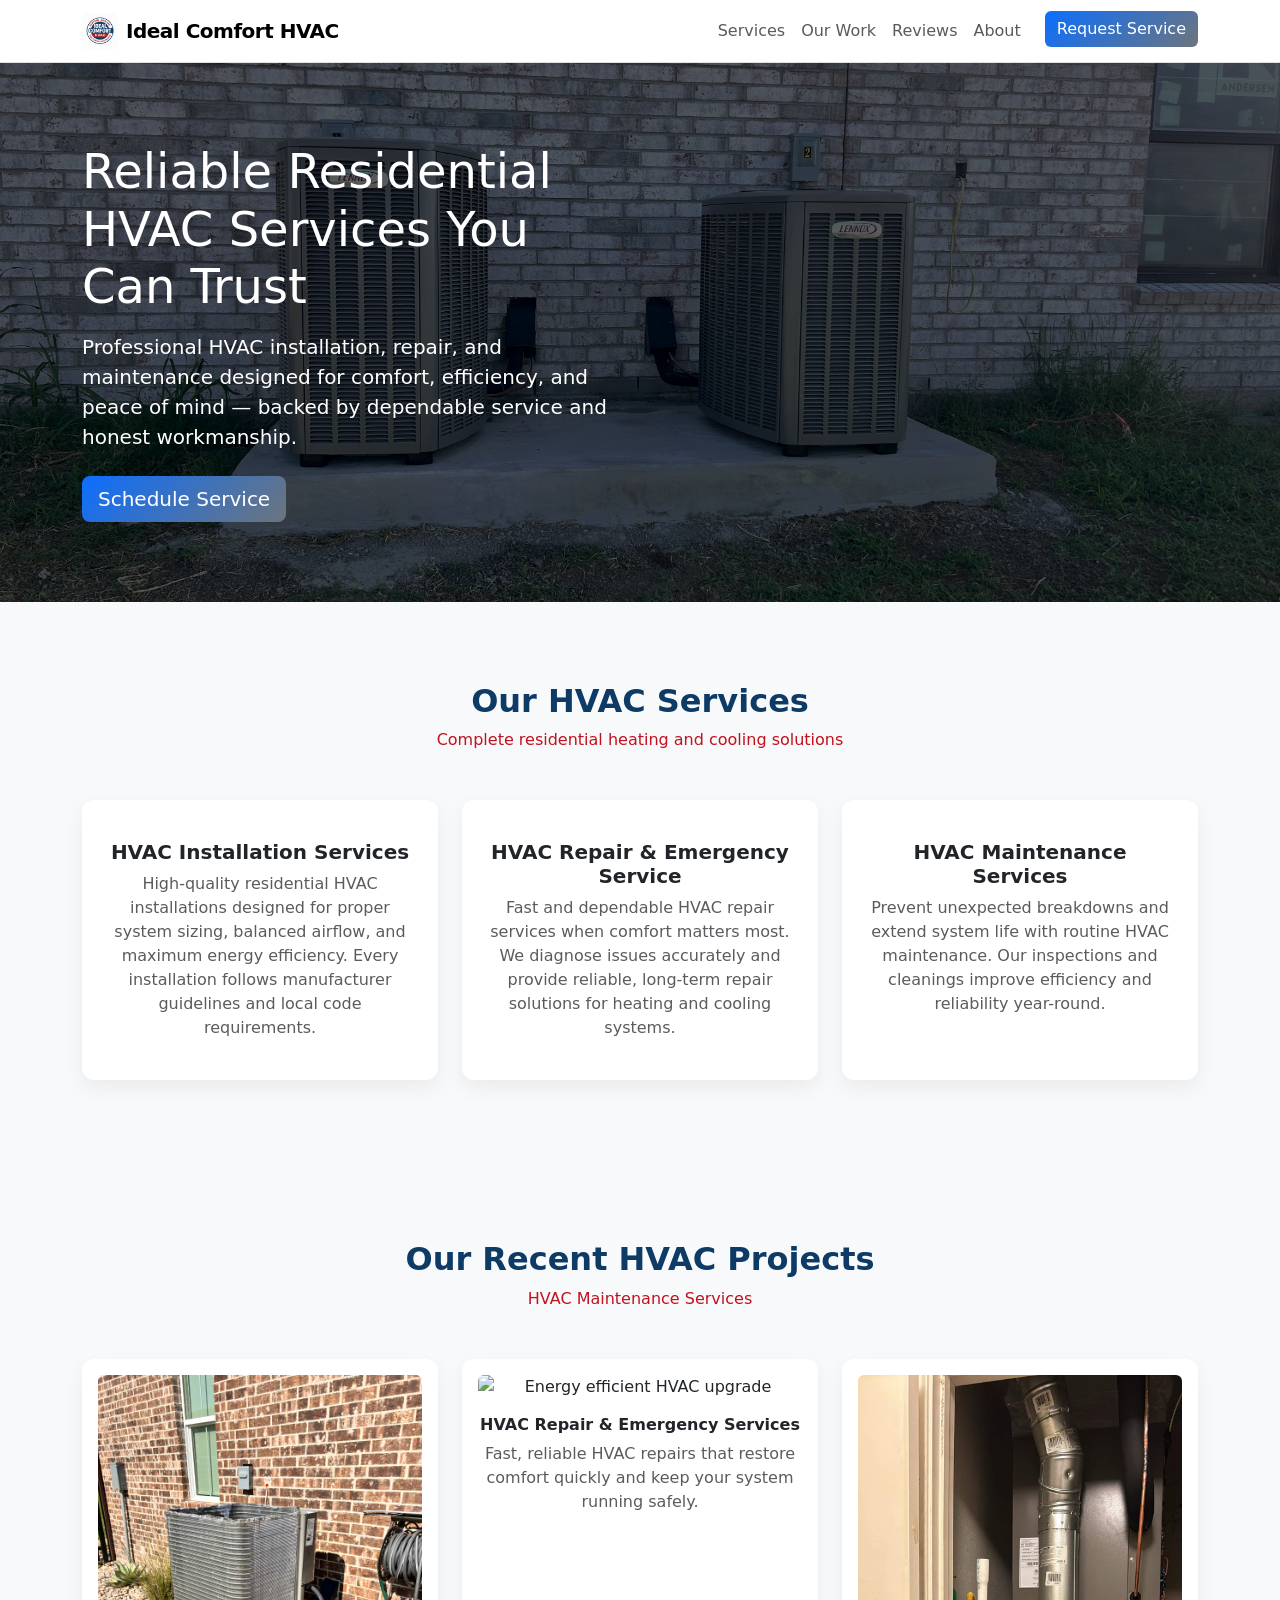
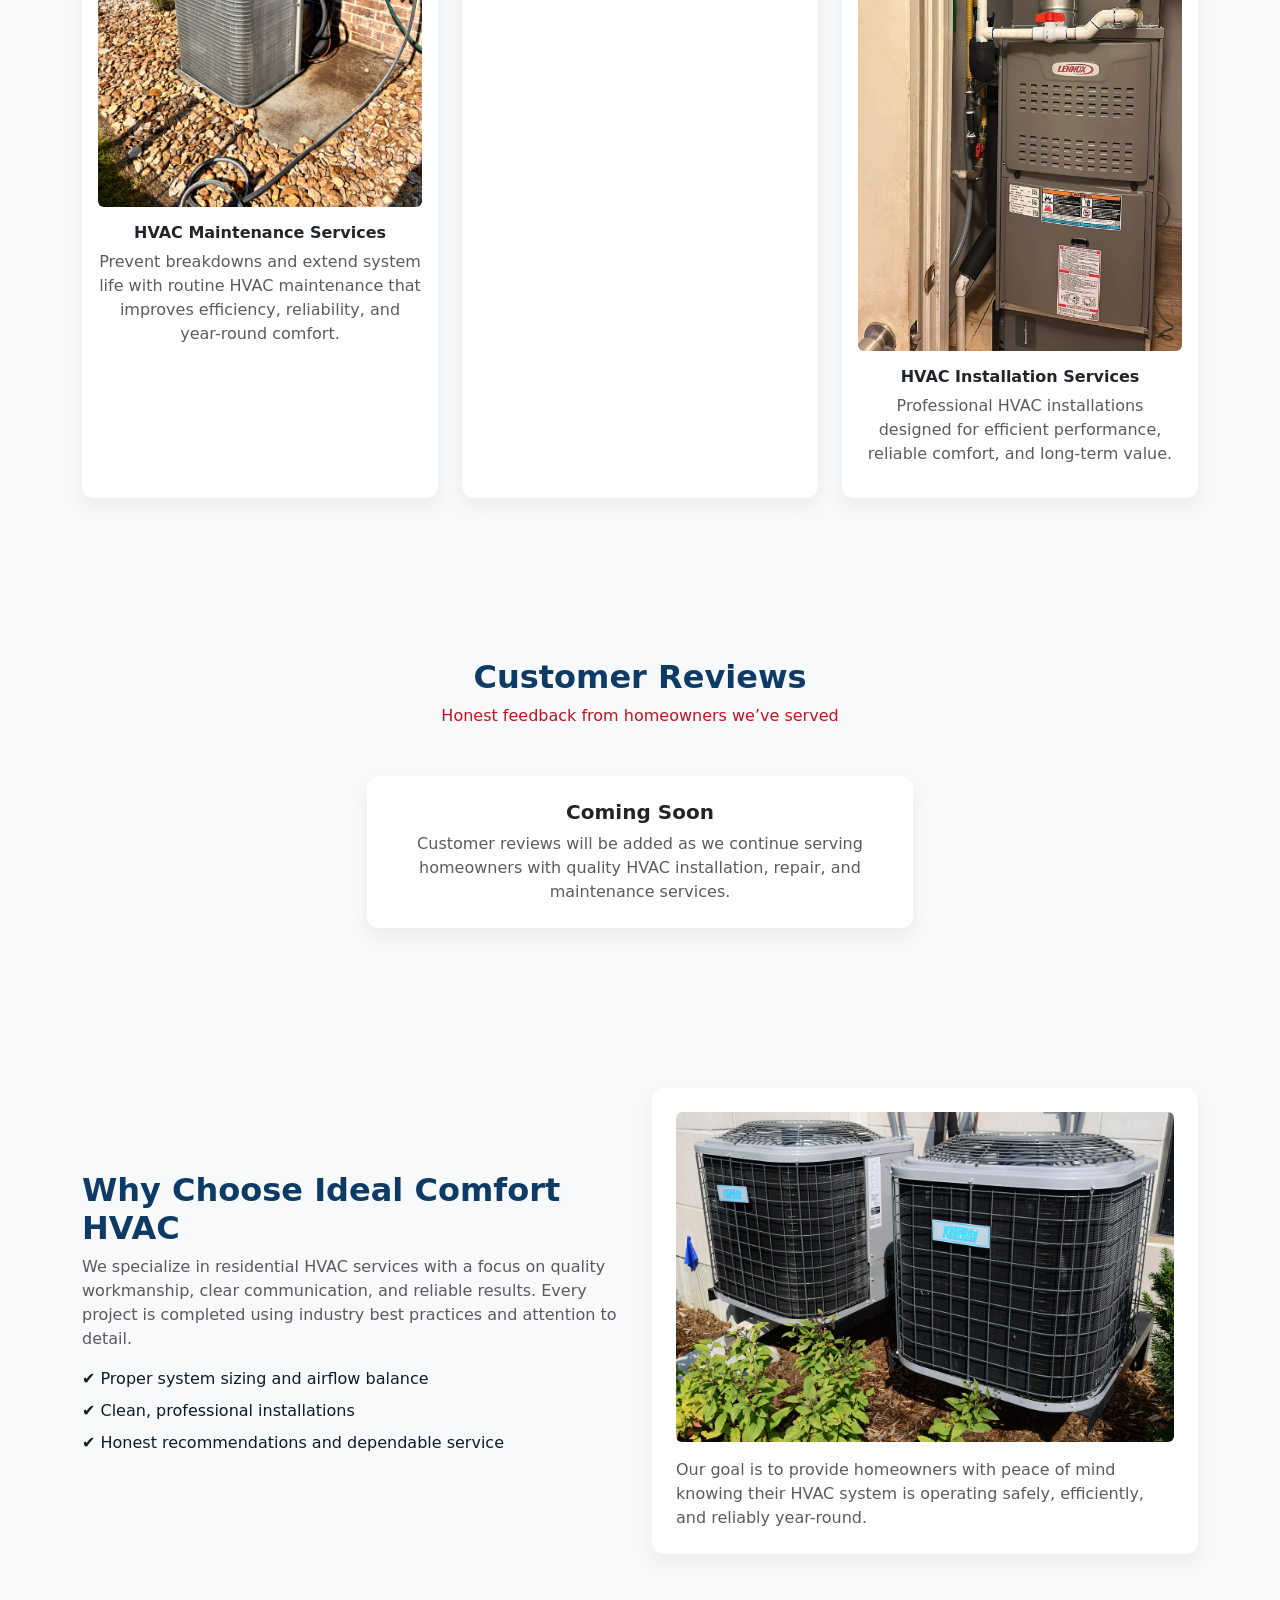
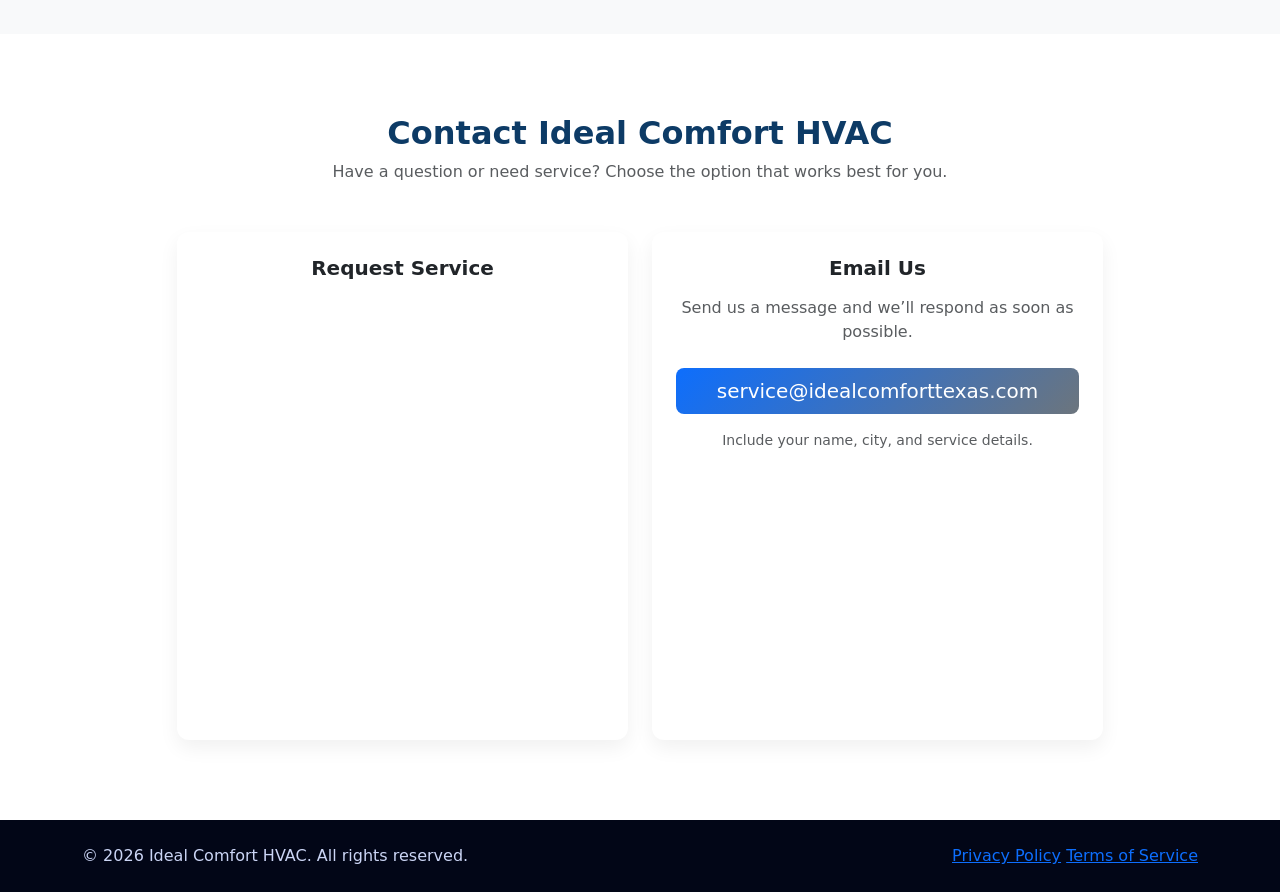
==== index.html @ eac2c696 "adidng chat and removing book" ====
<!DOCTYPE html>
<html lang="en">
    <head>
        <meta charset="UTF-8"/>
        <meta name="viewport" content="width=device-width, initial-scale=1.0"/>
        <title>Ideal Comfort HVAC</title>

        <!-- Bootstrap CSS -->
        <link href="https://cdn.jsdelivr.net/npm/bootstrap@5.3.3/dist/css/bootstrap.min.css" rel="stylesheet">

        <style>:root
        {
            --brand-blue: #0d3b66;
            --brand-red: #c1121f;
            --brand-gray: #6c757d;
            --brand-primary: #0d6efd;
            --brand-secondary: #6c757d;
            --brand-dark: #0b1c2d;
            --brand-light: #f8f9fa;
            --radius-lg: 0.75rem;
            --radius-md: 0.5rem;
            --shadow-soft: 0 8px 20px rgba(0, 0, 0, 0.06);
        }
        body {
            font-family: 'Inter', system-ui, sans-serif;
            background-color: var(--brand-light);
            color: var(--brand-dark);
        }
.btn-brand {
  background: linear-gradient(
    135deg,
    var(--brand-primary),
    var(--brand-secondary)
  );
  border: none;
  color: #fff;
}
        .btn-brand:hover {
            opacity: 0.9;
            color: #fff;
            transform: translateY(-2px);
            box-shadow: 0 8px 18px rgba(13, 110, 253, 0.35);
        }
        .card {
            border: none;
            border-radius: var(--radius-lg);
            box-shadow: var(--shadow-soft);
        }
        .section-padding {
            padding: 5rem 0;
        }
        .navbar-brand {
            font-weight: 700;
            letter-spacing: -0.5px;
        }
        .hero {
            position: relative;
            color: #fff;
            background-image: url('images/IMG_7494.jpg');
            background-size: cover;
            background-position: center;
            background-repeat: no-repeat;
            background-color: rgba(0, 0, 0, 0.4); /* dark overlay */
            background-blend-mode: darken; /* blends image + color */
        } /* Dark overlay */
        .hero::before {
            content: "";
            position: absolute;
            inset: 0;
            background: rgba(0, 0, 0, 0.45);
            top: 0;
            left: 0;
            width: 100%;
            height: 100%;
            background-color: rgba(0, 0, 0, 0.4); /* adjust 0.4 for darkness */
            z-index: 1; /* sits above image */
        } /* Make text appear above overlay */
        .hero .container {
            position: relative;
            z-index: 1;
        }
        footer {
            background-color: #020617;
            color: #cbd5f5;
        } /* Premium card hover effect */
        .card {
            transition: transform 0.25s ease, box-shadow 0.25s ease;
        }
        .card:hover {
            transform: translateY(-6px);
            box-shadow: 0 14px 30px rgba(0, 0, 0, 0.12);
        }
        @media(max-width: 767px) {
            #hcp-lead-iframe {
                display: none;
            }
        } /* Mobile form fallback */
        .mobile-form-message {
            display: none;
        }
        @media(max-width: 767px) {
            #hcp-lead-iframe {
                display: none;
            }
            .mobile-form-message {
                display: block;
            }
        }
    </style>
</head>
<body>

    <!-- NAVBAR -->
    <nav class="navbar navbar-expand-lg navbar-light bg-white sticky-top border-bottom">
        <div class="container">
            <a class="navbar-brand d-flex align-items-center" href="#">
                <img src="ideal.png" alt="Ideal Comfort HVAC Logo" height="36" class="me-2">
                Ideal Comfort HVAC
            </a>
            <button class="navbar-toggler" type="button" data-bs-toggle="collapse" data-bs-target="#mainNav">
                <span class="navbar-toggler-icon"></span>
            </button>
            <div class="collapse navbar-collapse" id="mainNav">
                <ul class="navbar-nav ms-auto">
                    <li class="nav-item">
                        <a class="nav-link" href="#services">Services</a>
                    </li>
                    <li class="nav-item">
                        <a class="nav-link" href="#work">Our Work</a>
                    </li>
                    <li class="nav-item">
                        <a class="nav-link" href="#testimonials">Reviews</a>
                    </li>
                    <li class="nav-item">
                        <a class="nav-link" href="#about">About</a>
                    </li>
                    <li class="nav-item ms-lg-3">
                        <a class="btn btn-brand" href="#contact">Request Service</a>
                    </li>
                </ul>
            </div>
        </div>
    </nav>
    <!-- HERO -->
    <section class="hero section-padding">
        <div class="container">
            <div class="row align-items-center">
                <div class="col-lg-6">
                    <h1 class="display-5 mb-3">
                        Reliable Residential HVAC Services You Can Trust
                    </h1>
                    <p class="lead mb-4" >
                        Professional HVAC installation, repair, and maintenance designed for comfort, efficiency, and peace of mind — backed by dependable service and honest workmanship.
                    </p>
                    <a href="#contact" class="btn btn-brand btn-lg" >
                        Schedule Service
                    </a>
                </div>
            </div>
        </div>
    </section>
    <!-- SERVICES -->
    <section id="services" class="section-padding bg-light">
        <div class="container">
            <div class="text-center mb-5">
                <h2 class="fw-bold" style="color: var(--brand-blue);">Our HVAC Services</h2>
                <p style="color:var(--brand-red);">
                    Complete residential heating and cooling solutions
                </p>
            </div>
            <div class="row g-4">
                <div class="col-md-4">
                    <div class="card p-4 h-100 text-center">
                        <div class="mb-3">
                            <i class="bi bi-tools fs-1 text-primary"></i>
                        </div>
                        <h3 class="h5 fw-semibold" >HVAC Installation Services</h3>
                        <p class="text-muted">
                            High-quality residential HVAC installations designed for proper system sizing, balanced airflow, and maximum energy efficiency. Every installation follows manufacturer guidelines and local code requirements.
                        </p>
                    </div>
                </div>
                <div class="col-md-4">
                    <div class="card p-4 h-100 text-center">
                        <div class="mb-3">
                            <i class="bi bi-wrench-adjustable fs-1 text-primary"></i>
                        </div>
                        <h3 class="h5 fw-semibold">HVAC Repair & Emergency Service</h3>
                        <p class="text-muted">
                            Fast and dependable HVAC repair services when comfort matters most. We diagnose issues accurately and provide reliable, long-term repair solutions for heating and cooling systems.
                        </p>
                    </div>
                </div>
                <div class="col-md-4">
                    <div class="card p-4 h-100 text-center">
                        <div class="mb-3">
                            <i class="bi bi-gear-wide-connected fs-1 text-primary"></i>
                        </div>
                        <h3 class="h5 fw-semibold">HVAC Maintenance Services</h3>
                        <p class="text-muted">
                            Prevent unexpected breakdowns and extend system life with routine HVAC maintenance. Our inspections and cleanings improve efficiency and reliability year-round.
                        </p>
                    </div>
                </div>
            </div>
        </div>
    </section>
    <!-- WORK -->
    <section id="work" class="section-padding">
        <div class="container">
            <div class="text-center mb-5">
                <h2 class="fw-bold" style="color: var(--brand-blue);">Our Recent HVAC Projects</h2>
                <p style="color: var(--brand-red);">
                    HVAC Maintenance Services
                </p>
            </div>
            <div class="row g-4">
                <div class="col-md-4">
                    <div class="card p-3 h-100 text-center">
                        <img src="images/air1.jpg" class="img-fluid rounded mb-3" alt="HVAC system installation">
                        <h3 class="h6 fw-semibold">HVAC Maintenance Services</h3>
                        <p class="text-muted">
                            Prevent breakdowns and extend system life with routine HVAC maintenance that improves efficiency, reliability, and year-round comfort.
                        </p>
                    </div>
                </div>
                <div class="col-md-4">
                    <div class="card p-3 h-100 text-center">
                        <img src="images/air2.jpeg" class="img-fluid rounded mb-3" alt="Energy efficient HVAC upgrade">
                        <h3 class="h6 fw-semibold">HVAC Repair & Emergency Services</h3>
                        <p class="text-muted">
                            Fast, reliable HVAC repairs that restore comfort quickly and keep your system running safely.


                        </p>
                    </div>
                </div>
                <div class="col-md-4">
                    <div class="card p-3 h-100 text-center">
                        <img src="images/air3.jpg" class="img-fluid rounded mb-3" alt="HVAC maintenance service">
                        <h3 class="h6 fw-semibold">HVAC Installation Services</h3>
                        <p class="text-muted">
                            Professional HVAC installations designed for efficient performance, reliable comfort, and long-term value.


                        </p>
                    </div>
                </div>
            </div>
        </div>
    </section>
    <!-- TESTIMONIALS -->
    <section id="testimonials" class="section-padding bg-light">
        <div class="container">
            <div class="text-center mb-5">
                <h2 class="fw-bold" style="color: var(--brand-blue);">Customer Reviews</h2>
                <p style="color: var(--brand-red);">
                    Honest feedback from homeowners we’ve served
                </p>
            </div>
            <div class="row justify-content-center">
                <div class="col-lg-6">
                    <div class="card p-4 text-center">
                        <h3 class="h5 fw-semibold mb-2">Coming Soon</h3>
                        <p class="text-muted mb-0">
                            Customer reviews will be added as we continue serving homeowners with quality HVAC installation, repair, and maintenance services.
                        </p>
                    </div>
                </div>
            </div>
        </div>
    </section>
    <!-- ABOUT -->
    <section id="about" class="section-padding">
        <div class="container">
            <div class="row align-items-center">
                <div class="col-lg-6 mb-4 mb-lg-0">
                    <h2 class="fw-bold" style="color: var(--brand-blue);">Why Choose Ideal Comfort HVAC</h2>
                    <p class="text-muted">
                        We specialize in residential HVAC services with a focus on quality workmanship, clear communication, and reliable results. Every project is completed using industry best practices and attention to detail.
                    </p>
                    <ul class="list-unstyled mt-3">
                        <li class="mb-2">✔ Proper system sizing and airflow balance</li>
                        <li class="mb-2">✔ Clean, professional installations</li>
                        <li class="mb-2">✔ Honest recommendations and dependable service</li>
                    </ul>
                </div>
                <div class="col-lg-6">
                    <div class="card p-4">
                        <p class="mb-0 text-muted">
                            <img class="img-fluid rounded mb-3" src="images/airconditioner.jpg" alt="Residential HVAC installation">
                            Our goal is to provide homeowners with peace of mind knowing their HVAC system is operating safely, efficiently, and reliably year-round.
                        </p>
                    </div>
                </div>
            </div>
        </div>
    </section>
<!-- CONTACT -->
<section id="contact" class="section-padding bg-white">
  <div class="container">

    <!-- Section Header -->
    <div class="text-center mb-5">
      <h2 class="fw-bold" style="color: var(--brand-blue);">Contact Ideal Comfort HVAC</h2>
      <p class="text-muted">
        Have a question or need service? Choose the option that works best for you.
      </p>
    </div>

    <!-- ADD THIS ROW -->
    <div class="row g-4 justify-content-center">

      <!-- Request Service -->
      <div class="col-lg-5">
        <div class="card p-4 h-100">
          <h3 class="h5 fw-semibold mb-3 text-center">Request Service</h3>

          <iframe
            id="hcp-lead-iframe"
            src="https://book.housecallpro.com/lead-form/Ideal-Comfort-LLC/7e81a5d3d58b4665b40ffcb29a821616"
            style="border:none; width:100%; height:420px;"
            loading="lazy">
          </iframe>

          <div class="mobile-form-message text-center mt-4">
            <p class="text-muted mb-3">
              For the best experience using our contact form, please visit on desktop.
            </p>
            <a href="#contact" class="btn btn-brand w-100">
              Book Service Instead
            </a>
          </div>
        </div>
      </div>

      <!-- Email Us -->
      <div class="col-lg-5">
        <div class="card p-4 text-center h-100">
          <h3 class="h5 fw-semibold mb-3">Email Us</h3>
          <p class="text-muted mb-4">
            Send us a message and we’ll respond as soon as possible.
          </p>

          <a
            href="mailto:service@idealcomforthvac.com?subject=HVAC%20Service%20Request"
            class="btn btn-brand btn-lg w-100">
            service@idealcomforttexas.com
          </a>

          <p class="small text-muted mt-3">
            Include your name, city, and service details.
          </p>
        </div>
      </div>

    </div>
  </div>
</section>

    <!-- FOOTER -->
    <footer class="py-4">
        <div class="container d-flex flex-column flex-md-row justify-content-between align-items-center">
            <p class="mb-2 mb-md-0 ">© 2026 Ideal Comfort HVAC. All rights reserved.</p>
            <div>
                <a href="privacy.html">Privacy Policy</a>
                <a href="terms.html">Terms of Service</a>
            </div>
        </div>
    </footer>

    <!-- Housecall Pro Scripts -->
    <script async src="https://online-booking.housecallpro.com/script.js?token=5d7e7587ed624eb1988aa01a2368d86c&orgName=Ideal-Comfort-LLC"></script>
    <script async src="https://online-booking.housecallpro.com/script.js?token=7e81a5d3d58b4665b40ffcb29a821616&orgName=Ideal-Comfort-LLC"></script>

    <!-- Bootstrap JS -->
    <script src="https://cdn.jsdelivr.net/npm/bootstrap@5.3.3/dist/js/bootstrap.bundle.min.js"></script>

    <!-- Chat-->
     <script src="https://widgets.leadconnectorhq.com/loader.js" data-resources-url="https://widgets.leadconnectorhq.com/chat-widget/loader.js" data-widget-id="69e7bb6429e84637d28b8a1e"></script>
</body></html>
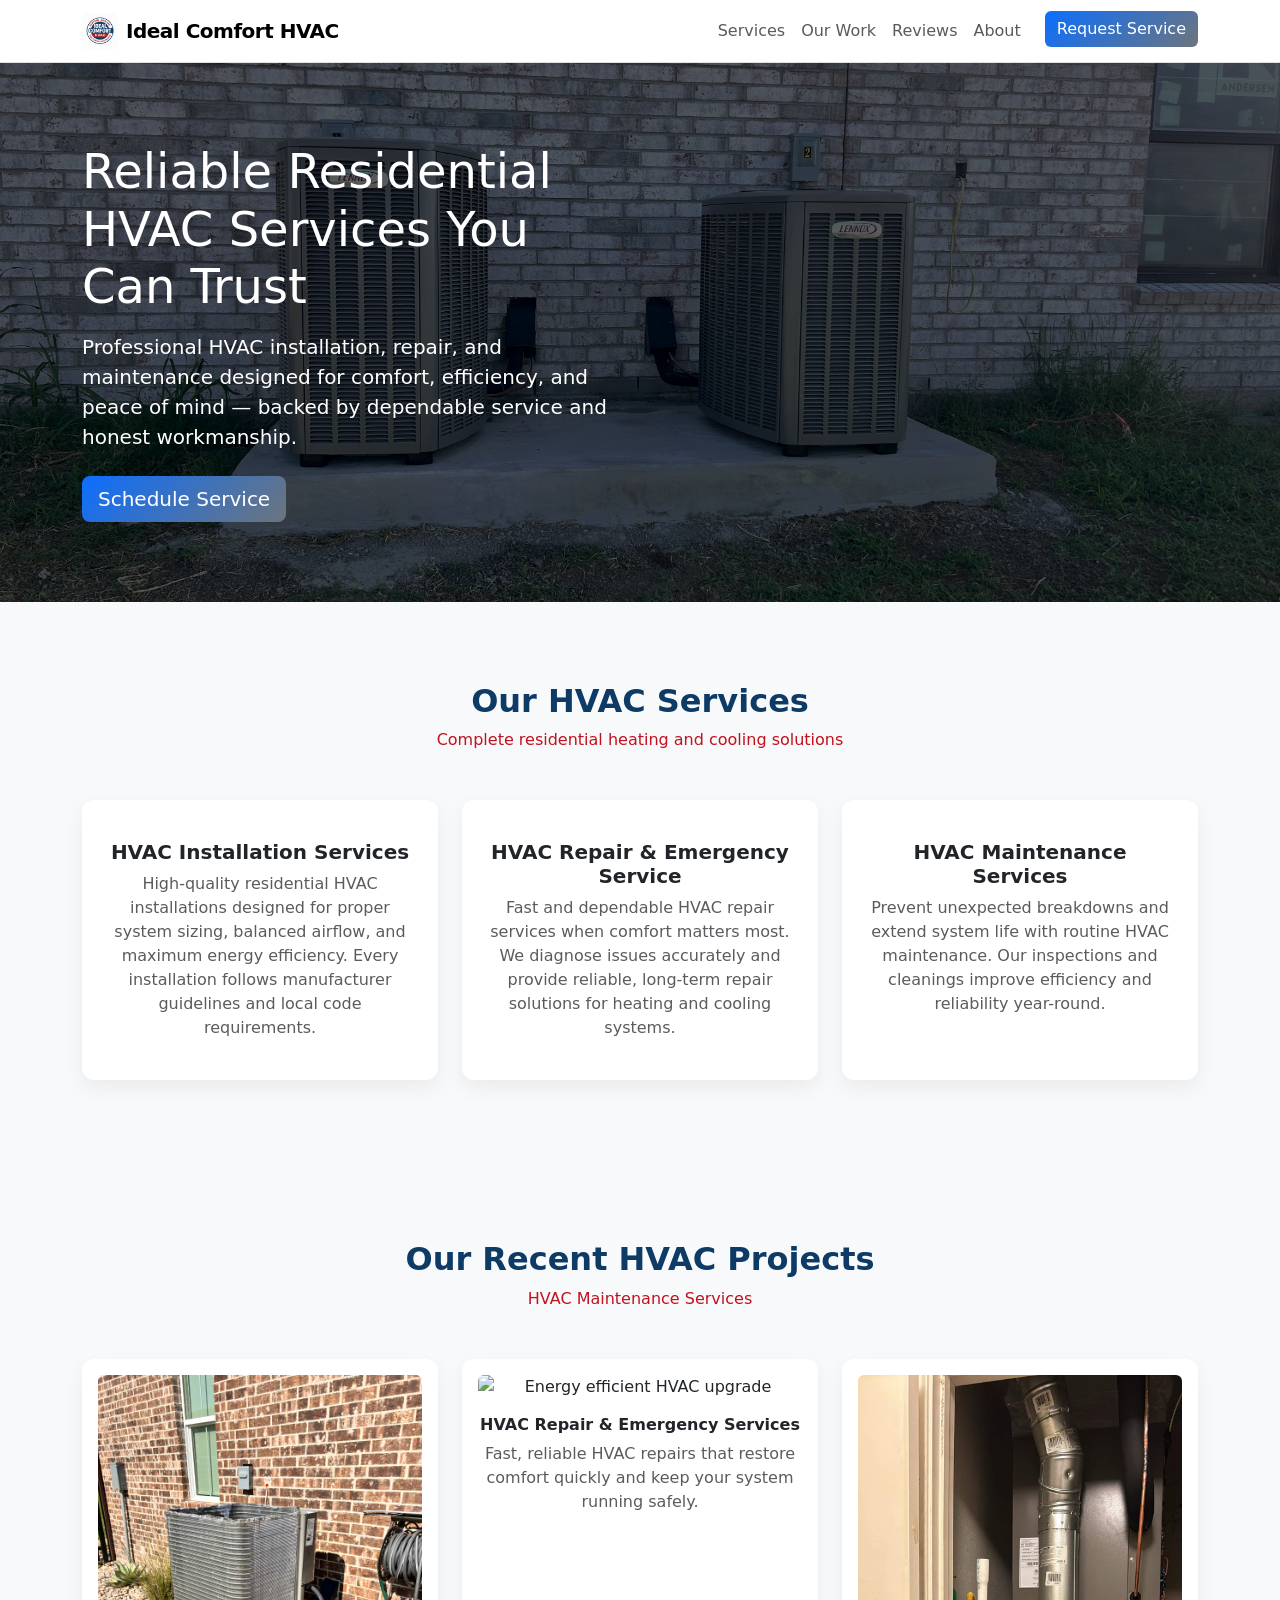
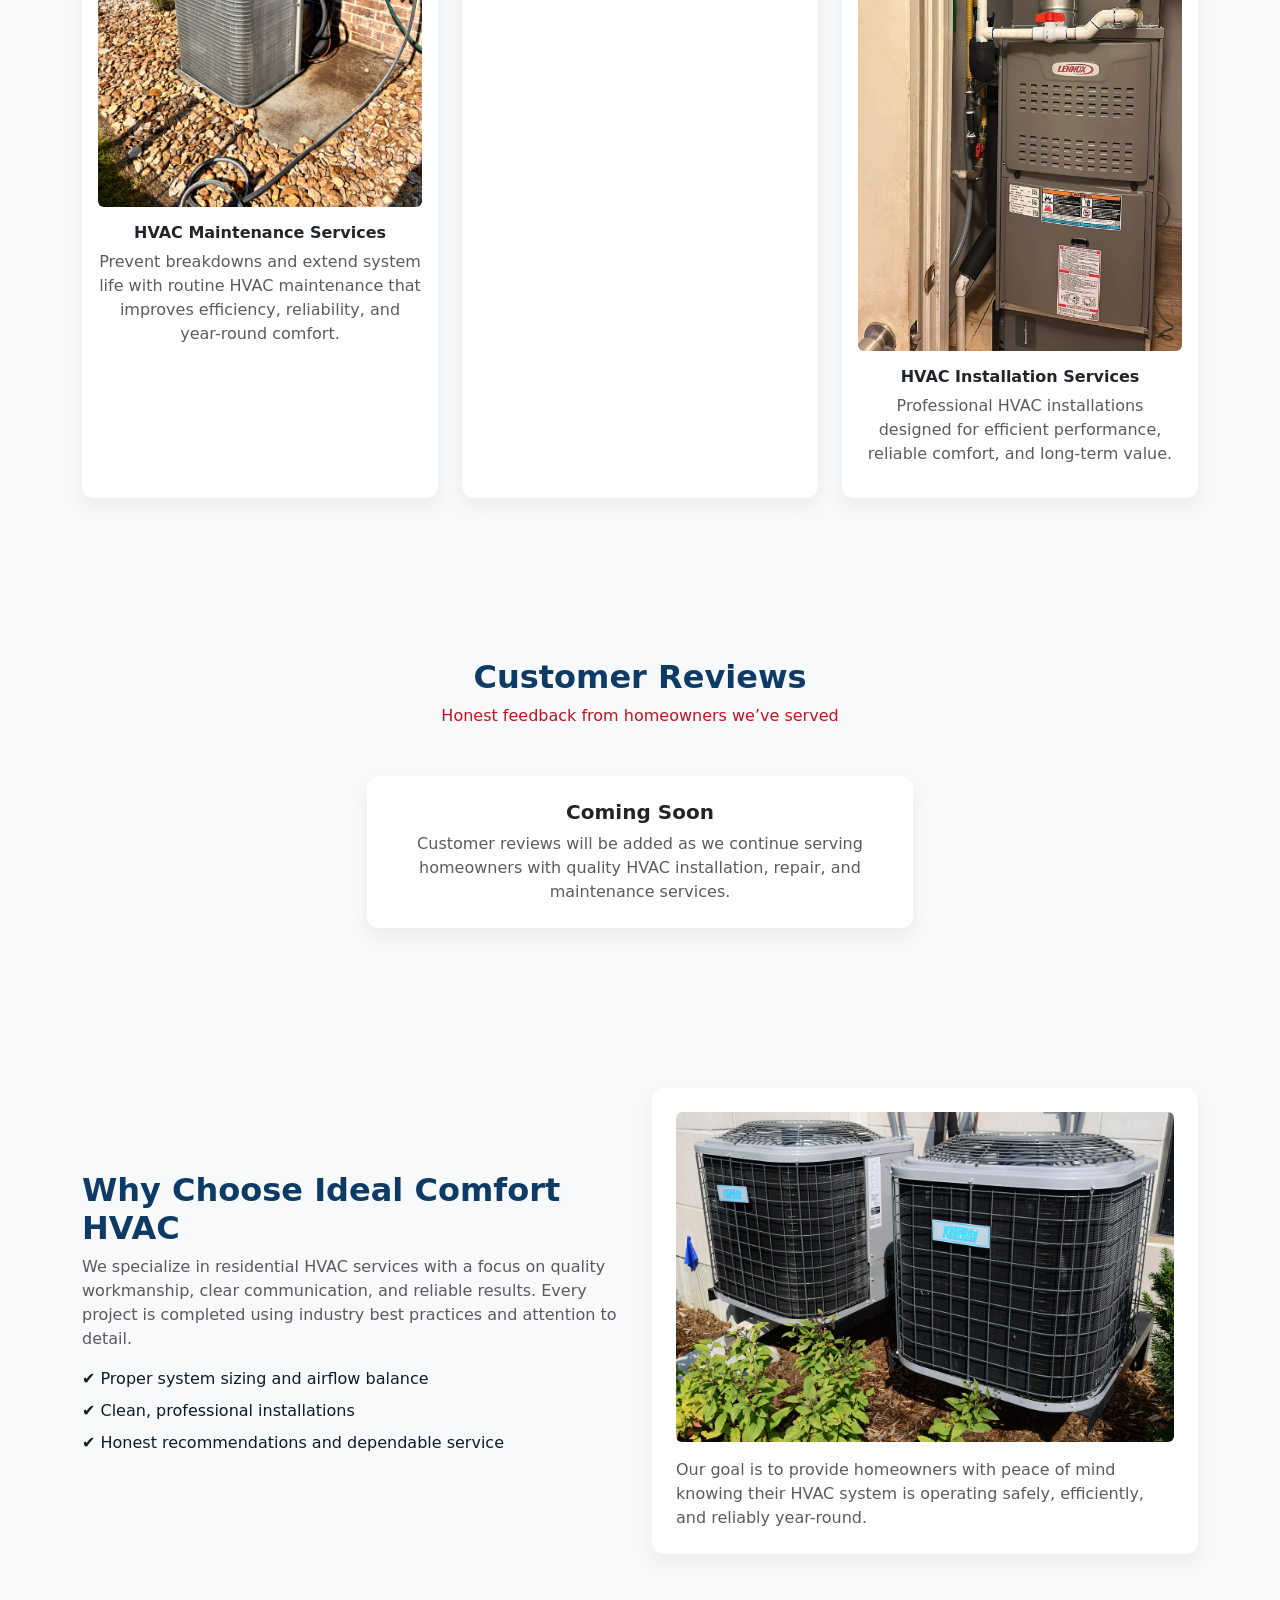
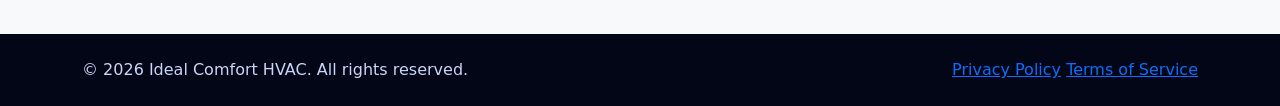
==== commit 84944e5c: "deleted contact info" ====
--- a/index.html
+++ b/index.html
@@ -296,67 +296,7 @@
             </div>
         </div>
     </section>
-<!-- CONTACT -->
-<section id="contact" class="section-padding bg-white">
-  <div class="container">
-
-    <!-- Section Header -->
-    <div class="text-center mb-5">
-      <h2 class="fw-bold" style="color: var(--brand-blue);">Contact Ideal Comfort HVAC</h2>
-      <p class="text-muted">
-        Have a question or need service? Choose the option that works best for you.
-      </p>
-    </div>
-
-    <!-- ADD THIS ROW -->
-    <div class="row g-4 justify-content-center">
-
-      <!-- Request Service -->
-      <div class="col-lg-5">
-        <div class="card p-4 h-100">
-          <h3 class="h5 fw-semibold mb-3 text-center">Request Service</h3>
-
-          <iframe
-            id="hcp-lead-iframe"
-            src="https://book.housecallpro.com/lead-form/Ideal-Comfort-LLC/7e81a5d3d58b4665b40ffcb29a821616"
-            style="border:none; width:100%; height:420px;"
-            loading="lazy">
-          </iframe>
-
-          <div class="mobile-form-message text-center mt-4">
-            <p class="text-muted mb-3">
-              For the best experience using our contact form, please visit on desktop.
-            </p>
-            <a href="#contact" class="btn btn-brand w-100">
-              Book Service Instead
-            </a>
-          </div>
-        </div>
-      </div>
-
-      <!-- Email Us -->
-      <div class="col-lg-5">
-        <div class="card p-4 text-center h-100">
-          <h3 class="h5 fw-semibold mb-3">Email Us</h3>
-          <p class="text-muted mb-4">
-            Send us a message and we’ll respond as soon as possible.
-          </p>
-
-          <a
-            href="mailto:service@idealcomforthvac.com?subject=HVAC%20Service%20Request"
-            class="btn btn-brand btn-lg w-100">
-            service@idealcomforttexas.com
-          </a>
-
-          <p class="small text-muted mt-3">
-            Include your name, city, and service details.
-          </p>
-        </div>
-      </div>
-
-    </div>
-  </div>
-</section>
+
 
     <!-- FOOTER -->
     <footer class="py-4">
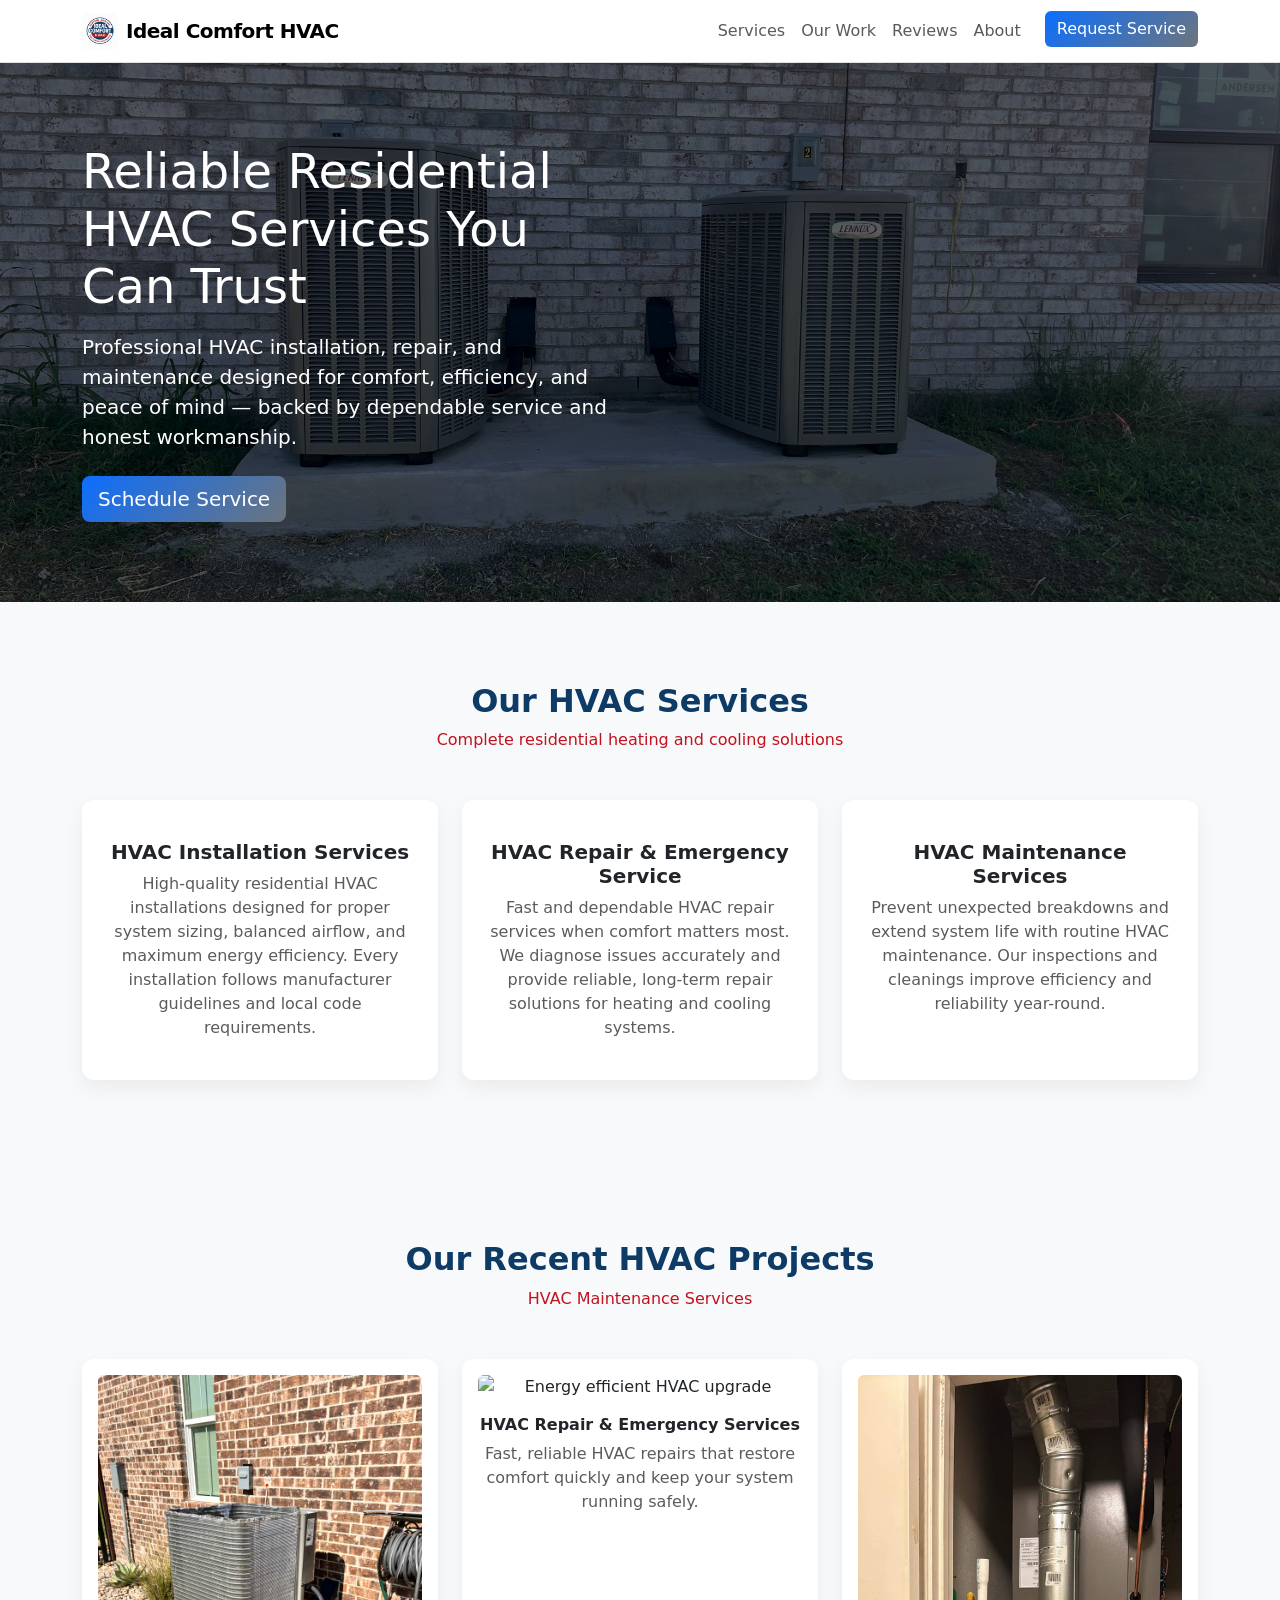
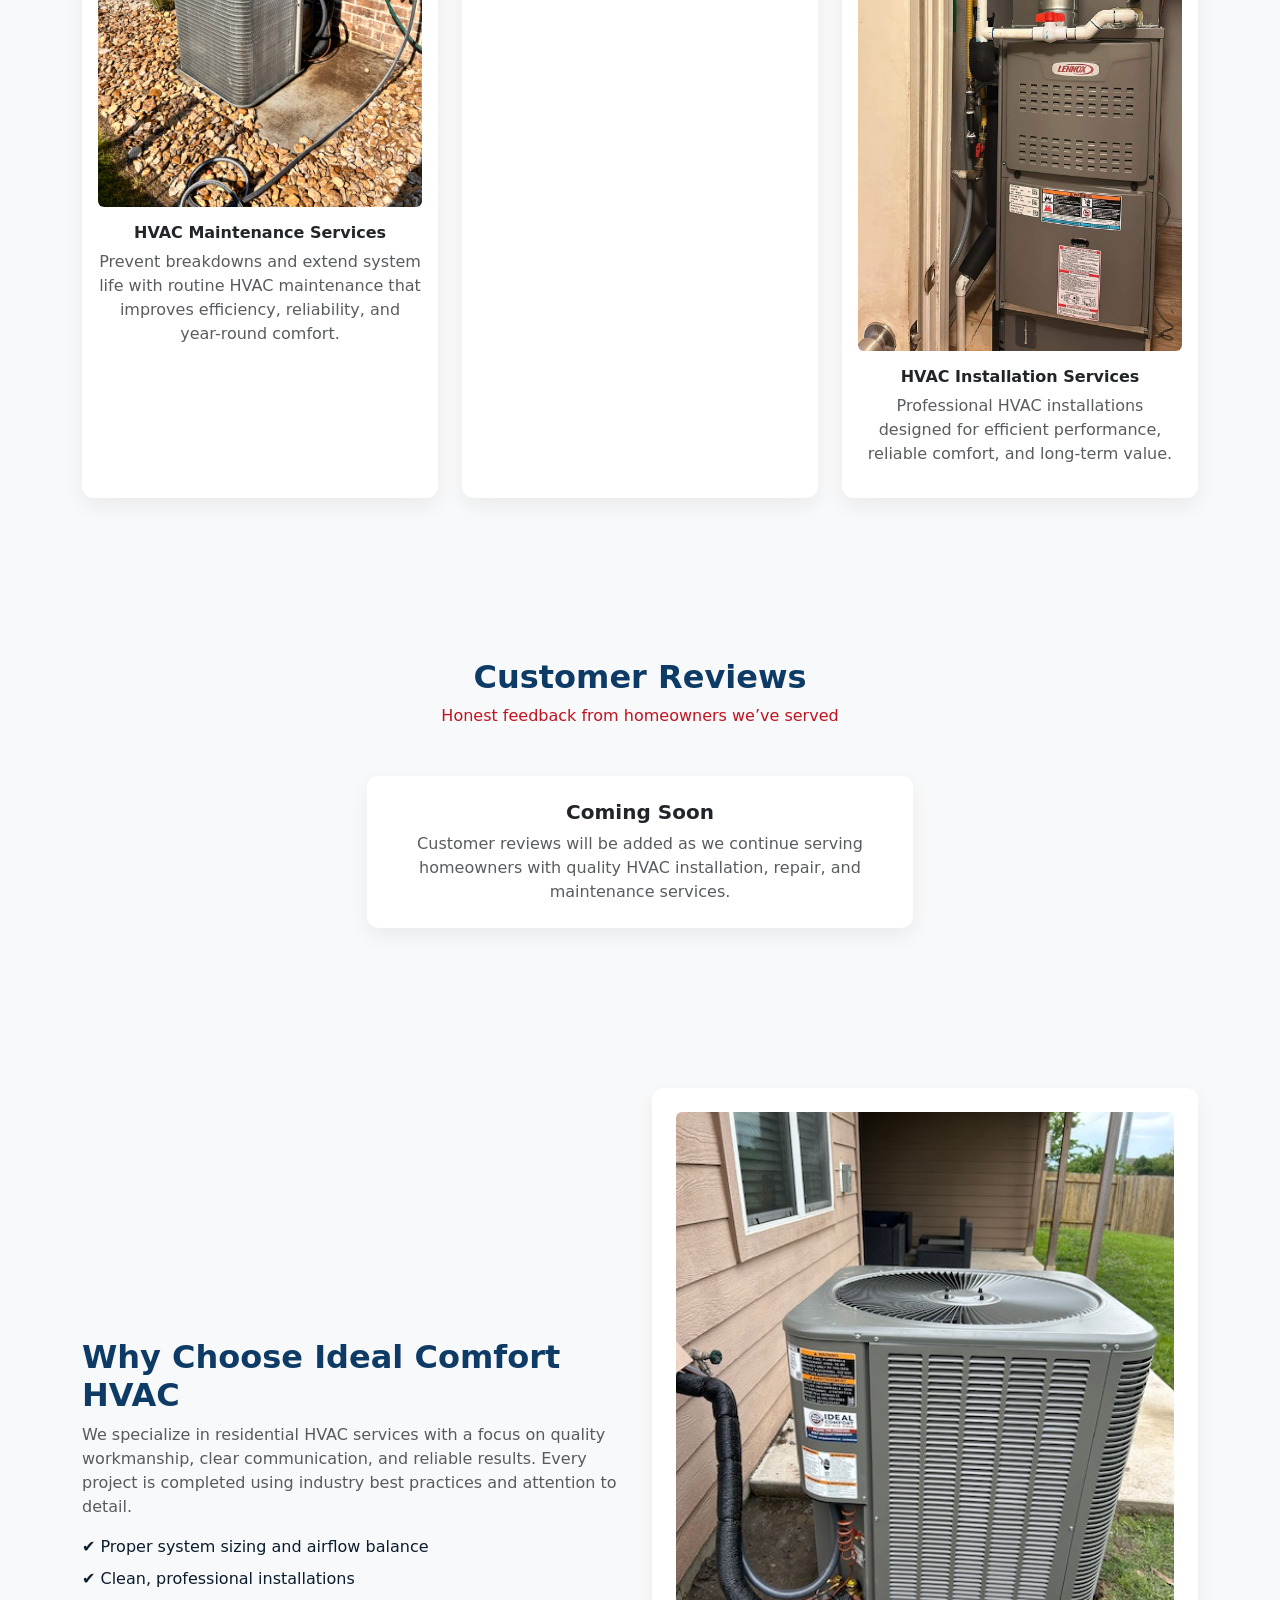
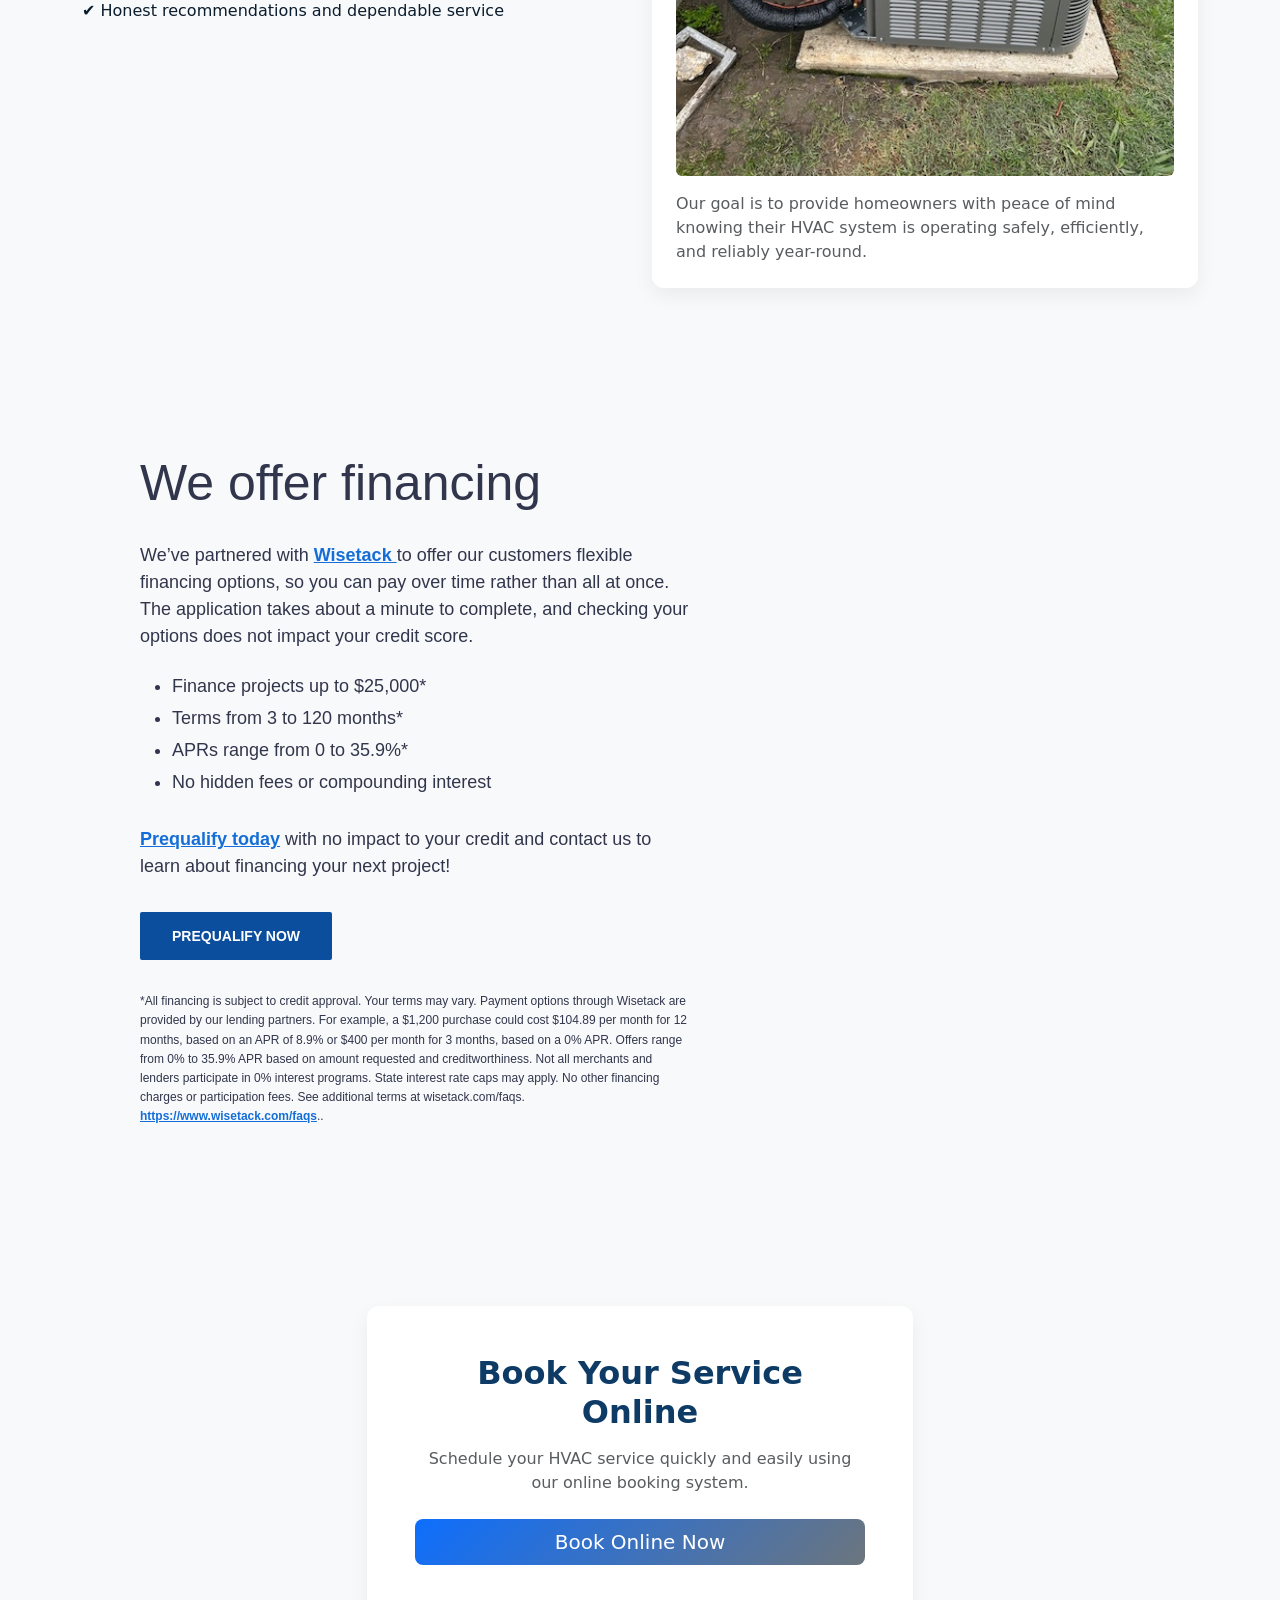
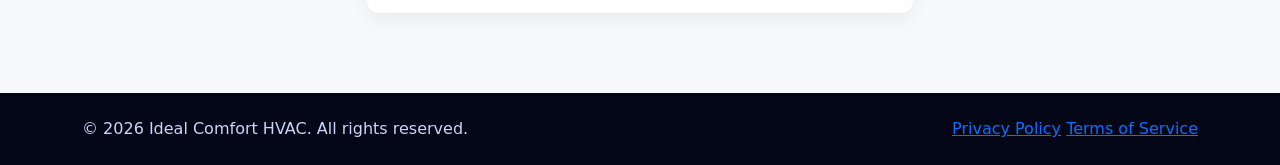
==== commit 3cb21254: "new content, new css" ====
--- a/index.html
+++ b/index.html
@@ -7,6 +7,9 @@
 
         <!-- Bootstrap CSS -->
         <link href="https://cdn.jsdelivr.net/npm/bootstrap@5.3.3/dist/css/bootstrap.min.css" rel="stylesheet">
+
+        <!-- Custom CSS -->
+         <link href="style.css" rel="stylesheet">
 
         <style>:root
         {
@@ -114,7 +117,7 @@
     <nav class="navbar navbar-expand-lg navbar-light bg-white sticky-top border-bottom">
         <div class="container">
             <a class="navbar-brand d-flex align-items-center" href="#">
-                <img src="ideal.png" alt="Ideal Comfort HVAC Logo" height="36" class="me-2">
+                <img src="images/ideal.png" alt="Ideal Comfort HVAC Logo" height="36" class="me-2">
                 Ideal Comfort HVAC
             </a>
             <button class="navbar-toggler" type="button" data-bs-toggle="collapse" data-bs-target="#mainNav">
@@ -287,8 +290,9 @@
                 </div>
                 <div class="col-lg-6">
                     <div class="card p-4">
+                                                    <img class="img-fluid rounded mb-3" src="images/air5.jpeg" alt="Residential HVAC installation">
+
                         <p class="mb-0 text-muted">
-                            <img class="img-fluid rounded mb-3" src="images/airconditioner.jpg" alt="Residential HVAC installation">
                             Our goal is to provide homeowners with peace of mind knowing their HVAC system is operating safely, efficiently, and reliably year-round.
                         </p>
                     </div>
@@ -297,6 +301,72 @@
         </div>
     </section>
 
+    <!-- Finance -->
+        <div class="section-code-example wf-section">
+     <div class="container-code-example">
+       <div class="content-code-example-1">
+         <div class="box-code-example">
+           <div class="margin-bot-24-code-example">
+             <h2 class="title-code-example">We offer financing <br> </h2>
+           </div>
+           <div class="margin-bot-24-code-example">
+             <p class="paragraph-code-example-lg">We’ve partnered with  <a href="https://www.wisetack.com/" target="_blank" class="link-blue">Wisetack </a> to offer our customers flexible financing options, so you can pay over time rather than all at once. The application takes about a minute to complete, and checking your options does not impact your credit score. </p>
+          </div>
+           <div class="margin-bot-32-code-example">
+             <ul role="list" class="list-code-example">
+              <li class="list-item-code-example">Finance projects up to $25,000*</li>
+              <li class="list-item-code-example">Terms from 3 to 120 months*</li>
+              <li class="list-item-code-example">APRs range from 0 to 35.9%*</li>
+              <li class="list-item-code-example">No hidden fees or compounding interest</li>
+            </ul>
+          </div>
+          <div class="margin-bot-32-code-example">
+            <p class="paragraph-code-example-lg">
+              <a href="#" class="link-blue">Prequalify today</a> with no impact to your credit and contact us to learn about financing your next project!
+            </p>
+          </div>
+          <div class="margin-bot-32-code-example">
+            <a href="#" class="btn-code-example w-button">PREQUALIFY NOW </a>
+          </div>
+          <p class="paragraph-code-example">*All financing is subject to credit approval. Your terms may vary. Payment options through Wisetack are provided by our lending partners. For example, a $1,200 purchase could cost $104.89 per month for 12 months, based on an APR of 8.9% or $400 per month for 3 months, based on a 0% APR. Offers range from 0% to 35.9% APR based on amount requested and creditworthiness. Not all merchants and lenders participate in 0% interest programs. State interest rate caps may apply. No other financing charges or participation fees. See additional terms at wisetack.com/faqs.
+  <a href="https://www.wisetack.com/faqs" target="_blank" class="link-blue">https://www.wisetack.com/faqs</a>.</a>.</p>
+        </div><img src="https://assets.website-files.com/5f194315e6b47c1697925302/63ff515202d8072e4de31a7c_offers-mockup%402x%201%20(1)%20(1).png" loading="lazy" width="496" alt="" class="iphone-img-code-example">
+      </div>
+    </div>
+  </div>  
+
+<!-- BOOKING -->
+<section class="section-padding bg-light">
+  <div class="container">
+    
+    <div class="row justify-content-center">
+      <div class="col-lg-6">
+        
+        <div class="card p-5 text-center">
+          <h2 class="fw-bold mb-3" style="color: var(--brand-blue);">
+            Book Your Service Online
+          </h2>
+
+          <p class="text-muted mb-4">
+            Schedule your HVAC service quickly and easily using our online booking system.
+          </p>
+
+          <!-- Styled Button -->
+          <button 
+            data-token="5d7e7587ed624eb1988aa01a2368d86c"
+            data-orgname="Ideal-Comfort"
+            class="btn btn-brand btn-lg w-100"
+            onclick="HCPWidget.openModal()">
+            Book Online Now
+          </button>
+
+        </div>
+
+      </div>
+    </div>
+
+  </div>
+</section>
 
     <!-- FOOTER -->
     <footer class="py-4">
--- a/style.css
+++ b/style.css
@@ -0,0 +1,259 @@
+ .section-code-example {
+  position: relative;
+  display: -webkit-box;
+  display: -webkit-flex;
+  display: -ms-flexbox;
+  display: flex;
+  overflow: hidden;
+  padding: 80px 6vw;
+  -webkit-box-orient: vertical;
+  -webkit-box-direction: normal;
+  -webkit-flex-direction: column;
+  -ms-flex-direction: column;
+  flex-direction: column;
+  -webkit-box-pack: center;
+  -webkit-justify-content: center;
+  -ms-flex-pack: center;
+  justify-content: center;
+  -webkit-box-align: center;
+  -webkit-align-items: center;
+  -ms-flex-align: center;
+  align-items: center;
+  font-family: Montserrat, sans-serif;
+  color: #31364c;
+  font-size: 16px;
+  line-height: 150%;
+  font-weight: 400;
+}
+
+.iphone-img-code-example {
+  width: 40%;
+  max-width: 437px;
+}
+
+.box-code-example {
+  display: -webkit-box;
+  display: -webkit-flex;
+  display: -ms-flexbox;
+  display: flex;
+  max-width: 55%;
+  -webkit-box-orient: vertical;
+  -webkit-box-direction: normal;
+  -webkit-flex-direction: column;
+  -ms-flex-direction: column;
+  flex-direction: column;
+  -webkit-box-align: start;
+  -webkit-align-items: flex-start;
+  -ms-flex-align: start;
+  align-items: flex-start;
+}
+
+.container-code-example {
+  z-index: 1;
+  width: 100%;
+  max-width: 1000px;
+  margin-right: auto;
+  margin-left: auto;
+  -webkit-box-pack: justify;
+  -webkit-justify-content: space-between;
+  -ms-flex-pack: justify;
+  justify-content: space-between;
+  -webkit-box-align: center;
+  -webkit-align-items: center;
+  -ms-flex-align: center;
+  align-items: center;
+}
+
+.margin-bot-24-code-example {
+  margin-bottom: 24px;
+}
+
+.paragraph-code-example {
+  margin-bottom: 20px;
+  font-family: Montserrat, sans-serif;
+  color: #31364c;
+  font-size: 12px;
+  line-height: 1.6;
+  font-weight: 400;
+}
+
+.margin-bot-32-code-example {
+  margin-bottom: 32px;
+}
+
+.btn-code-example {
+  display: -webkit-box;
+  display: -webkit-flex;
+  display: -ms-flexbox;
+  display: flex;
+  padding: 12px 32px;
+  -webkit-box-pack: center;
+  -webkit-justify-content: center;
+  -ms-flex-pack: center;
+  justify-content: center;
+  -webkit-box-align: center;
+  -webkit-align-items: center;
+  -ms-flex-align: center;
+  align-items: center;
+  border-radius: 2px;
+  background-color: #0c4e9e;
+  -webkit-transition: all 250ms cubic-bezier(.25, .46, .45, .94);
+  transition: all 250ms cubic-bezier(.25, .46, .45, .94);
+  color: #fff;
+  font-size: 14px;
+  font-weight: 700;
+  text-decoration: none;
+  text-transform: uppercase;
+}
+
+.btn-code-example:hover {
+  -webkit-transform: translate(0px, -5px);
+  -ms-transform: translate(0px, -5px);
+  transform: translate(0px, -5px);
+}
+
+.content-code-example-1 {
+  display: -webkit-box;
+  display: -webkit-flex;
+  display: -ms-flexbox;
+  display: flex;
+  -webkit-box-orient: horizontal;
+  -webkit-box-direction: normal;
+  -webkit-flex-direction: row;
+  -ms-flex-direction: row;
+  flex-direction: row;
+  -webkit-box-pack: justify;
+  -webkit-justify-content: space-between;
+  -ms-flex-pack: justify;
+  justify-content: space-between;
+  -webkit-box-align: center;
+  -webkit-align-items: center;
+  -ms-flex-align: center;
+  align-items: center;
+  grid-column-gap: 40px;
+  grid-row-gap: 40px;
+}
+
+.link-blue {
+  color: #156ed7;
+  font-weight: 600;
+}
+
+.title-code-example {
+  margin-top: 0px;
+  margin-bottom: 0px;
+  font-size: 50px;
+  line-height: 140%;
+}
+
+.list-code-example {
+  display: -webkit-box;
+  display: -webkit-flex;
+  display: -ms-flexbox;
+  display: flex;
+  margin-bottom: 0px;
+  -webkit-box-orient: vertical;
+  -webkit-box-direction: normal;
+  -webkit-flex-direction: column;
+  -ms-flex-direction: column;
+  flex-direction: column;
+  grid-row-gap: 8px;
+  font-size: 18px;
+}
+
+.paragraph-code-example-lg {
+  margin-bottom: 0px;
+  font-family: Montserrat, sans-serif;
+  color: #31364c;
+  font-size: 18px;
+  line-height: 150%;
+  font-weight: 400;
+}
+
+@media screen and (max-width: 991px) {
+  .iphone-img-code-example {
+    top: auto;
+    bottom: 0px;
+  }
+
+  .title-code-example {
+    font-size: 32px;
+  }
+}
+
+@media screen and (max-width: 767px) {
+  .iphone-img-code-example {
+    width: 60%;
+  }
+
+  .box-code-example {
+    max-width: 100%;
+  }
+
+  .paragraph-code-example {
+    font-size: 16px;
+  }
+
+  .btn-code-example {
+    font-size: 12px;
+  }
+
+  .content-code-example-1 {
+    -webkit-box-orient: vertical;
+    -webkit-box-direction: reverse;
+    -webkit-flex-direction: column-reverse;
+    -ms-flex-direction: column-reverse;
+    flex-direction: column-reverse;
+    grid-row-gap: 20px;
+  }
+
+  .title-code-example {
+    font-size: 26px;
+  }
+
+  .paragraph-code-example-lg {
+    font-size: 16px;
+  }
+}
+
+@media screen and (max-width: 479px) {
+  .section-code-example {
+    padding: 60px 16px;
+  }
+
+  .iphone-img-code-example {
+    position: relative;
+    left: 0px;
+    display: block;
+    width: 100%;
+    margin-right: auto;
+    margin-left: auto;
+  }
+
+  .box-code-example {
+    width: 100%;
+    max-width: none;
+    min-width: 100%;
+  }
+
+  .container-code-example {
+    display: -webkit-box;
+    display: -webkit-flex;
+    display: -ms-flexbox;
+    display: flex;
+    -webkit-box-orient: vertical;
+    -webkit-box-direction: normal;
+    -webkit-flex-direction: column;
+    -ms-flex-direction: column;
+    flex-direction: column;
+  }
+
+  .btn-code-example {
+    width: 100%;
+    min-width: 0px;
+  }
+
+  .title-code-example {
+    font-size: 24px;
+  }
+}
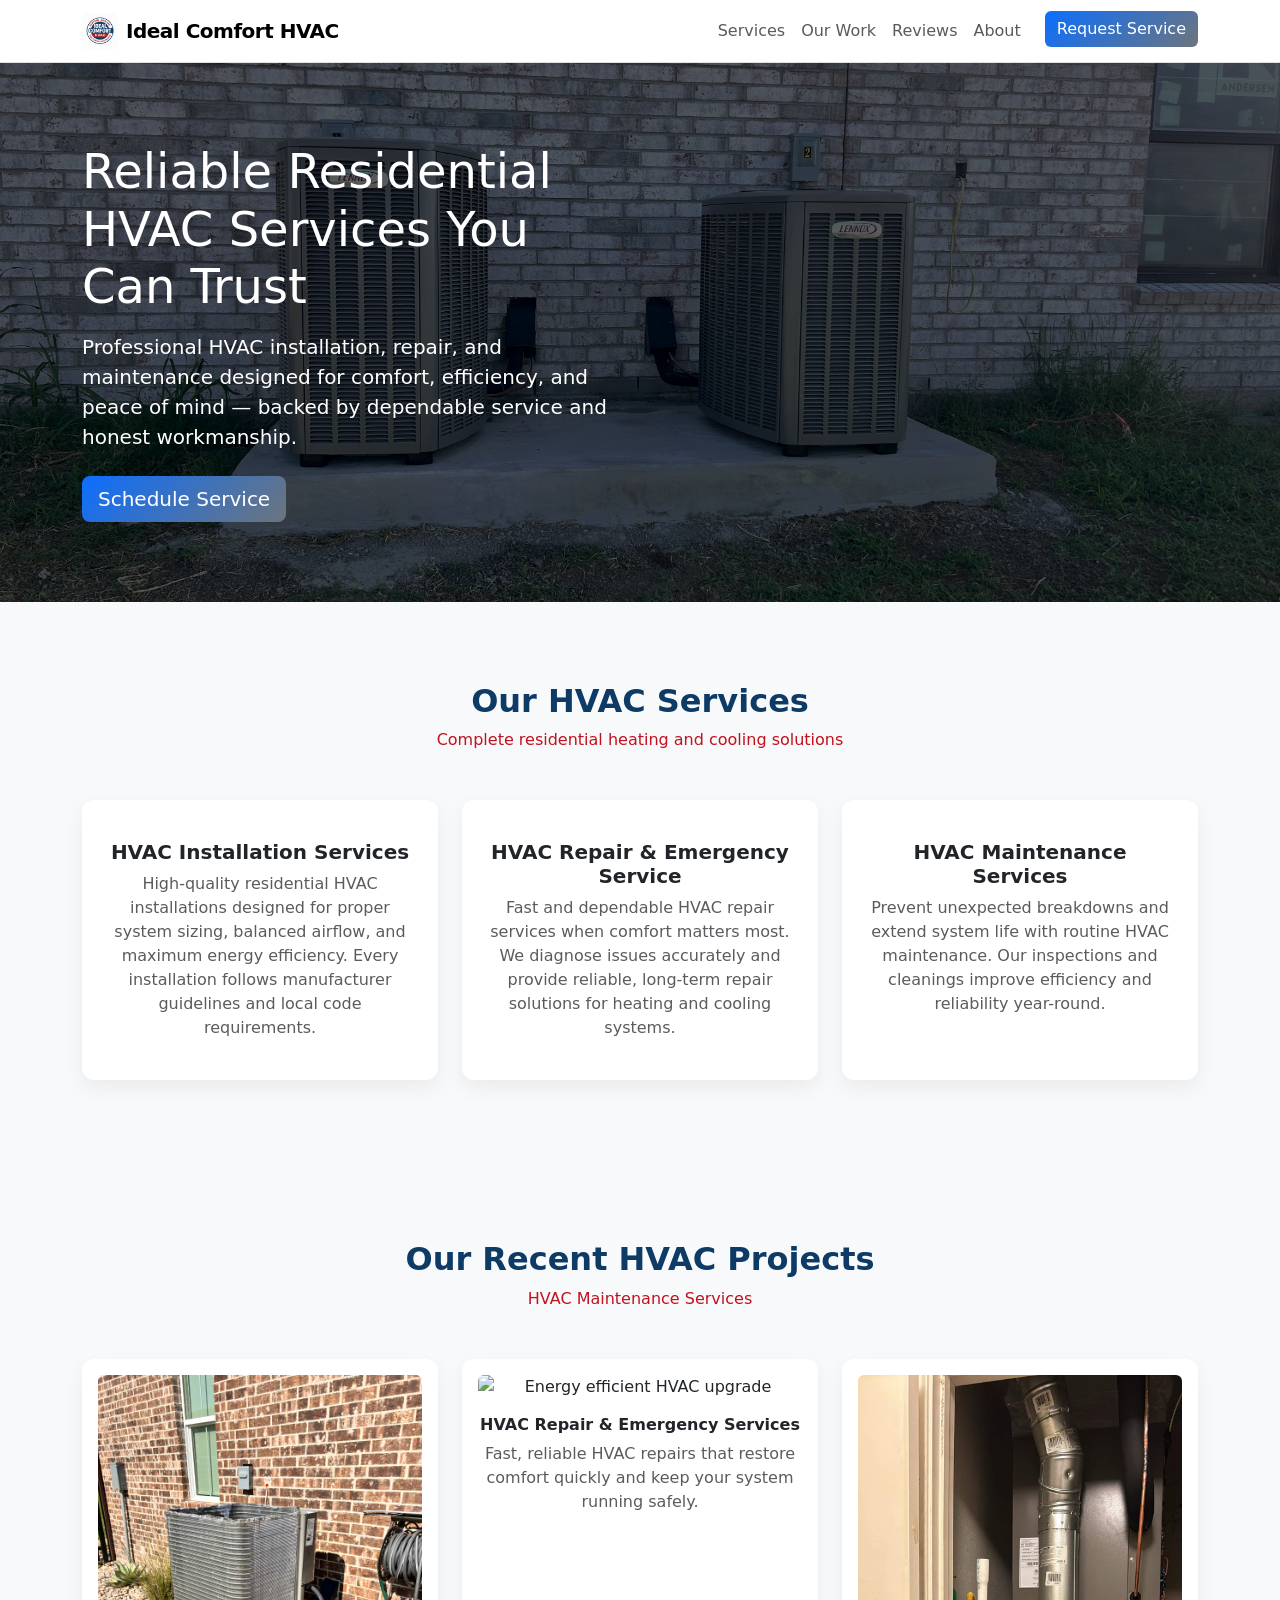
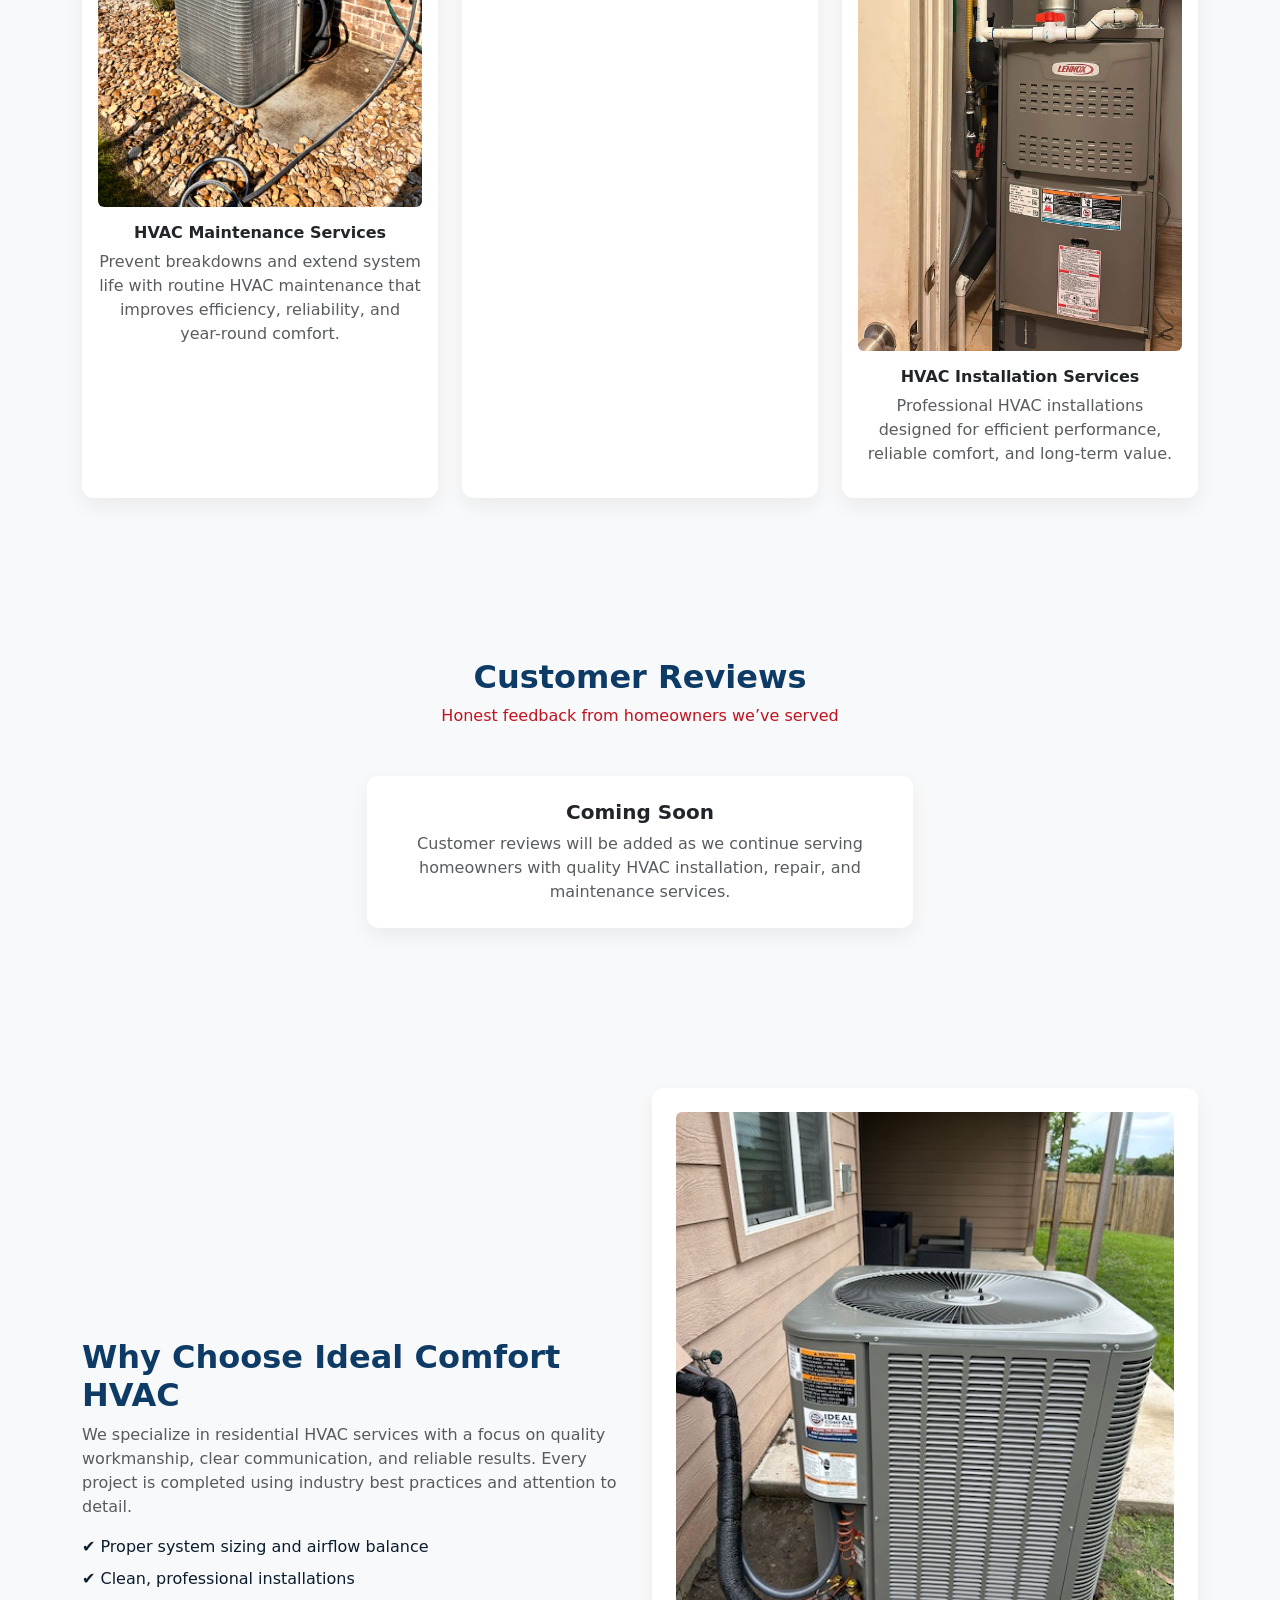
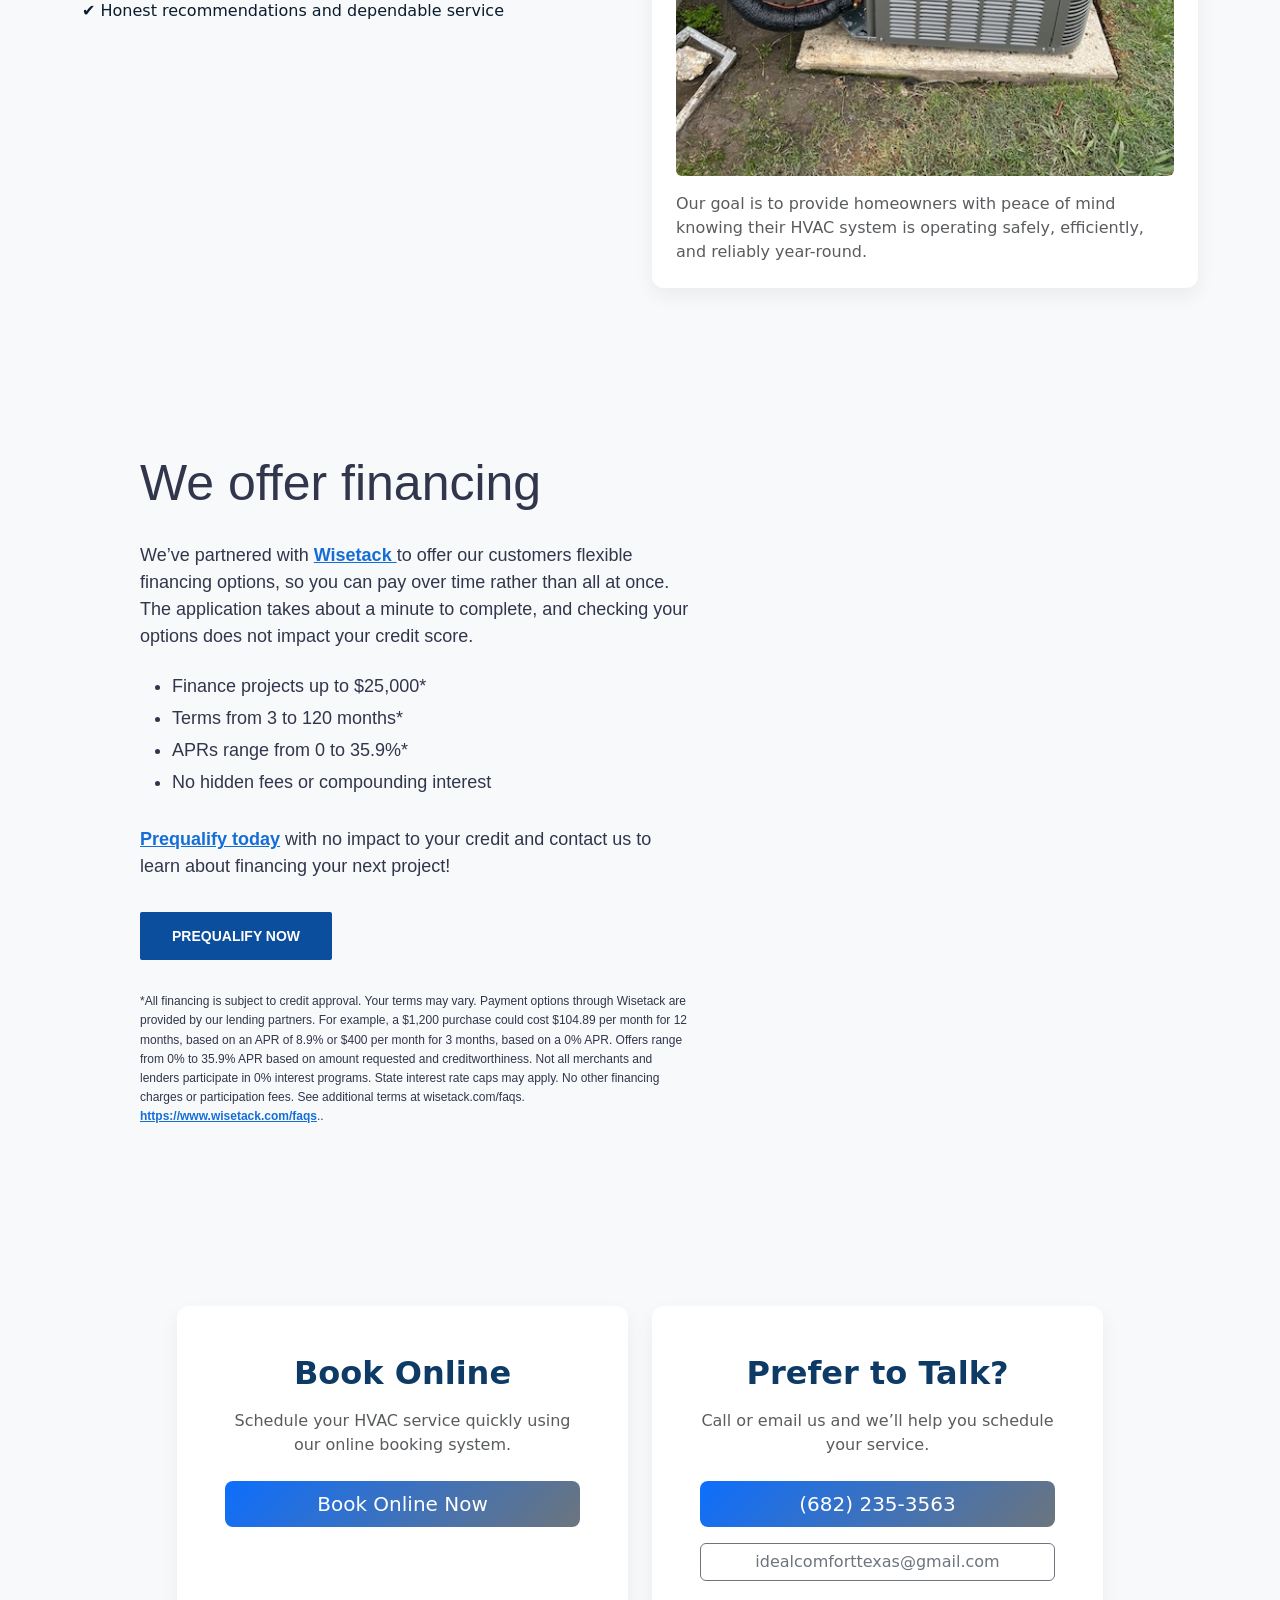
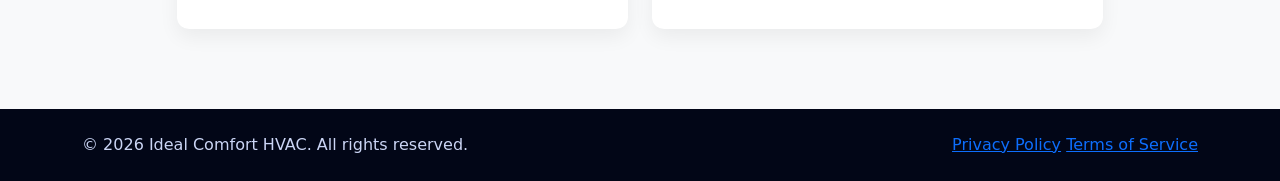
==== commit c33bc8c1: "added contact" ====
--- a/index.html
+++ b/index.html
@@ -335,34 +335,54 @@
     </div>
   </div>  
 
-<!-- BOOKING -->
+<!-- BOOKING + CONTACT -->
 <section class="section-padding bg-light">
   <div class="container">
     
-    <div class="row justify-content-center">
-      <div class="col-lg-6">
-        
-        <div class="card p-5 text-center">
+    <div class="row g-4 justify-content-center">
+
+      <!-- Booking Card -->
+      <div class="col-lg-5">
+        <div class="card p-5 text-center h-100">
           <h2 class="fw-bold mb-3" style="color: var(--brand-blue);">
-            Book Your Service Online
+            Book Online
           </h2>
 
           <p class="text-muted mb-4">
-            Schedule your HVAC service quickly and easily using our online booking system.
+            Schedule your HVAC service quickly using our online booking system.
           </p>
 
-          <!-- Styled Button -->
           <button 
-            data-token="5d7e7587ed624eb1988aa01a2368d86c"
-            data-orgname="Ideal-Comfort"
-            class="btn btn-brand btn-lg w-100"
-            onclick="HCPWidget.openModal()">
+            id="book-now-btn"
+            class="btn btn-brand btn-lg w-100">
             Book Online Now
           </button>
-
-        </div>
-
+        </div>
       </div>
+
+      <!-- Contact Card -->
+      <div class="col-lg-5">
+        <div class="card p-5 text-center h-100">
+          <h2 class="fw-bold mb-3" style="color: var(--brand-blue);">
+            Prefer to Talk?
+          </h2>
+
+          <p class="text-muted mb-4">
+            Call or email us and we’ll help you schedule your service.
+          </p>
+
+          <!-- Phone -->
+          <a href="tel:+16822353563" class="btn btn-brand btn-lg w-100 mb-3">
+            (682) 235-3563
+          </a>
+
+          <!-- Email -->
+          <a href="mailto:idealcomforttexas@gmail.com" class="btn btn-outline-secondary w-100">
+            idealcomforttexas@gmail.com
+          </a>
+        </div>
+      </div>
+
     </div>
 
   </div>
@@ -380,8 +400,8 @@
     </footer>
 
     <!-- Housecall Pro Scripts -->
-    <script async src="https://online-booking.housecallpro.com/script.js?token=5d7e7587ed624eb1988aa01a2368d86c&orgName=Ideal-Comfort-LLC"></script>
-    <script async src="https://online-booking.housecallpro.com/script.js?token=7e81a5d3d58b4665b40ffcb29a821616&orgName=Ideal-Comfort-LLC"></script>
+    <!-- <script async src="https://online-booking.housecallpro.com/script.js?token=5d7e7587ed624eb1988aa01a2368d86c&orgName=Ideal-Comfort-LLC"></script>
+    <script async src="https://online-booking.housecallpro.com/script.js?token=7e81a5d3d58b4665b40ffcb29a821616&orgName=Ideal-Comfort-LLC"></script> -->
 
     <!-- Bootstrap JS -->
     <script src="https://cdn.jsdelivr.net/npm/bootstrap@5.3.3/dist/js/bootstrap.bundle.min.js"></script>
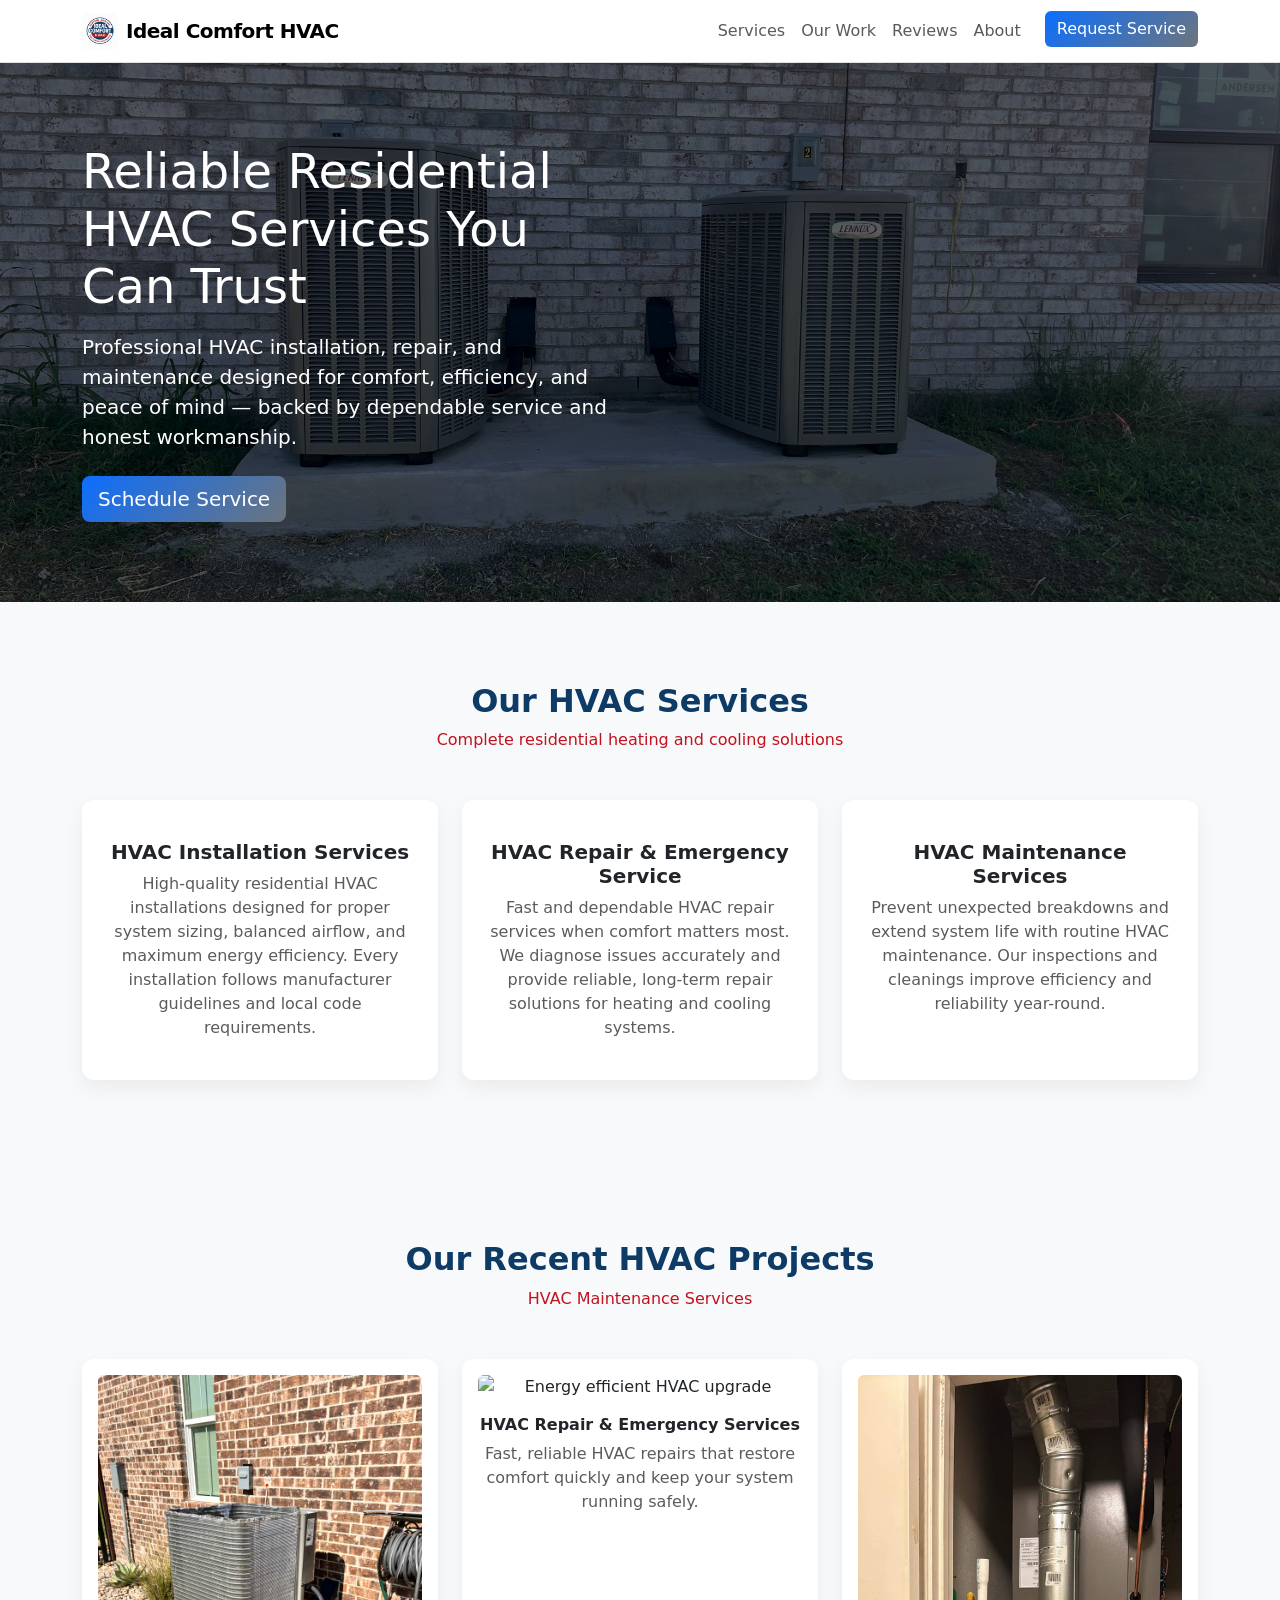
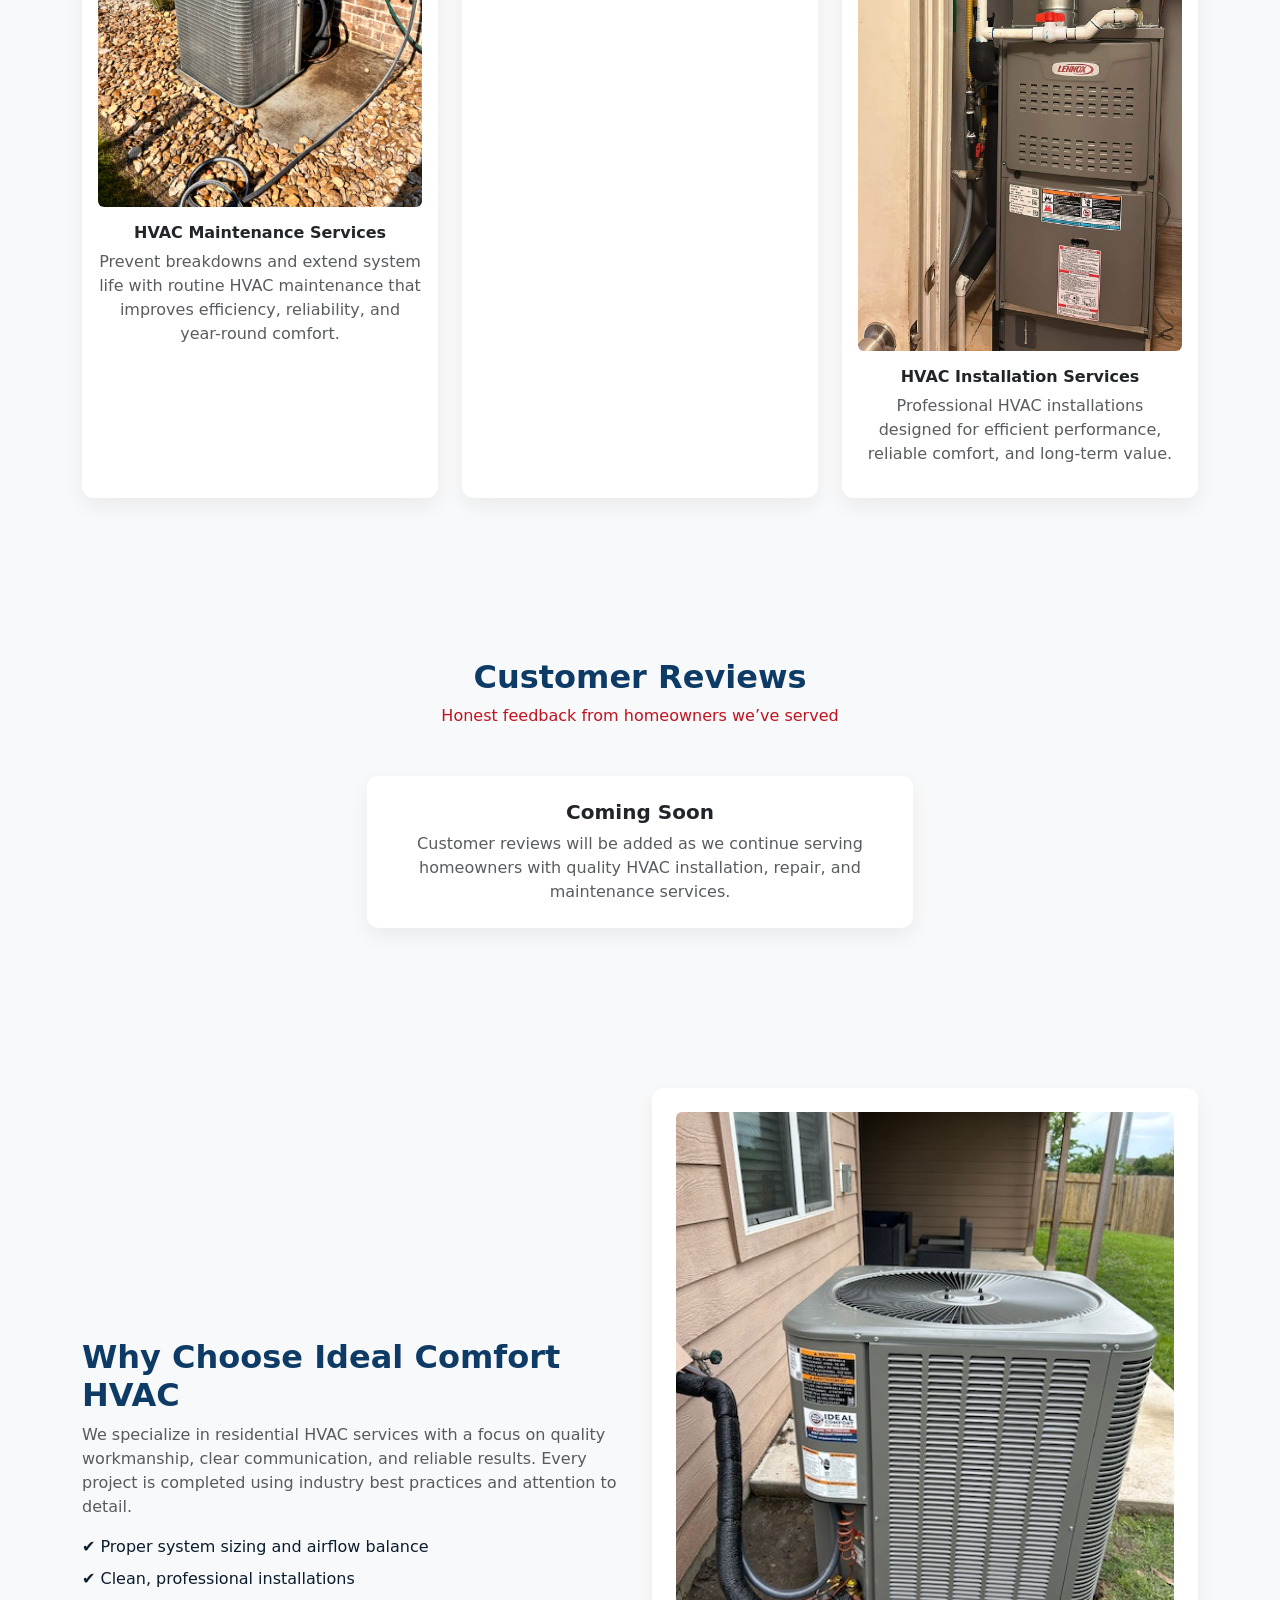
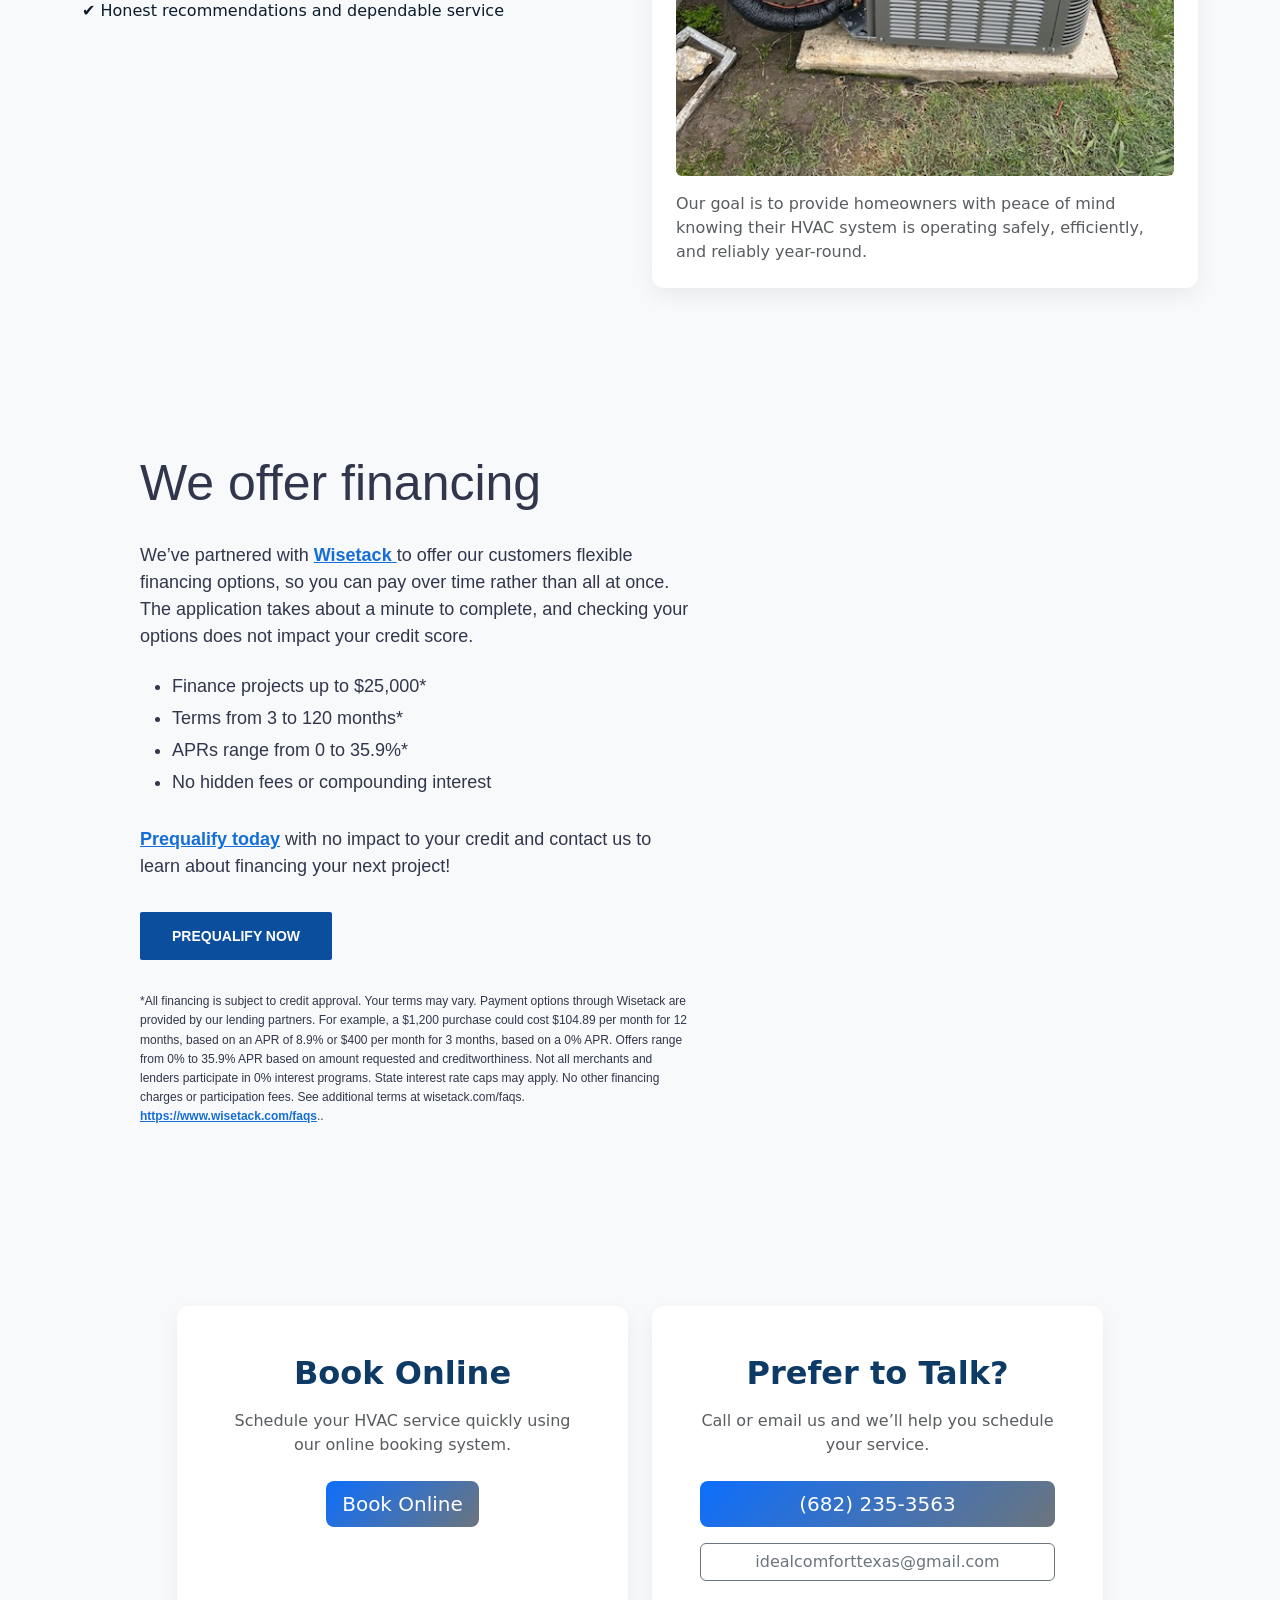
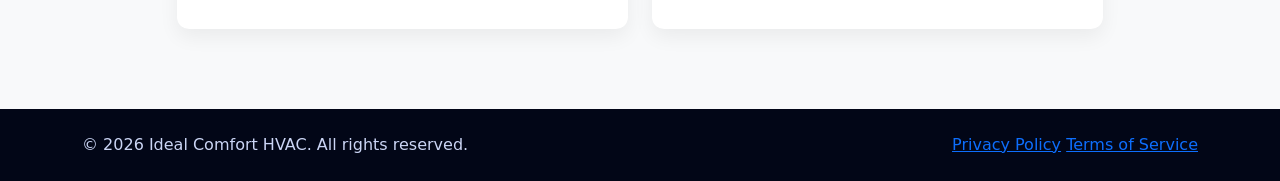
==== commit 59be3324: "fixing booking button" ====
--- a/index.html
+++ b/index.html
@@ -351,12 +351,16 @@
           <p class="text-muted mb-4">
             Schedule your HVAC service quickly using our online booking system.
           </p>
-
-          <button 
-            id="book-now-btn"
-            class="btn btn-brand btn-lg w-100">
-            Book Online Now
-          </button>
+          <!-- Booking Button -->
+<div class="d-flex justify-content-center">
+  <button 
+    data-token="5d7e7587ed624eb1988aa01a2368d86c" 
+    data-orgname="Ideal-Comfort-LLC"
+    class="btn btn-brand btn-lg"
+    onclick="if(window.HCPWidget){HCPWidget.openModal();}">
+    Book Online
+  </button>
+</div>
         </div>
       </div>
 
@@ -402,6 +406,7 @@
     <!-- Housecall Pro Scripts -->
     <!-- <script async src="https://online-booking.housecallpro.com/script.js?token=5d7e7587ed624eb1988aa01a2368d86c&orgName=Ideal-Comfort-LLC"></script>
     <script async src="https://online-booking.housecallpro.com/script.js?token=7e81a5d3d58b4665b40ffcb29a821616&orgName=Ideal-Comfort-LLC"></script> -->
+    <script src="https://online-booking.housecallpro.com/script.js?token=5d7e7587ed624eb1988aa01a2368d86c&orgName=Ideal-Comfort-LLC"></script>
 
     <!-- Bootstrap JS -->
     <script src="https://cdn.jsdelivr.net/npm/bootstrap@5.3.3/dist/js/bootstrap.bundle.min.js"></script>
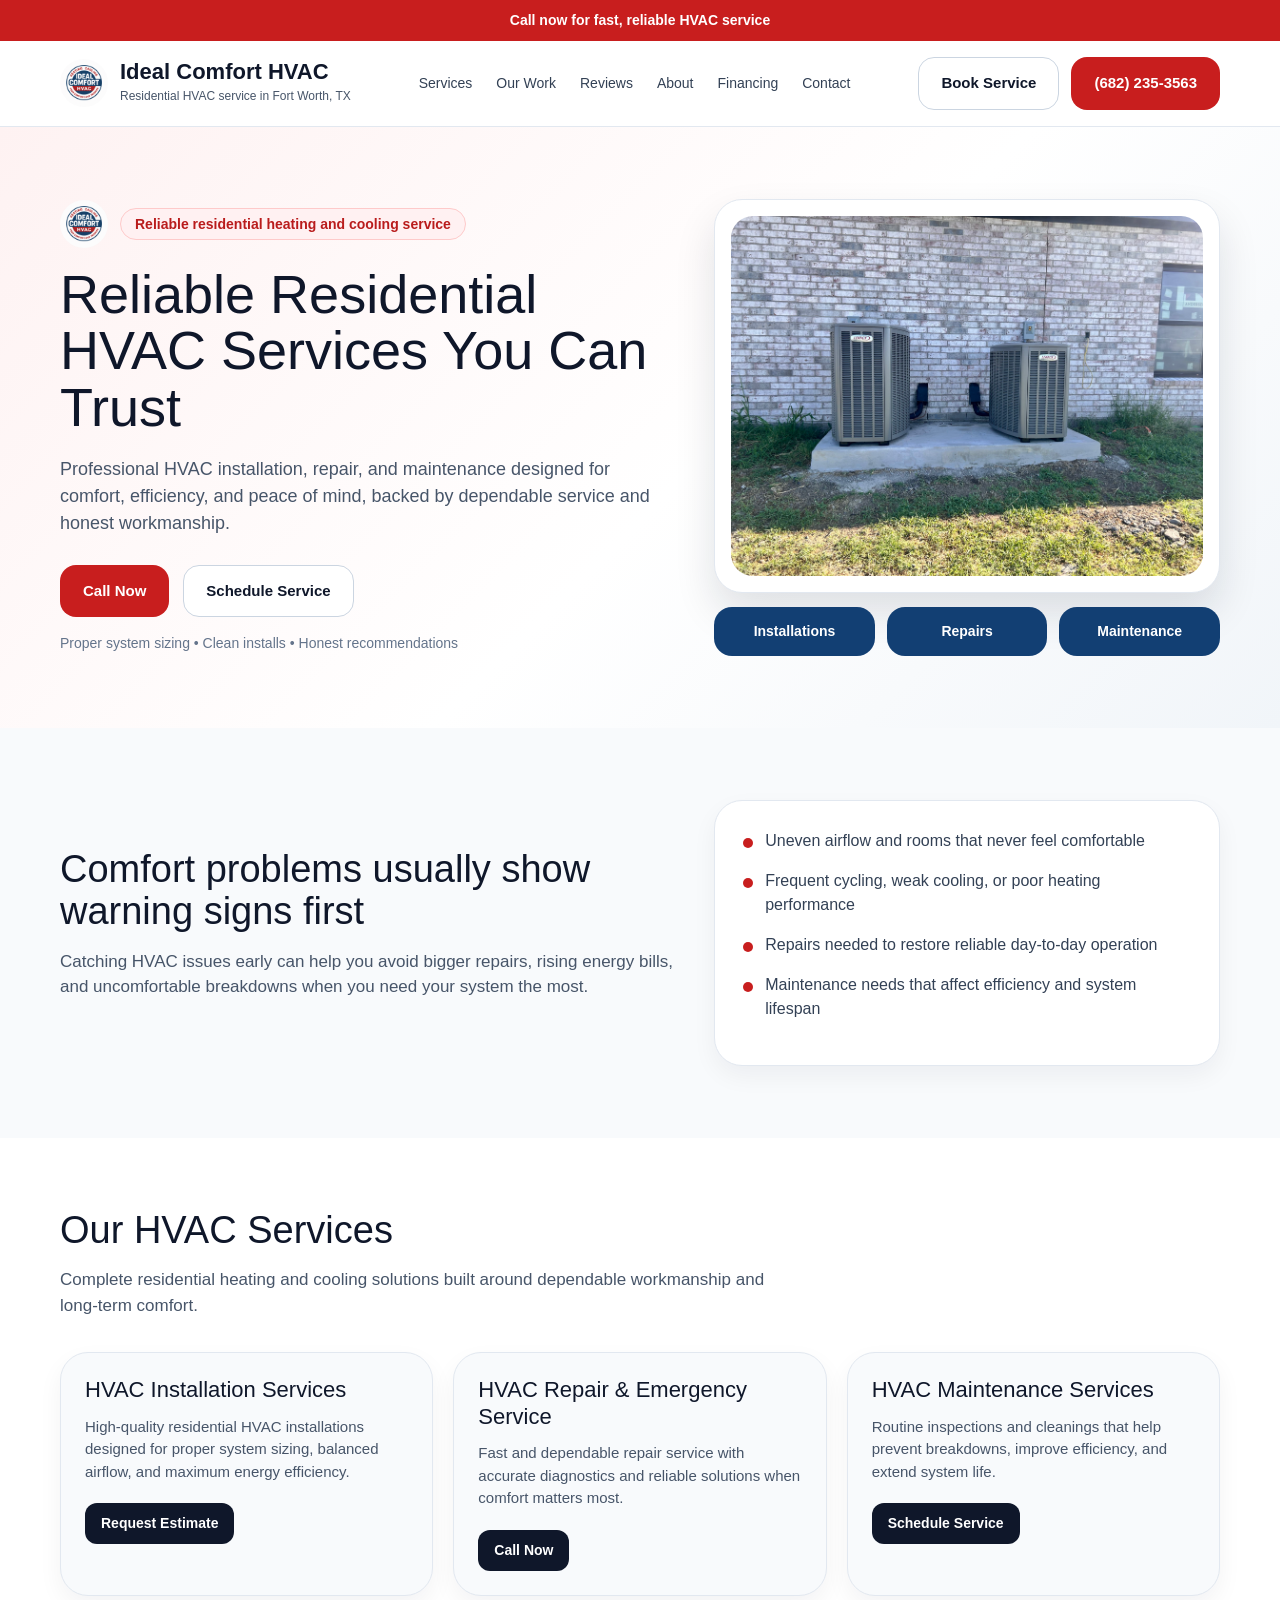
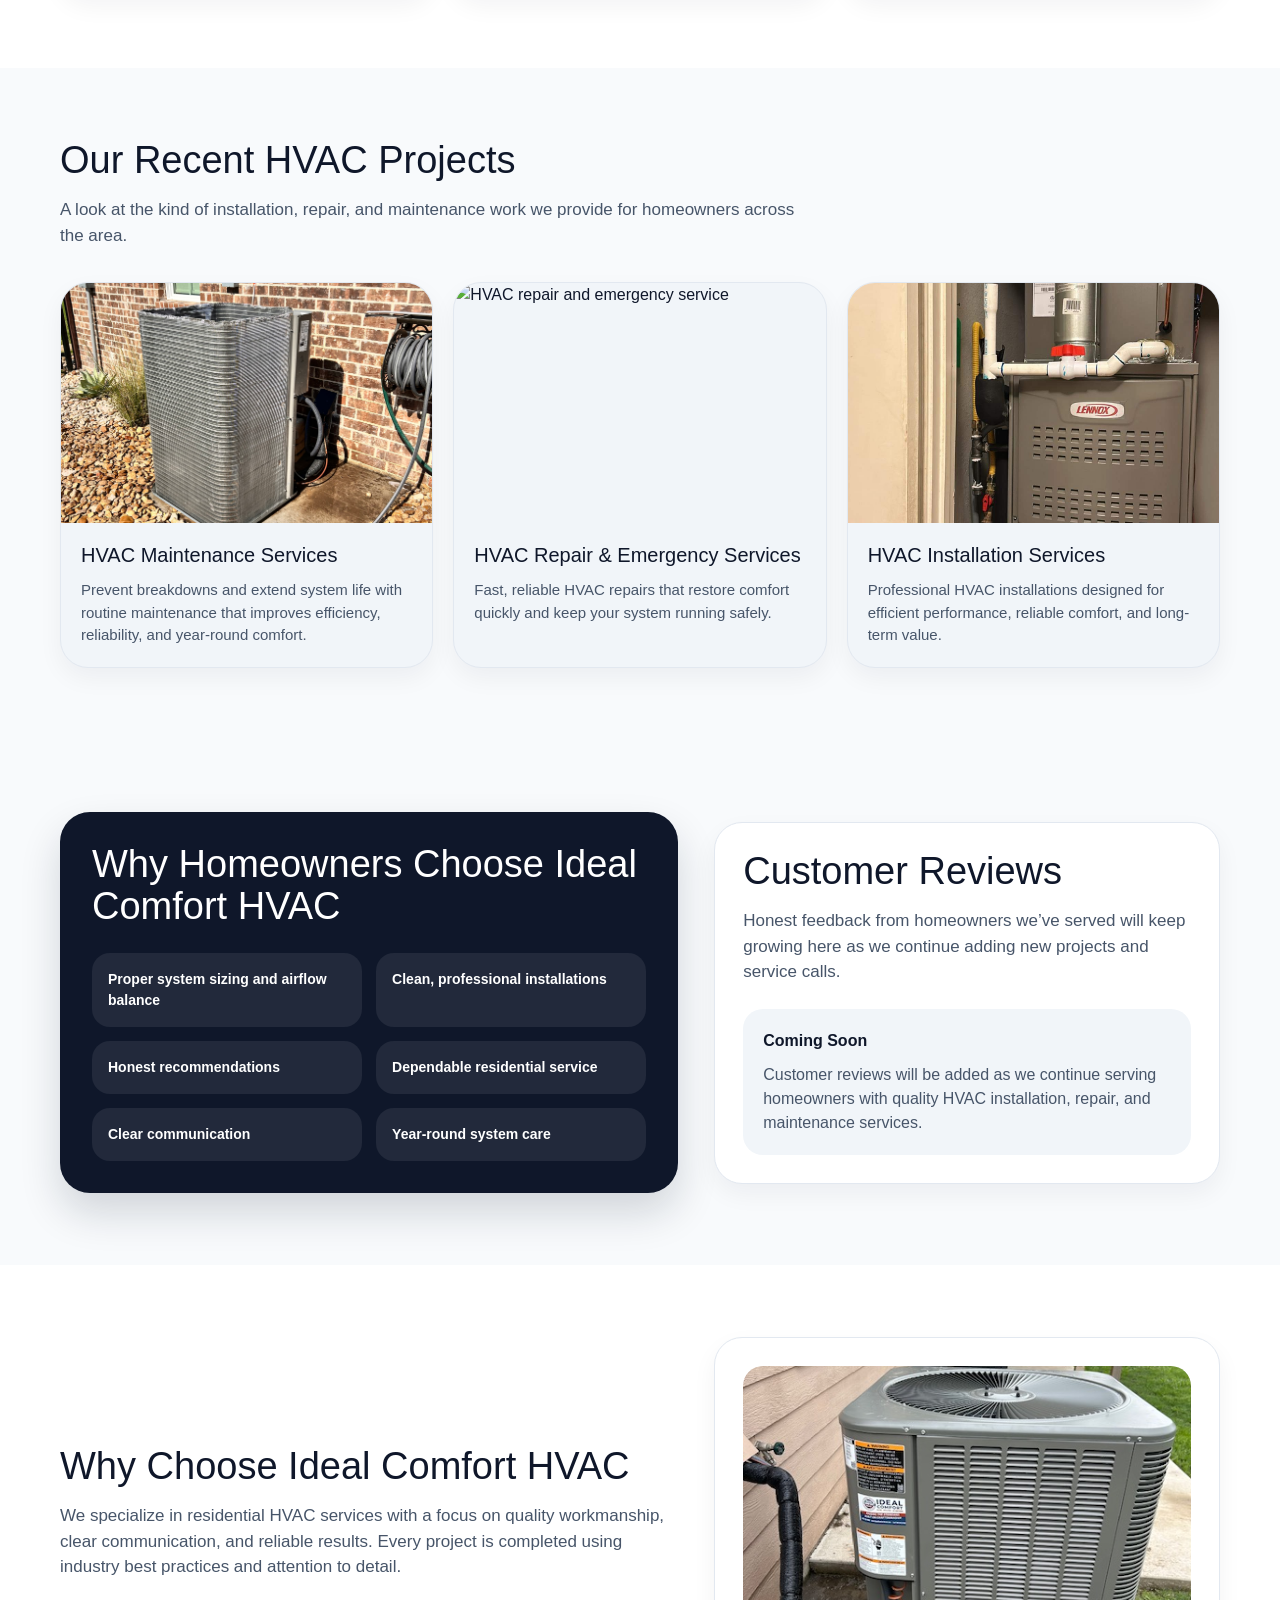
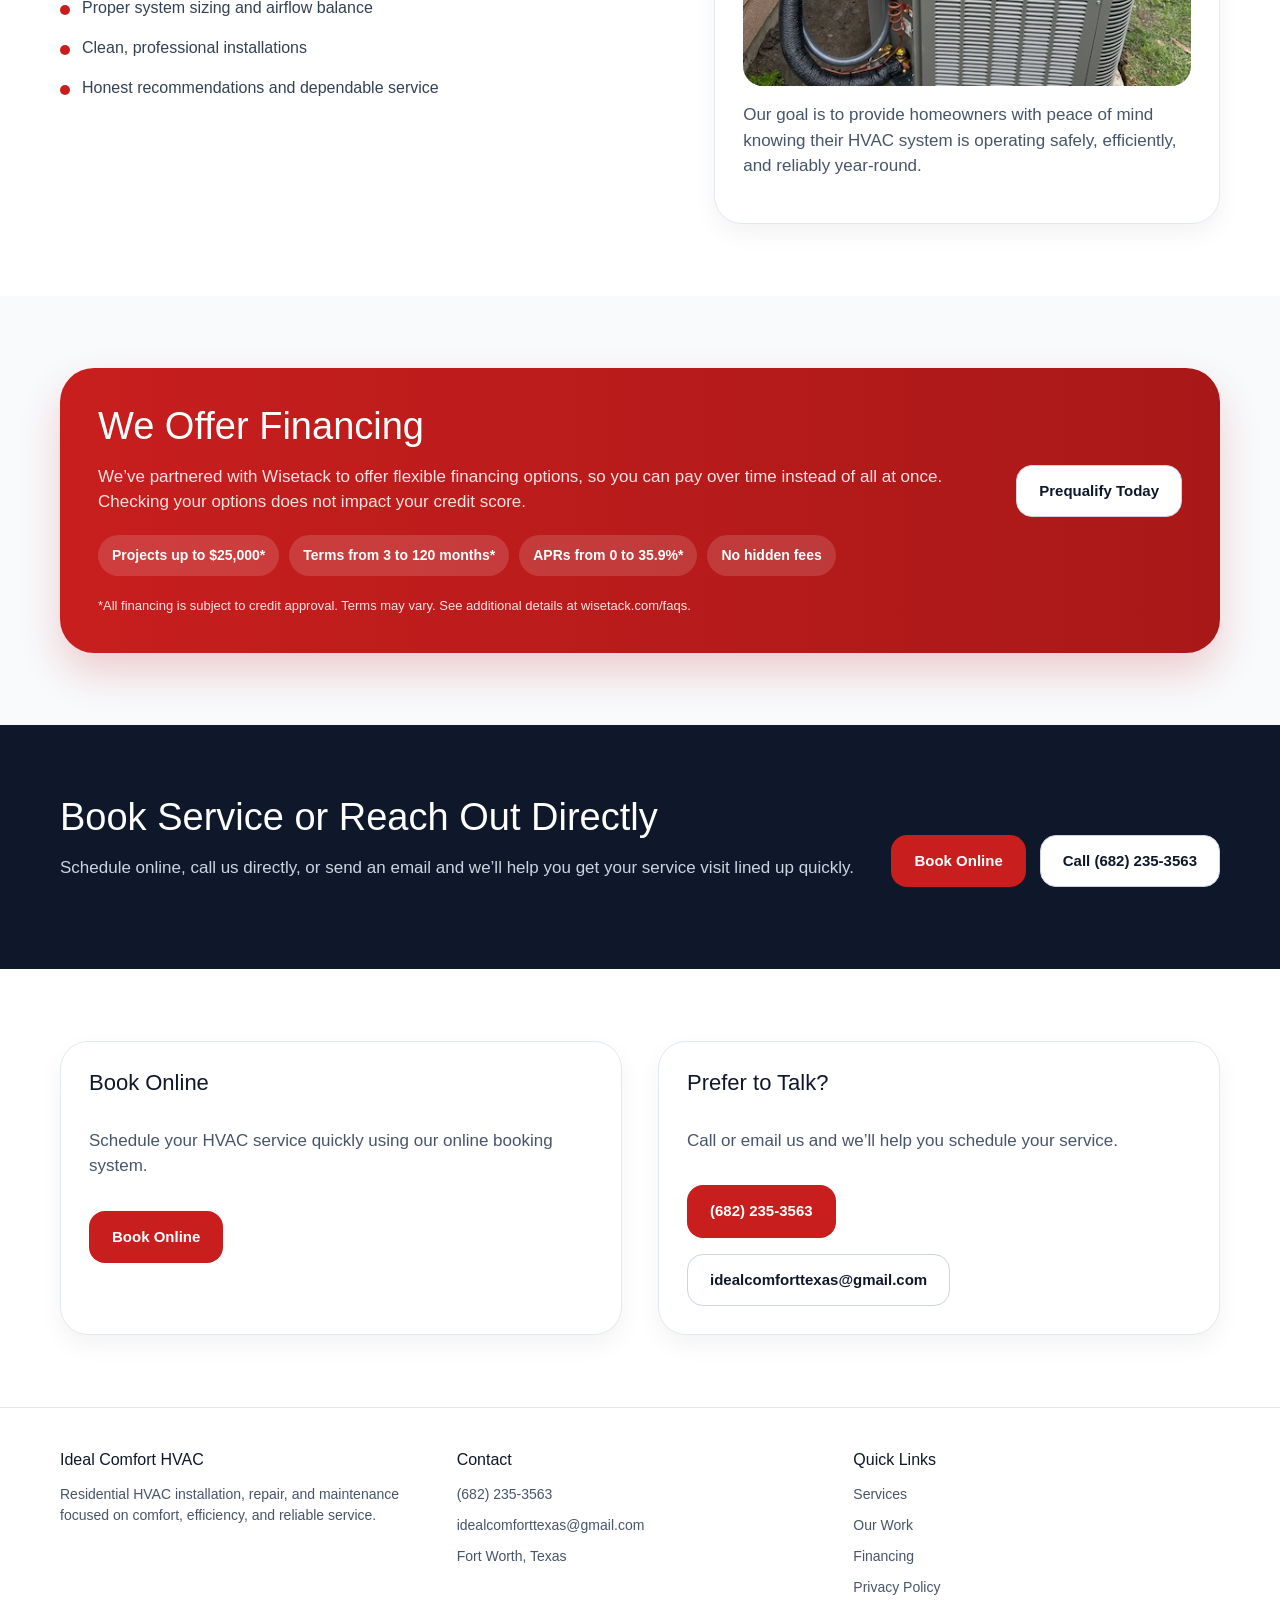
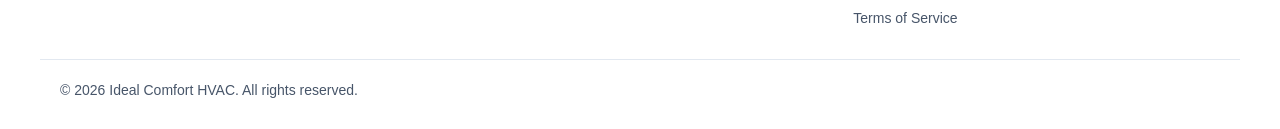
==== commit f3db43fa: "new layout" ====
--- a/index.html
+++ b/index.html
@@ -1,418 +1,392 @@
-<!DOCTYPE html>
-<html lang="en">
-    <head>
-        <meta charset="UTF-8"/>
-        <meta name="viewport" content="width=device-width, initial-scale=1.0"/>
-        <title>Ideal Comfort HVAC</title>
-
-        <!-- Bootstrap CSS -->
-        <link href="https://cdn.jsdelivr.net/npm/bootstrap@5.3.3/dist/css/bootstrap.min.css" rel="stylesheet">
-
-        <!-- Custom CSS -->
-         <link href="style.css" rel="stylesheet">
-
-        <style>:root
-        {
-            --brand-blue: #0d3b66;
-            --brand-red: #c1121f;
-            --brand-gray: #6c757d;
-            --brand-primary: #0d6efd;
-            --brand-secondary: #6c757d;
-            --brand-dark: #0b1c2d;
-            --brand-light: #f8f9fa;
-            --radius-lg: 0.75rem;
-            --radius-md: 0.5rem;
-            --shadow-soft: 0 8px 20px rgba(0, 0, 0, 0.06);
-        }
-        body {
-            font-family: 'Inter', system-ui, sans-serif;
-            background-color: var(--brand-light);
-            color: var(--brand-dark);
-        }
-.btn-brand {
-  background: linear-gradient(
-    135deg,
-    var(--brand-primary),
-    var(--brand-secondary)
-  );
-  border: none;
-  color: #fff;
-}
-        .btn-brand:hover {
-            opacity: 0.9;
-            color: #fff;
-            transform: translateY(-2px);
-            box-shadow: 0 8px 18px rgba(13, 110, 253, 0.35);
-        }
-        .card {
-            border: none;
-            border-radius: var(--radius-lg);
-            box-shadow: var(--shadow-soft);
-        }
-        .section-padding {
-            padding: 5rem 0;
-        }
-        .navbar-brand {
-            font-weight: 700;
-            letter-spacing: -0.5px;
-        }
-        .hero {
-            position: relative;
-            color: #fff;
-            background-image: url('images/IMG_7494.jpg');
-            background-size: cover;
-            background-position: center;
-            background-repeat: no-repeat;
-            background-color: rgba(0, 0, 0, 0.4); /* dark overlay */
-            background-blend-mode: darken; /* blends image + color */
-        } /* Dark overlay */
-        .hero::before {
-            content: "";
-            position: absolute;
-            inset: 0;
-            background: rgba(0, 0, 0, 0.45);
-            top: 0;
-            left: 0;
-            width: 100%;
-            height: 100%;
-            background-color: rgba(0, 0, 0, 0.4); /* adjust 0.4 for darkness */
-            z-index: 1; /* sits above image */
-        } /* Make text appear above overlay */
-        .hero .container {
-            position: relative;
-            z-index: 1;
-        }
-        footer {
-            background-color: #020617;
-            color: #cbd5f5;
-        } /* Premium card hover effect */
-        .card {
-            transition: transform 0.25s ease, box-shadow 0.25s ease;
-        }
-        .card:hover {
-            transform: translateY(-6px);
-            box-shadow: 0 14px 30px rgba(0, 0, 0, 0.12);
-        }
-        @media(max-width: 767px) {
-            #hcp-lead-iframe {
-                display: none;
-            }
-        } /* Mobile form fallback */
-        .mobile-form-message {
-            display: none;
-        }
-        @media(max-width: 767px) {
-            #hcp-lead-iframe {
-                display: none;
-            }
-            .mobile-form-message {
-                display: block;
-            }
-        }
-    </style>
-</head>
-<body>
-
-    <!-- NAVBAR -->
-    <nav class="navbar navbar-expand-lg navbar-light bg-white sticky-top border-bottom">
-        <div class="container">
-            <a class="navbar-brand d-flex align-items-center" href="#">
-                <img src="images/ideal.png" alt="Ideal Comfort HVAC Logo" height="36" class="me-2">
-                Ideal Comfort HVAC
-            </a>
-            <button class="navbar-toggler" type="button" data-bs-toggle="collapse" data-bs-target="#mainNav">
-                <span class="navbar-toggler-icon"></span>
-            </button>
-            <div class="collapse navbar-collapse" id="mainNav">
-                <ul class="navbar-nav ms-auto">
-                    <li class="nav-item">
-                        <a class="nav-link" href="#services">Services</a>
-                    </li>
-                    <li class="nav-item">
-                        <a class="nav-link" href="#work">Our Work</a>
-                    </li>
-                    <li class="nav-item">
-                        <a class="nav-link" href="#testimonials">Reviews</a>
-                    </li>
-                    <li class="nav-item">
-                        <a class="nav-link" href="#about">About</a>
-                    </li>
-                    <li class="nav-item ms-lg-3">
-                        <a class="btn btn-brand" href="#contact">Request Service</a>
-                    </li>
-                </ul>
-            </div>
-        </div>
-    </nav>
-    <!-- HERO -->
-    <section class="hero section-padding">
-        <div class="container">
-            <div class="row align-items-center">
-                <div class="col-lg-6">
-                    <h1 class="display-5 mb-3">
-                        Reliable Residential HVAC Services You Can Trust
-                    </h1>
-                    <p class="lead mb-4" >
-                        Professional HVAC installation, repair, and maintenance designed for comfort, efficiency, and peace of mind — backed by dependable service and honest workmanship.
-                    </p>
-                    <a href="#contact" class="btn btn-brand btn-lg" >
-                        Schedule Service
-                    </a>
-                </div>
-            </div>
-        </div>
-    </section>
-    <!-- SERVICES -->
-    <section id="services" class="section-padding bg-light">
-        <div class="container">
-            <div class="text-center mb-5">
-                <h2 class="fw-bold" style="color: var(--brand-blue);">Our HVAC Services</h2>
-                <p style="color:var(--brand-red);">
-                    Complete residential heating and cooling solutions
-                </p>
-            </div>
-            <div class="row g-4">
-                <div class="col-md-4">
-                    <div class="card p-4 h-100 text-center">
-                        <div class="mb-3">
-                            <i class="bi bi-tools fs-1 text-primary"></i>
-                        </div>
-                        <h3 class="h5 fw-semibold" >HVAC Installation Services</h3>
-                        <p class="text-muted">
-                            High-quality residential HVAC installations designed for proper system sizing, balanced airflow, and maximum energy efficiency. Every installation follows manufacturer guidelines and local code requirements.
-                        </p>
-                    </div>
-                </div>
-                <div class="col-md-4">
-                    <div class="card p-4 h-100 text-center">
-                        <div class="mb-3">
-                            <i class="bi bi-wrench-adjustable fs-1 text-primary"></i>
-                        </div>
-                        <h3 class="h5 fw-semibold">HVAC Repair & Emergency Service</h3>
-                        <p class="text-muted">
-                            Fast and dependable HVAC repair services when comfort matters most. We diagnose issues accurately and provide reliable, long-term repair solutions for heating and cooling systems.
-                        </p>
-                    </div>
-                </div>
-                <div class="col-md-4">
-                    <div class="card p-4 h-100 text-center">
-                        <div class="mb-3">
-                            <i class="bi bi-gear-wide-connected fs-1 text-primary"></i>
-                        </div>
-                        <h3 class="h5 fw-semibold">HVAC Maintenance Services</h3>
-                        <p class="text-muted">
-                            Prevent unexpected breakdowns and extend system life with routine HVAC maintenance. Our inspections and cleanings improve efficiency and reliability year-round.
-                        </p>
-                    </div>
-                </div>
-            </div>
-        </div>
-    </section>
-    <!-- WORK -->
-    <section id="work" class="section-padding">
-        <div class="container">
-            <div class="text-center mb-5">
-                <h2 class="fw-bold" style="color: var(--brand-blue);">Our Recent HVAC Projects</h2>
-                <p style="color: var(--brand-red);">
-                    HVAC Maintenance Services
-                </p>
-            </div>
-            <div class="row g-4">
-                <div class="col-md-4">
-                    <div class="card p-3 h-100 text-center">
-                        <img src="images/air1.jpg" class="img-fluid rounded mb-3" alt="HVAC system installation">
-                        <h3 class="h6 fw-semibold">HVAC Maintenance Services</h3>
-                        <p class="text-muted">
-                            Prevent breakdowns and extend system life with routine HVAC maintenance that improves efficiency, reliability, and year-round comfort.
-                        </p>
-                    </div>
-                </div>
-                <div class="col-md-4">
-                    <div class="card p-3 h-100 text-center">
-                        <img src="images/air2.jpeg" class="img-fluid rounded mb-3" alt="Energy efficient HVAC upgrade">
-                        <h3 class="h6 fw-semibold">HVAC Repair & Emergency Services</h3>
-                        <p class="text-muted">
-                            Fast, reliable HVAC repairs that restore comfort quickly and keep your system running safely.
-
-
-                        </p>
-                    </div>
-                </div>
-                <div class="col-md-4">
-                    <div class="card p-3 h-100 text-center">
-                        <img src="images/air3.jpg" class="img-fluid rounded mb-3" alt="HVAC maintenance service">
-                        <h3 class="h6 fw-semibold">HVAC Installation Services</h3>
-                        <p class="text-muted">
-                            Professional HVAC installations designed for efficient performance, reliable comfort, and long-term value.
-
-
-                        </p>
-                    </div>
-                </div>
-            </div>
-        </div>
-    </section>
-    <!-- TESTIMONIALS -->
-    <section id="testimonials" class="section-padding bg-light">
-        <div class="container">
-            <div class="text-center mb-5">
-                <h2 class="fw-bold" style="color: var(--brand-blue);">Customer Reviews</h2>
-                <p style="color: var(--brand-red);">
-                    Honest feedback from homeowners we’ve served
-                </p>
-            </div>
-            <div class="row justify-content-center">
-                <div class="col-lg-6">
-                    <div class="card p-4 text-center">
-                        <h3 class="h5 fw-semibold mb-2">Coming Soon</h3>
-                        <p class="text-muted mb-0">
-                            Customer reviews will be added as we continue serving homeowners with quality HVAC installation, repair, and maintenance services.
-                        </p>
-                    </div>
-                </div>
-            </div>
-        </div>
-    </section>
-    <!-- ABOUT -->
-    <section id="about" class="section-padding">
-        <div class="container">
-            <div class="row align-items-center">
-                <div class="col-lg-6 mb-4 mb-lg-0">
-                    <h2 class="fw-bold" style="color: var(--brand-blue);">Why Choose Ideal Comfort HVAC</h2>
-                    <p class="text-muted">
-                        We specialize in residential HVAC services with a focus on quality workmanship, clear communication, and reliable results. Every project is completed using industry best practices and attention to detail.
-                    </p>
-                    <ul class="list-unstyled mt-3">
-                        <li class="mb-2">✔ Proper system sizing and airflow balance</li>
-                        <li class="mb-2">✔ Clean, professional installations</li>
-                        <li class="mb-2">✔ Honest recommendations and dependable service</li>
-                    </ul>
-                </div>
-                <div class="col-lg-6">
-                    <div class="card p-4">
-                                                    <img class="img-fluid rounded mb-3" src="images/air5.jpeg" alt="Residential HVAC installation">
-
-                        <p class="mb-0 text-muted">
-                            Our goal is to provide homeowners with peace of mind knowing their HVAC system is operating safely, efficiently, and reliably year-round.
-                        </p>
-                    </div>
-                </div>
-            </div>
-        </div>
-    </section>
-
-    <!-- Finance -->
-        <div class="section-code-example wf-section">
-     <div class="container-code-example">
-       <div class="content-code-example-1">
-         <div class="box-code-example">
-           <div class="margin-bot-24-code-example">
-             <h2 class="title-code-example">We offer financing <br> </h2>
-           </div>
-           <div class="margin-bot-24-code-example">
-             <p class="paragraph-code-example-lg">We’ve partnered with  <a href="https://www.wisetack.com/" target="_blank" class="link-blue">Wisetack </a> to offer our customers flexible financing options, so you can pay over time rather than all at once. The application takes about a minute to complete, and checking your options does not impact your credit score. </p>
-          </div>
-           <div class="margin-bot-32-code-example">
-             <ul role="list" class="list-code-example">
-              <li class="list-item-code-example">Finance projects up to $25,000*</li>
-              <li class="list-item-code-example">Terms from 3 to 120 months*</li>
-              <li class="list-item-code-example">APRs range from 0 to 35.9%*</li>
-              <li class="list-item-code-example">No hidden fees or compounding interest</li>
-            </ul>
-          </div>
-          <div class="margin-bot-32-code-example">
-            <p class="paragraph-code-example-lg">
-              <a href="#" class="link-blue">Prequalify today</a> with no impact to your credit and contact us to learn about financing your next project!
-            </p>
-          </div>
-          <div class="margin-bot-32-code-example">
-            <a href="#" class="btn-code-example w-button">PREQUALIFY NOW </a>
-          </div>
-          <p class="paragraph-code-example">*All financing is subject to credit approval. Your terms may vary. Payment options through Wisetack are provided by our lending partners. For example, a $1,200 purchase could cost $104.89 per month for 12 months, based on an APR of 8.9% or $400 per month for 3 months, based on a 0% APR. Offers range from 0% to 35.9% APR based on amount requested and creditworthiness. Not all merchants and lenders participate in 0% interest programs. State interest rate caps may apply. No other financing charges or participation fees. See additional terms at wisetack.com/faqs.
-  <a href="https://www.wisetack.com/faqs" target="_blank" class="link-blue">https://www.wisetack.com/faqs</a>.</a>.</p>
-        </div><img src="https://assets.website-files.com/5f194315e6b47c1697925302/63ff515202d8072e4de31a7c_offers-mockup%402x%201%20(1)%20(1).png" loading="lazy" width="496" alt="" class="iphone-img-code-example">
-      </div>
-    </div>
-  </div>  
-
-<!-- BOOKING + CONTACT -->
-<section class="section-padding bg-light">
-  <div class="container">
-    
-    <div class="row g-4 justify-content-center">
-
-      <!-- Booking Card -->
-      <div class="col-lg-5">
-        <div class="card p-5 text-center h-100">
-          <h2 class="fw-bold mb-3" style="color: var(--brand-blue);">
-            Book Online
-          </h2>
-
-          <p class="text-muted mb-4">
-            Schedule your HVAC service quickly using our online booking system.
-          </p>
-          <!-- Booking Button -->
-<div class="d-flex justify-content-center">
-  <button 
-    data-token="5d7e7587ed624eb1988aa01a2368d86c" 
-    data-orgname="Ideal-Comfort-LLC"
-    class="btn btn-brand btn-lg"
-    onclick="if(window.HCPWidget){HCPWidget.openModal();}">
-    Book Online
-  </button>
-</div>
-        </div>
-      </div>
-
-      <!-- Contact Card -->
-      <div class="col-lg-5">
-        <div class="card p-5 text-center h-100">
-          <h2 class="fw-bold mb-3" style="color: var(--brand-blue);">
-            Prefer to Talk?
-          </h2>
-
-          <p class="text-muted mb-4">
-            Call or email us and we’ll help you schedule your service.
-          </p>
-
-          <!-- Phone -->
-          <a href="tel:+16822353563" class="btn btn-brand btn-lg w-100 mb-3">
-            (682) 235-3563
-          </a>
-
-          <!-- Email -->
-          <a href="mailto:idealcomforttexas@gmail.com" class="btn btn-outline-secondary w-100">
-            idealcomforttexas@gmail.com
-          </a>
-        </div>
-      </div>
-
-    </div>
-
-  </div>
-</section>
-
-    <!-- FOOTER -->
-    <footer class="py-4">
-        <div class="container d-flex flex-column flex-md-row justify-content-between align-items-center">
-            <p class="mb-2 mb-md-0 ">© 2026 Ideal Comfort HVAC. All rights reserved.</p>
-            <div>
-                <a href="privacy.html">Privacy Policy</a>
-                <a href="terms.html">Terms of Service</a>
-            </div>
-        </div>
-    </footer>
-
-    <!-- Housecall Pro Scripts -->
-    <!-- <script async src="https://online-booking.housecallpro.com/script.js?token=5d7e7587ed624eb1988aa01a2368d86c&orgName=Ideal-Comfort-LLC"></script>
-    <script async src="https://online-booking.housecallpro.com/script.js?token=7e81a5d3d58b4665b40ffcb29a821616&orgName=Ideal-Comfort-LLC"></script> -->
-    <script src="https://online-booking.housecallpro.com/script.js?token=5d7e7587ed624eb1988aa01a2368d86c&orgName=Ideal-Comfort-LLC"></script>
-
-    <!-- Bootstrap JS -->
-    <script src="https://cdn.jsdelivr.net/npm/bootstrap@5.3.3/dist/js/bootstrap.bundle.min.js"></script>
-
-    <!-- Chat-->
-     <script src="https://widgets.leadconnectorhq.com/loader.js" data-resources-url="https://widgets.leadconnectorhq.com/chat-widget/loader.js" data-widget-id="69e7bb6429e84637d28b8a1e"></script>
-</body></html>
-
-
+<!DOCTYPE html>
+<html lang="en">
+  <head>
+    <meta charset="UTF-8" />
+    <meta name="viewport" content="width=device-width, initial-scale=1.0" />
+    <title>Ideal Comfort HVAC</title>
+    <link
+      href="https://cdn.jsdelivr.net/npm/bootstrap@5.3.3/dist/css/bootstrap.min.css"
+      rel="stylesheet"
+    />
+    <link href="style.css" rel="stylesheet" />
+  </head>
+  <body>
+    <div class="topbar">Call now for fast, reliable HVAC service</div>
+
+    <header class="site-header">
+      <div class="container shell header-inner">
+        <a class="brand" href="#">
+          <img src="images/ideal.png" alt="Ideal Comfort HVAC Logo" />
+          <span>
+            <strong class="brand-title">Ideal Comfort HVAC</strong>
+            <span class="brand-sub">Residential HVAC service in Fort Worth, TX</span>
+          </span>
+        </a>
+
+        <nav class="site-nav" aria-label="Primary">
+          <a href="#services">Services</a>
+          <a href="#work">Our Work</a>
+          <a href="#testimonials">Reviews</a>
+          <a href="#about">About</a>
+          <a href="#financing">Financing</a>
+          <a href="#contact">Contact</a>
+        </nav>
+
+        <div class="header-actions">
+          <a class="btn-theme btn-theme-secondary" href="#contact">Book Service</a>
+          <a class="btn-theme btn-theme-primary" href="tel:+16822353563">(682) 235-3563</a>
+        </div>
+      </div>
+    </header>
+
+    <main>
+      <section class="hero">
+        <div class="container shell hero-grid">
+          <div class="hero-copy">
+            <div class="badge-wrap">
+              <img src="images/ideal.png" alt="Ideal Comfort HVAC Logo" />
+              <div class="badge">Reliable residential heating and cooling service</div>
+            </div>
+
+            <h1>Reliable Residential HVAC Services You Can Trust</h1>
+            <p>
+              Professional HVAC installation, repair, and maintenance designed
+              for comfort, efficiency, and peace of mind, backed by dependable
+              service and honest workmanship.
+            </p>
+
+            <div class="hero-actions">
+              <a class="btn-theme btn-theme-primary" href="tel:+16822353563">Call Now</a>
+              <a class="btn-theme btn-theme-secondary" href="#contact">Schedule Service</a>
+            </div>
+
+            <div class="hero-trust">
+              Proper system sizing • Clean installs • Honest recommendations
+            </div>
+          </div>
+
+          <div>
+            <div class="hero-card">
+              <img src="images/IMG_7494.jpg" alt="Ideal Comfort HVAC service van and equipment" />
+            </div>
+            <div class="hero-tags">
+              <div class="hero-tag">Installations</div>
+              <div class="hero-tag">Repairs</div>
+              <div class="hero-tag">Maintenance</div>
+            </div>
+          </div>
+        </div>
+      </section>
+
+      <section class="section">
+        <div class="container shell two-col">
+          <div>
+            <h2>Comfort problems usually show warning signs first</h2>
+            <p class="muted">
+              Catching HVAC issues early can help you avoid bigger repairs,
+              rising energy bills, and uncomfortable breakdowns when you need
+              your system the most.
+            </p>
+          </div>
+          <div class="card-theme">
+            <ul class="bullets">
+              <li><span class="dot"></span><span>Uneven airflow and rooms that never feel comfortable</span></li>
+              <li><span class="dot"></span><span>Frequent cycling, weak cooling, or poor heating performance</span></li>
+              <li><span class="dot"></span><span>Repairs needed to restore reliable day-to-day operation</span></li>
+              <li><span class="dot"></span><span>Maintenance needs that affect efficiency and system lifespan</span></li>
+            </ul>
+          </div>
+        </div>
+      </section>
+
+      <section class="section section-surface" id="services">
+        <div class="container shell">
+          <div class="section-intro">
+            <h2>Our HVAC Services</h2>
+            <p class="muted">
+              Complete residential heating and cooling solutions built around
+              dependable workmanship and long-term comfort.
+            </p>
+          </div>
+
+          <div class="service-grid">
+            <article class="service-box">
+              <h3>HVAC Installation Services</h3>
+              <p>
+                High-quality residential HVAC installations designed for proper
+                system sizing, balanced airflow, and maximum energy efficiency.
+              </p>
+              <a class="service-link" href="#contact">Request Estimate</a>
+            </article>
+
+            <article class="service-box">
+              <h3>HVAC Repair &amp; Emergency Service</h3>
+              <p>
+                Fast and dependable repair service with accurate diagnostics and
+                reliable solutions when comfort matters most.
+              </p>
+              <a class="service-link" href="tel:+16822353563">Call Now</a>
+            </article>
+
+            <article class="service-box">
+              <h3>HVAC Maintenance Services</h3>
+              <p>
+                Routine inspections and cleanings that help prevent breakdowns,
+                improve efficiency, and extend system life.
+              </p>
+              <a class="service-link" href="#contact">Schedule Service</a>
+            </article>
+          </div>
+        </div>
+      </section>
+
+      <section class="section" id="work">
+        <div class="container shell">
+          <div class="section-intro">
+            <h2>Our Recent HVAC Projects</h2>
+            <p class="muted">
+              A look at the kind of installation, repair, and maintenance work
+              we provide for homeowners across the area.
+            </p>
+          </div>
+
+          <div class="project-grid">
+            <article class="project-box">
+              <img src="images/air1.jpg" alt="HVAC maintenance service" />
+              <div class="project-copy">
+                <h3>HVAC Maintenance Services</h3>
+                <p>
+                  Prevent breakdowns and extend system life with routine
+                  maintenance that improves efficiency, reliability, and
+                  year-round comfort.
+                </p>
+              </div>
+            </article>
+
+            <article class="project-box">
+              <img src="images/air2.jpeg" alt="HVAC repair and emergency service" />
+              <div class="project-copy">
+                <h3>HVAC Repair &amp; Emergency Services</h3>
+                <p>
+                  Fast, reliable HVAC repairs that restore comfort quickly and
+                  keep your system running safely.
+                </p>
+              </div>
+            </article>
+
+            <article class="project-box">
+              <img src="images/air3.jpg" alt="HVAC installation service" />
+              <div class="project-copy">
+                <h3>HVAC Installation Services</h3>
+                <p>
+                  Professional HVAC installations designed for efficient
+                  performance, reliable comfort, and long-term value.
+                </p>
+              </div>
+            </article>
+          </div>
+        </div>
+      </section>
+
+      <section class="section" id="testimonials">
+        <div class="container shell two-col">
+          <div class="dark-panel">
+            <h2>Why Homeowners Choose Ideal Comfort HVAC</h2>
+            <div class="reason-grid">
+              <div class="reason-item">Proper system sizing and airflow balance</div>
+              <div class="reason-item">Clean, professional installations</div>
+              <div class="reason-item">Honest recommendations</div>
+              <div class="reason-item">Dependable residential service</div>
+              <div class="reason-item">Clear communication</div>
+              <div class="reason-item">Year-round system care</div>
+            </div>
+          </div>
+
+          <div class="card-theme">
+            <h2>Customer Reviews</h2>
+            <p class="muted">
+              Honest feedback from homeowners we’ve served will keep growing
+              here as we continue adding new projects and service calls.
+            </p>
+            <div class="note-box">
+              <strong>Coming Soon</strong>
+              <p>
+                Customer reviews will be added as we continue serving
+                homeowners with quality HVAC installation, repair, and
+                maintenance services.
+              </p>
+            </div>
+          </div>
+        </div>
+      </section>
+
+      <section class="section section-surface" id="about">
+        <div class="container shell two-col">
+          <div>
+            <h2>Why Choose Ideal Comfort HVAC</h2>
+            <p class="muted">
+              We specialize in residential HVAC services with a focus on quality
+              workmanship, clear communication, and reliable results. Every
+              project is completed using industry best practices and attention
+              to detail.
+            </p>
+            <ul class="bullets">
+              <li><span class="dot"></span><span>Proper system sizing and airflow balance</span></li>
+              <li><span class="dot"></span><span>Clean, professional installations</span></li>
+              <li><span class="dot"></span><span>Honest recommendations and dependable service</span></li>
+            </ul>
+          </div>
+
+          <div class="card-theme image-card">
+            <img src="images/air5.jpeg" alt="Residential HVAC installation" />
+            <p class="muted">
+              Our goal is to provide homeowners with peace of mind knowing their
+              HVAC system is operating safely, efficiently, and reliably
+              year-round.
+            </p>
+          </div>
+        </div>
+      </section>
+
+      <section class="section" id="financing">
+        <div class="container shell">
+          <div class="service-area financing-panel">
+            <div class="area-grid">
+              <div>
+                <h2>We Offer Financing</h2>
+                <p class="muted financing-copy">
+                  We’ve partnered with
+                  <a href="https://www.wisetack.com/" target="_blank" rel="noreferrer">Wisetack</a>
+                  to offer flexible financing options, so you can pay over time
+                  instead of all at once. Checking your options does not impact
+                  your credit score.
+                </p>
+                <div class="city-tags finance-tags">
+                  <span>Projects up to $25,000*</span>
+                  <span>Terms from 3 to 120 months*</span>
+                  <span>APRs from 0 to 35.9%*</span>
+                  <span>No hidden fees</span>
+                </div>
+              </div>
+              <div class="financing-actions">
+                <a class="btn-theme btn-theme-secondary" href="#">Prequalify Today</a>
+              </div>
+            </div>
+            <p class="finance-footnote">
+              *All financing is subject to credit approval. Terms may vary. See
+              additional details at
+              <a href="https://www.wisetack.com/faqs" target="_blank" rel="noreferrer">wisetack.com/faqs</a>.
+            </p>
+          </div>
+        </div>
+      </section>
+
+      <section class="section cta-band" id="contact">
+        <div class="container shell cta-grid">
+          <div>
+            <h2>Book Service or Reach Out Directly</h2>
+            <p class="muted cta-copy">
+              Schedule online, call us directly, or send an email and we’ll
+              help you get your service visit lined up quickly.
+            </p>
+          </div>
+          <div class="hero-actions">
+            <button
+              data-token="5d7e7587ed624eb1988aa01a2368d86c"
+              data-orgname="Ideal-Comfort-LLC"
+              class="btn-theme btn-theme-primary"
+              onclick="if(window.HCPWidget){HCPWidget.openModal();}"
+            >
+              Book Online
+            </button>
+            <a class="btn-theme btn-theme-secondary" href="tel:+16822353563">Call (682) 235-3563</a>
+          </div>
+        </div>
+      </section>
+
+      <section class="section section-surface">
+        <div class="container shell contact-grid">
+          <div class="card-theme contact-card">
+            <h3>Book Online</h3>
+            <p class="muted">
+              Schedule your HVAC service quickly using our online booking
+              system.
+            </p>
+            <button
+              data-token="5d7e7587ed624eb1988aa01a2368d86c"
+              data-orgname="Ideal-Comfort-LLC"
+              class="btn-theme btn-theme-primary"
+              onclick="if(window.HCPWidget){HCPWidget.openModal();}"
+            >
+              Book Online
+            </button>
+          </div>
+
+          <div class="card-theme contact-card">
+            <h3>Prefer to Talk?</h3>
+            <p class="muted">
+              Call or email us and we’ll help you schedule your service.
+            </p>
+            <a class="btn-theme btn-theme-primary" href="tel:+16822353563">(682) 235-3563</a>
+            <a class="btn-theme btn-theme-secondary" href="mailto:idealcomforttexas@gmail.com">
+              idealcomforttexas@gmail.com
+            </a>
+          </div>
+        </div>
+      </section>
+    </main>
+
+    <footer class="site-footer">
+      <div class="container shell footer-grid">
+        <div>
+          <h4>Ideal Comfort HVAC</h4>
+          <p>
+            Residential HVAC installation, repair, and maintenance focused on
+            comfort, efficiency, and reliable service.
+          </p>
+        </div>
+        <div>
+          <h4>Contact</h4>
+          <ul>
+            <li><a href="tel:+16822353563">(682) 235-3563</a></li>
+            <li><a href="mailto:idealcomforttexas@gmail.com">idealcomforttexas@gmail.com</a></li>
+            <li>Fort Worth, Texas</li>
+          </ul>
+        </div>
+        <div>
+          <h4>Quick Links</h4>
+          <ul>
+            <li><a href="#services">Services</a></li>
+            <li><a href="#work">Our Work</a></li>
+            <li><a href="#financing">Financing</a></li>
+            <li><a href="privacy.html">Privacy Policy</a></li>
+            <li><a href="terms.html">Terms of Service</a></li>
+          </ul>
+        </div>
+      </div>
+      <div class="container shell footer-bottom">
+        <p>© 2026 Ideal Comfort HVAC. All rights reserved.</p>
+      </div>
+    </footer>
+
+    <div class="mobile-bar">
+      <a class="mobile-call" href="tel:+16822353563">Call Now</a>
+      <button
+        class="mobile-book"
+        data-token="5d7e7587ed624eb1988aa01a2368d86c"
+        data-orgname="Ideal-Comfort-LLC"
+        onclick="if(window.HCPWidget){HCPWidget.openModal();}"
+      >
+        Book Online
+      </button>
+    </div>
+
+    <script src="https://online-booking.housecallpro.com/script.js?token=5d7e7587ed624eb1988aa01a2368d86c&orgName=Ideal-Comfort-LLC"></script>
+    <script src="https://cdn.jsdelivr.net/npm/bootstrap@5.3.3/dist/js/bootstrap.bundle.min.js"></script>
+    <script
+      src="https://widgets.leadconnectorhq.com/loader.js"
+      data-resources-url="https://widgets.leadconnectorhq.com/chat-widget/loader.js"
+      data-widget-id="69e7bb6429e84637d28b8a1e"
+    ></script>
+  </body>
+</html>
--- a/style.css
+++ b/style.css
@@ -1,259 +1,664 @@
- .section-code-example {
-  position: relative;
-  display: -webkit-box;
-  display: -webkit-flex;
-  display: -ms-flexbox;
+:root {
+  --color-bg: #f8fafc;
+  --color-surface: #ffffff;
+  --color-surface-soft: #f1f5f9;
+  --color-text: #0f172a;
+  --color-muted: #475569;
+  --color-border: #e2e8f0;
+  --color-brand: #c81e1e;
+  --color-brand-dark: #a91818;
+  --color-accent: #123f73;
+  --color-panel: #0f172a;
+  --shadow-soft: 0 10px 24px rgba(15, 23, 42, 0.05);
+  --shadow-strong: 0 20px 40px rgba(15, 23, 42, 0.12);
+  --radius-lg: 28px;
+  --radius-md: 18px;
+  --radius-sm: 12px;
+}
+
+* {
+  box-sizing: border-box;
+}
+
+html {
+  scroll-behavior: smooth;
+}
+
+body {
+  margin: 0;
+  font-family: Arial, Helvetica, sans-serif;
+  background: var(--color-bg);
+  color: var(--color-text);
+  line-height: 1.5;
+}
+
+img {
+  max-width: 100%;
+  display: block;
+}
+
+a {
+  color: inherit;
+  text-decoration: none;
+}
+
+button {
+  font: inherit;
+}
+
+.shell {
+  max-width: 1200px;
+  padding-left: 20px;
+  padding-right: 20px;
+}
+
+.topbar {
+  background: var(--color-brand);
+  color: #fff;
+  text-align: center;
+  padding: 10px 16px;
+  font-size: 14px;
+  font-weight: 700;
+}
+
+.site-header {
+  position: sticky;
+  top: 0;
+  z-index: 50;
+  background: rgba(255, 255, 255, 0.96);
+  border-bottom: 1px solid var(--color-border);
+  backdrop-filter: blur(8px);
+}
+
+.header-inner {
   display: flex;
+  align-items: center;
+  justify-content: space-between;
+  gap: 20px;
+  padding-top: 16px;
+  padding-bottom: 16px;
+}
+
+.brand {
+  display: flex;
+  align-items: center;
+  gap: 12px;
+}
+
+.brand img,
+.badge-wrap img {
+  width: 48px;
+  height: 48px;
+  object-fit: contain;
+  border-radius: 50%;
+}
+
+.brand span {
+  display: flex;
+  flex-direction: column;
+}
+
+.brand-title {
+  font-size: 22px;
+  font-weight: 800;
+  line-height: 1;
+}
+
+.brand-sub {
+  margin-top: 4px;
+  font-size: 12px;
+  color: var(--color-muted);
+}
+
+.site-nav,
+.header-actions,
+.hero-actions,
+.city-tags,
+.contact-card,
+.financing-actions {
+  display: flex;
+}
+
+.site-nav {
+  gap: 24px;
+  font-size: 14px;
+  color: #334155;
+}
+
+.site-nav a:hover {
+  color: var(--color-text);
+}
+
+.header-actions {
+  gap: 12px;
+  align-items: center;
+}
+
+.btn-theme {
+  display: inline-flex;
+  align-items: center;
+  justify-content: center;
+  gap: 8px;
+  padding: 14px 22px;
+  border: 1px solid transparent;
+  border-radius: 16px;
+  font-size: 15px;
+  font-weight: 700;
+  transition: 0.2s ease;
+  cursor: pointer;
+}
+
+.btn-theme:hover {
+  transform: translateY(-1px);
+}
+
+.btn-theme-primary {
+  background: var(--color-brand);
+  color: #fff;
+}
+
+.btn-theme-primary:hover {
+  background: var(--color-brand-dark);
+  color: #fff;
+}
+
+.btn-theme-secondary {
+  background: #fff;
+  border-color: #cbd5e1;
+  color: var(--color-text);
+}
+
+.btn-theme-secondary:hover {
+  background: var(--color-surface-soft);
+}
+
+.hero {
+  background: linear-gradient(135deg, #fef2f2 0%, #ffffff 55%, #f1f5f9 100%);
+  padding: 72px 0;
+}
+
+.hero-grid,
+.two-col,
+.area-grid,
+.cta-grid,
+.footer-grid,
+.contact-grid {
+  display: grid;
+  gap: 36px;
+}
+
+.hero-grid,
+.two-col {
+  grid-template-columns: 1.1fr 0.9fr;
+  align-items: center;
+}
+
+.badge-wrap {
+  display: flex;
+  align-items: center;
+  gap: 12px;
+  margin-bottom: 18px;
+}
+
+.badge {
+  display: inline-block;
+  padding: 8px 14px;
+  border: 1px solid #fecaca;
+  border-radius: 999px;
+  background: #fff1f2;
+  color: #b91c1c;
+  font-size: 14px;
+  font-weight: 700;
+}
+
+h1,
+h2,
+h3,
+h4,
+p {
+  margin-top: 0;
+}
+
+h1 {
+  font-size: 54px;
+  line-height: 1.05;
+  margin-bottom: 0;
+}
+
+h2 {
+  font-size: 38px;
+  line-height: 1.1;
+  margin-bottom: 0;
+}
+
+h3 {
+  font-size: 22px;
+  line-height: 1.2;
+  margin-bottom: 0;
+}
+
+.hero p,
+.muted {
+  color: var(--color-muted);
+}
+
+.hero p {
+  max-width: 620px;
+  margin-top: 20px;
+  font-size: 18px;
+}
+
+.hero-actions {
+  flex-wrap: wrap;
+  gap: 14px;
+  margin-top: 28px;
+}
+
+.hero-trust {
+  margin-top: 16px;
+  color: #64748b;
+  font-size: 14px;
+}
+
+.hero-card,
+.card-theme,
+.project-box,
+.service-box {
+  border: 1px solid var(--color-border);
+  box-shadow: var(--shadow-soft);
+}
+
+.hero-card {
+  padding: 16px;
+  border-radius: var(--radius-lg);
+  background: var(--color-surface);
+  box-shadow: var(--shadow-strong);
+}
+
+.hero-card img {
+  width: 100%;
+  height: 360px;
+  object-fit: cover;
+  border-radius: 22px;
+}
+
+.hero-tags {
+  display: grid;
+  grid-template-columns: repeat(3, 1fr);
+  gap: 12px;
+  margin-top: 14px;
+}
+
+.hero-tag {
+  padding: 14px 10px;
+  border-radius: 18px;
+  background: var(--color-accent);
+  color: #fff;
+  text-align: center;
+  font-size: 14px;
+  font-weight: 700;
+}
+
+.section {
+  padding: 72px 0;
+}
+
+.section-surface {
+  background: var(--color-surface);
+}
+
+.section-intro {
+  max-width: 740px;
+}
+
+.muted {
+  margin-top: 16px;
+  font-size: 17px;
+}
+
+.card-theme {
+  padding: 28px;
+  border-radius: var(--radius-lg);
+  background: var(--color-surface);
+}
+
+.bullets {
+  margin: 0;
+  padding: 0;
+  list-style: none;
+}
+
+.bullets li {
+  display: flex;
+  gap: 12px;
+  margin-bottom: 16px;
+  color: #334155;
+}
+
+.dot {
+  width: 10px;
+  height: 10px;
+  flex: 0 0 auto;
+  margin-top: 9px;
+  border-radius: 50%;
+  background: var(--color-brand);
+}
+
+.service-grid {
+  display: grid;
+  grid-template-columns: repeat(3, 1fr);
+  gap: 20px;
+  margin-top: 34px;
+}
+
+.service-box {
+  padding: 24px;
+  border-radius: var(--radius-lg);
+  background: var(--color-bg);
+}
+
+.service-box p,
+.project-copy p,
+.note-box p,
+.site-footer p,
+.site-footer li,
+.finance-footnote {
+  color: var(--color-muted);
+}
+
+.service-box p {
+  margin-top: 12px;
+  margin-bottom: 0;
+  font-size: 15px;
+}
+
+.service-link {
+  display: inline-flex;
+  margin-top: 20px;
+  padding: 10px 16px;
+  border-radius: var(--radius-sm);
+  background: var(--color-panel);
+  color: #fff;
+  font-size: 14px;
+  font-weight: 700;
+}
+
+.dark-panel {
+  padding: 32px;
+  border-radius: 30px;
+  background: var(--color-panel);
+  color: #fff;
+  box-shadow: 0 20px 40px rgba(15, 23, 42, 0.16);
+}
+
+.reason-grid {
+  display: grid;
+  grid-template-columns: repeat(2, 1fr);
+  gap: 14px;
+  margin-top: 26px;
+}
+
+.reason-item {
+  padding: 16px;
+  border-radius: 18px;
+  background: rgba(255, 255, 255, 0.08);
+  font-size: 14px;
+  font-weight: 700;
+}
+
+.note-box {
+  margin-top: 24px;
+  padding: 20px;
+  border-radius: 20px;
+  background: var(--color-surface-soft);
+}
+
+.note-box p {
+  margin: 10px 0 0;
+}
+
+.project-grid {
+  display: grid;
+  grid-template-columns: repeat(3, 1fr);
+  gap: 20px;
+  margin-top: 34px;
+}
+
+.project-box {
   overflow: hidden;
-  padding: 80px 6vw;
-  -webkit-box-orient: vertical;
-  -webkit-box-direction: normal;
-  -webkit-flex-direction: column;
-  -ms-flex-direction: column;
+  border-radius: var(--radius-lg);
+  background: var(--color-surface-soft);
+}
+
+.project-box img {
+  width: 100%;
+  height: 240px;
+  object-fit: cover;
+}
+
+.project-copy {
+  padding: 20px;
+}
+
+.project-copy h3 {
+  font-size: 20px;
+}
+
+.project-copy p {
+  margin: 12px 0 0;
+  font-size: 15px;
+}
+
+.image-card img {
+  width: 100%;
+  height: 320px;
+  object-fit: cover;
+  border-radius: 20px;
+}
+
+.service-area {
+  padding: 38px;
+  border-radius: 34px;
+  background: linear-gradient(90deg, var(--color-brand), var(--color-brand-dark));
+  color: #fff;
+  box-shadow: 0 20px 40px rgba(200, 30, 30, 0.2);
+}
+
+.area-grid {
+  grid-template-columns: 1fr auto;
+  align-items: center;
+  gap: 30px;
+}
+
+.financing-copy,
+.financing-copy a,
+.finance-footnote,
+.finance-footnote a {
+  color: #fee2e2;
+}
+
+.city-tags {
+  flex-wrap: wrap;
+  gap: 10px;
+  margin-top: 20px;
+}
+
+.city-tags span {
+  padding: 10px 14px;
+  border-radius: 999px;
+  background: rgba(255, 255, 255, 0.14);
+  font-size: 14px;
+  font-weight: 700;
+}
+
+.financing-actions {
+  justify-content: flex-end;
+}
+
+.finance-footnote {
+  margin: 20px 0 0;
+  font-size: 13px;
+}
+
+.cta-band {
+  background: var(--color-panel);
+  color: #fff;
+}
+
+.cta-grid {
+  grid-template-columns: 1fr auto;
+  align-items: center;
+  gap: 24px;
+}
+
+.cta-copy {
+  color: #cbd5e1;
+}
+
+.contact-grid {
+  grid-template-columns: repeat(2, 1fr);
+}
+
+.contact-card {
   flex-direction: column;
-  -webkit-box-pack: center;
-  -webkit-justify-content: center;
-  -ms-flex-pack: center;
-  justify-content: center;
-  -webkit-box-align: center;
-  -webkit-align-items: center;
-  -ms-flex-align: center;
-  align-items: center;
-  font-family: Montserrat, sans-serif;
-  color: #31364c;
+  gap: 16px;
+  align-items: flex-start;
+  height: 100%;
+}
+
+.site-footer {
+  padding: 42px 0 28px;
+  border-top: 1px solid var(--color-border);
+  background: var(--color-surface);
+}
+
+.footer-grid {
+  grid-template-columns: repeat(3, 1fr);
+  gap: 30px;
+  font-size: 14px;
+}
+
+.site-footer h4 {
+  margin-bottom: 14px;
   font-size: 16px;
-  line-height: 150%;
-  font-weight: 400;
-}
-
-.iphone-img-code-example {
-  width: 40%;
-  max-width: 437px;
-}
-
-.box-code-example {
-  display: -webkit-box;
-  display: -webkit-flex;
-  display: -ms-flexbox;
-  display: flex;
-  max-width: 55%;
-  -webkit-box-orient: vertical;
-  -webkit-box-direction: normal;
-  -webkit-flex-direction: column;
-  -ms-flex-direction: column;
-  flex-direction: column;
-  -webkit-box-align: start;
-  -webkit-align-items: flex-start;
-  -ms-flex-align: start;
-  align-items: flex-start;
-}
-
-.container-code-example {
-  z-index: 1;
-  width: 100%;
-  max-width: 1000px;
-  margin-right: auto;
-  margin-left: auto;
-  -webkit-box-pack: justify;
-  -webkit-justify-content: space-between;
-  -ms-flex-pack: justify;
-  justify-content: space-between;
-  -webkit-box-align: center;
-  -webkit-align-items: center;
-  -ms-flex-align: center;
-  align-items: center;
-}
-
-.margin-bot-24-code-example {
-  margin-bottom: 24px;
-}
-
-.paragraph-code-example {
-  margin-bottom: 20px;
-  font-family: Montserrat, sans-serif;
-  color: #31364c;
-  font-size: 12px;
-  line-height: 1.6;
-  font-weight: 400;
-}
-
-.margin-bot-32-code-example {
-  margin-bottom: 32px;
-}
-
-.btn-code-example {
-  display: -webkit-box;
-  display: -webkit-flex;
-  display: -ms-flexbox;
-  display: flex;
-  padding: 12px 32px;
-  -webkit-box-pack: center;
-  -webkit-justify-content: center;
-  -ms-flex-pack: center;
-  justify-content: center;
-  -webkit-box-align: center;
-  -webkit-align-items: center;
-  -ms-flex-align: center;
-  align-items: center;
-  border-radius: 2px;
-  background-color: #0c4e9e;
-  -webkit-transition: all 250ms cubic-bezier(.25, .46, .45, .94);
-  transition: all 250ms cubic-bezier(.25, .46, .45, .94);
-  color: #fff;
-  font-size: 14px;
-  font-weight: 700;
-  text-decoration: none;
-  text-transform: uppercase;
-}
-
-.btn-code-example:hover {
-  -webkit-transform: translate(0px, -5px);
-  -ms-transform: translate(0px, -5px);
-  transform: translate(0px, -5px);
-}
-
-.content-code-example-1 {
-  display: -webkit-box;
-  display: -webkit-flex;
-  display: -ms-flexbox;
-  display: flex;
-  -webkit-box-orient: horizontal;
-  -webkit-box-direction: normal;
-  -webkit-flex-direction: row;
-  -ms-flex-direction: row;
-  flex-direction: row;
-  -webkit-box-pack: justify;
-  -webkit-justify-content: space-between;
-  -ms-flex-pack: justify;
-  justify-content: space-between;
-  -webkit-box-align: center;
-  -webkit-align-items: center;
-  -ms-flex-align: center;
-  align-items: center;
-  grid-column-gap: 40px;
-  grid-row-gap: 40px;
-}
-
-.link-blue {
-  color: #156ed7;
-  font-weight: 600;
-}
-
-.title-code-example {
-  margin-top: 0px;
-  margin-bottom: 0px;
-  font-size: 50px;
-  line-height: 140%;
-}
-
-.list-code-example {
-  display: -webkit-box;
-  display: -webkit-flex;
-  display: -ms-flexbox;
-  display: flex;
-  margin-bottom: 0px;
-  -webkit-box-orient: vertical;
-  -webkit-box-direction: normal;
-  -webkit-flex-direction: column;
-  -ms-flex-direction: column;
-  flex-direction: column;
-  grid-row-gap: 8px;
-  font-size: 18px;
-}
-
-.paragraph-code-example-lg {
-  margin-bottom: 0px;
-  font-family: Montserrat, sans-serif;
-  color: #31364c;
-  font-size: 18px;
-  line-height: 150%;
-  font-weight: 400;
-}
-
-@media screen and (max-width: 991px) {
-  .iphone-img-code-example {
-    top: auto;
-    bottom: 0px;
-  }
-
-  .title-code-example {
-    font-size: 32px;
-  }
-}
-
-@media screen and (max-width: 767px) {
-  .iphone-img-code-example {
-    width: 60%;
-  }
-
-  .box-code-example {
-    max-width: 100%;
-  }
-
-  .paragraph-code-example {
-    font-size: 16px;
-  }
-
-  .btn-code-example {
-    font-size: 12px;
-  }
-
-  .content-code-example-1 {
-    -webkit-box-orient: vertical;
-    -webkit-box-direction: reverse;
-    -webkit-flex-direction: column-reverse;
-    -ms-flex-direction: column-reverse;
-    flex-direction: column-reverse;
-    grid-row-gap: 20px;
-  }
-
-  .title-code-example {
-    font-size: 26px;
-  }
-
-  .paragraph-code-example-lg {
-    font-size: 16px;
-  }
-}
-
-@media screen and (max-width: 479px) {
-  .section-code-example {
-    padding: 60px 16px;
-  }
-
-  .iphone-img-code-example {
-    position: relative;
-    left: 0px;
-    display: block;
-    width: 100%;
-    margin-right: auto;
-    margin-left: auto;
-  }
-
-  .box-code-example {
-    width: 100%;
-    max-width: none;
-    min-width: 100%;
-  }
-
-  .container-code-example {
-    display: -webkit-box;
-    display: -webkit-flex;
-    display: -ms-flexbox;
+  color: var(--color-text);
+}
+
+.site-footer ul {
+  margin: 0;
+  padding: 0;
+  list-style: none;
+}
+
+.site-footer li {
+  margin-bottom: 10px;
+}
+
+.footer-bottom {
+  margin-top: 20px;
+  padding-top: 20px;
+  border-top: 1px solid var(--color-border);
+  font-size: 14px;
+  color: var(--color-muted);
+}
+
+.footer-bottom p {
+  margin-bottom: 0;
+}
+
+.mobile-bar {
+  display: none;
+  position: fixed;
+  left: 16px;
+  right: 16px;
+  bottom: 16px;
+  z-index: 60;
+  gap: 12px;
+}
+
+.mobile-bar a,
+.mobile-bar button {
+  flex: 1;
+  padding: 14px 16px;
+  border: 0;
+  border-radius: 18px;
+  box-shadow: 0 16px 28px rgba(15, 23, 42, 0.18);
+  text-align: center;
+  font-weight: 800;
+}
+
+.mobile-call {
+  background: var(--color-brand);
+  color: #fff;
+}
+
+.mobile-book {
+  background: var(--color-panel);
+  color: #fff;
+}
+
+@media (max-width: 1100px) {
+  .site-nav {
+    gap: 16px;
+  }
+}
+
+@media (max-width: 980px) {
+  .site-nav {
+    display: none;
+  }
+
+  .hero-grid,
+  .two-col,
+  .area-grid,
+  .cta-grid,
+  .footer-grid,
+  .contact-grid {
+    grid-template-columns: 1fr;
+  }
+
+  .service-grid {
+    grid-template-columns: repeat(2, 1fr);
+  }
+
+  .project-grid {
+    grid-template-columns: 1fr;
+  }
+
+  h1 {
+    font-size: 40px;
+  }
+
+  h2 {
+    font-size: 30px;
+  }
+
+  .header-actions {
+    display: none;
+  }
+}
+
+@media (max-width: 720px) {
+  .service-grid,
+  .reason-grid,
+  .hero-tags {
+    grid-template-columns: 1fr;
+  }
+
+  .hero {
+    padding: 48px 0 90px;
+  }
+
+  .hero-card img,
+  .image-card img {
+    height: 260px;
+  }
+
+  .mobile-bar {
     display: flex;
-    -webkit-box-orient: vertical;
-    -webkit-box-direction: normal;
-    -webkit-flex-direction: column;
-    -ms-flex-direction: column;
-    flex-direction: column;
-  }
-
-  .btn-code-example {
-    width: 100%;
-    min-width: 0px;
-  }
-
-  .title-code-example {
-    font-size: 24px;
-  }
-}
+  }
+
+  .topbar {
+    font-size: 13px;
+  }
+}
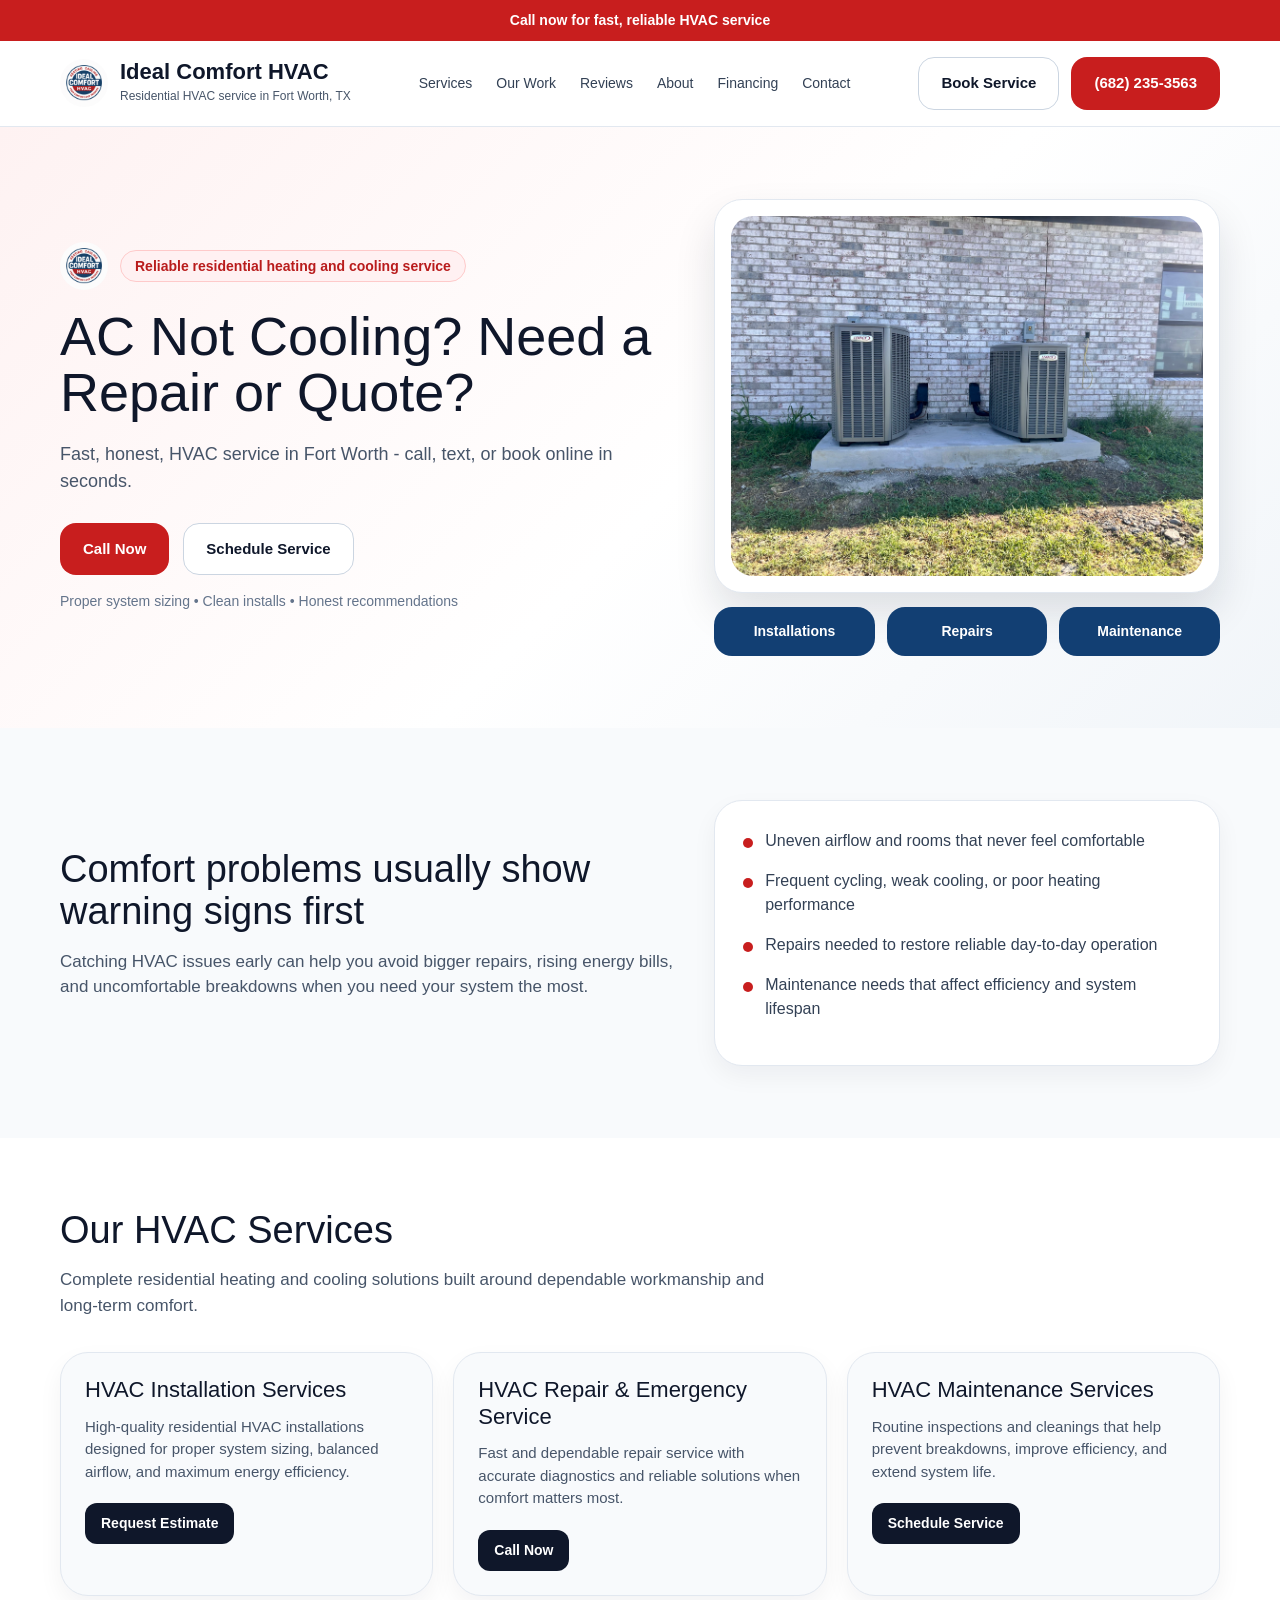
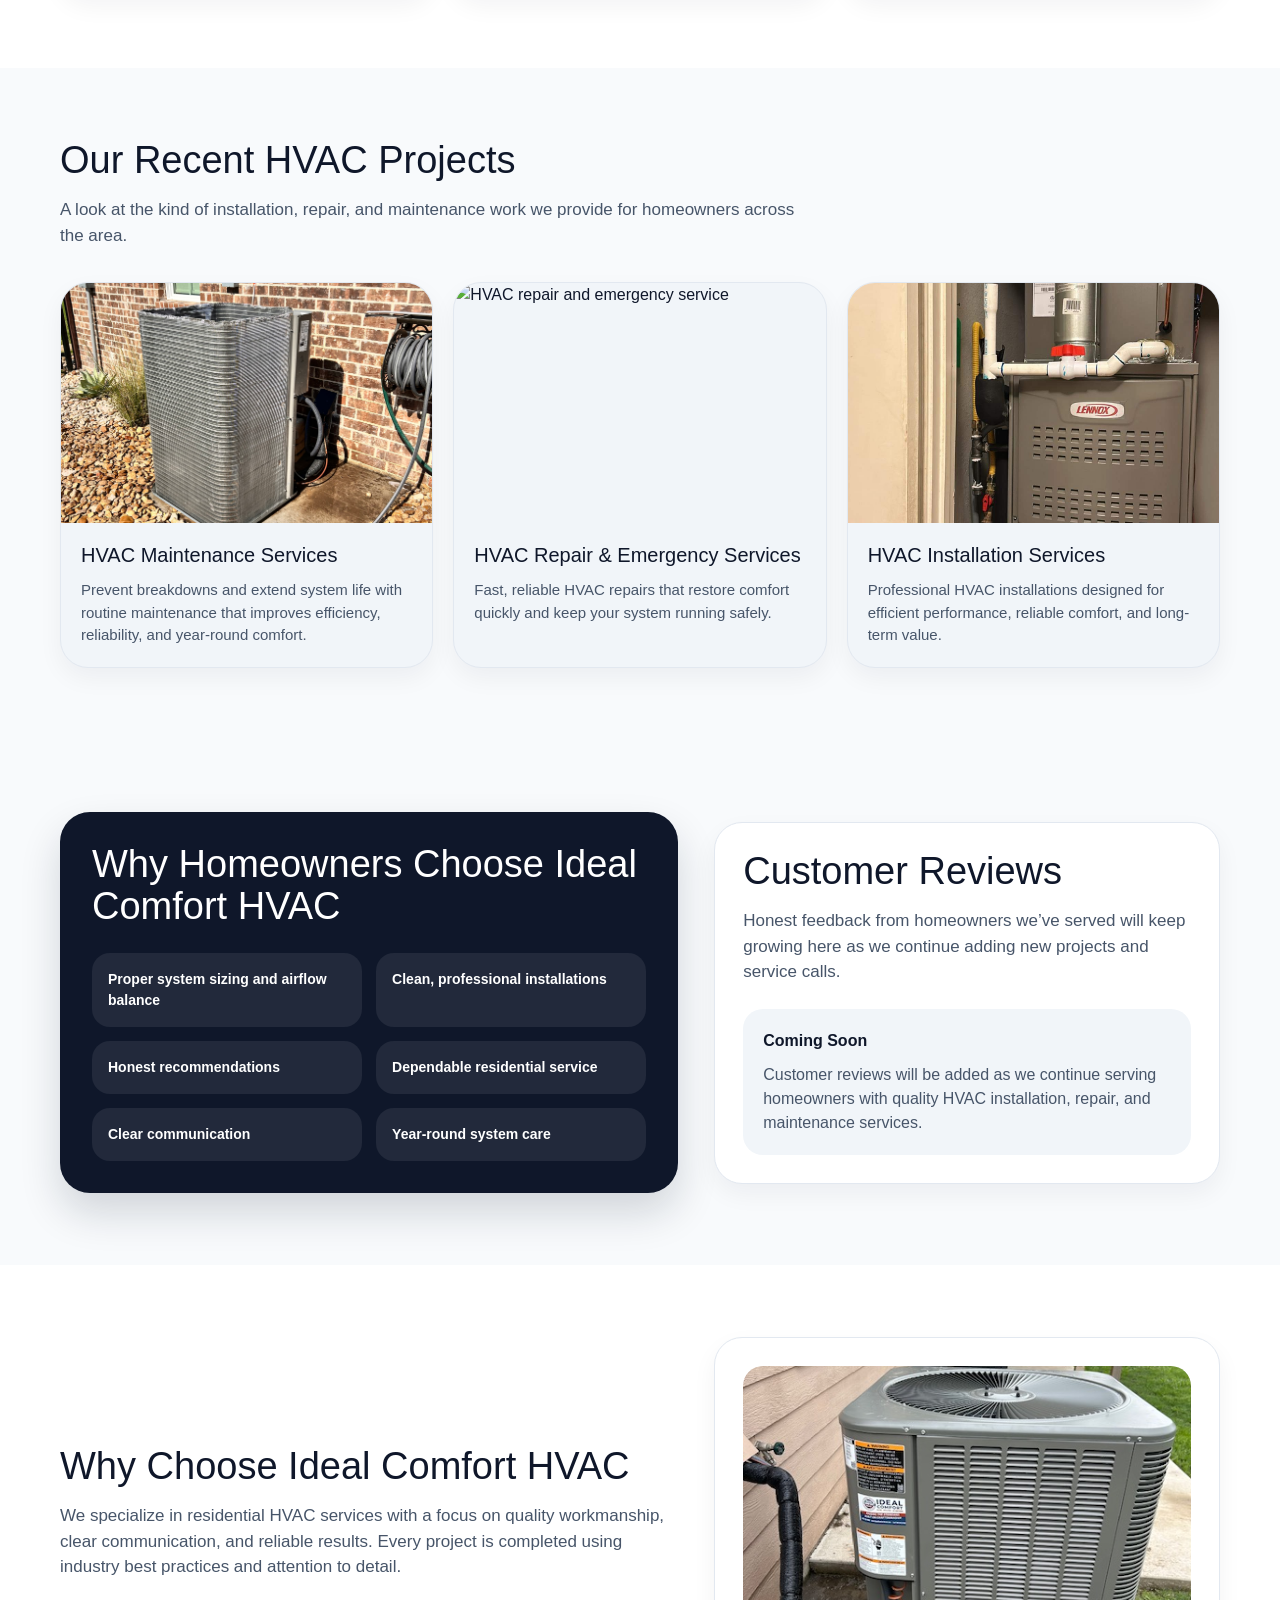
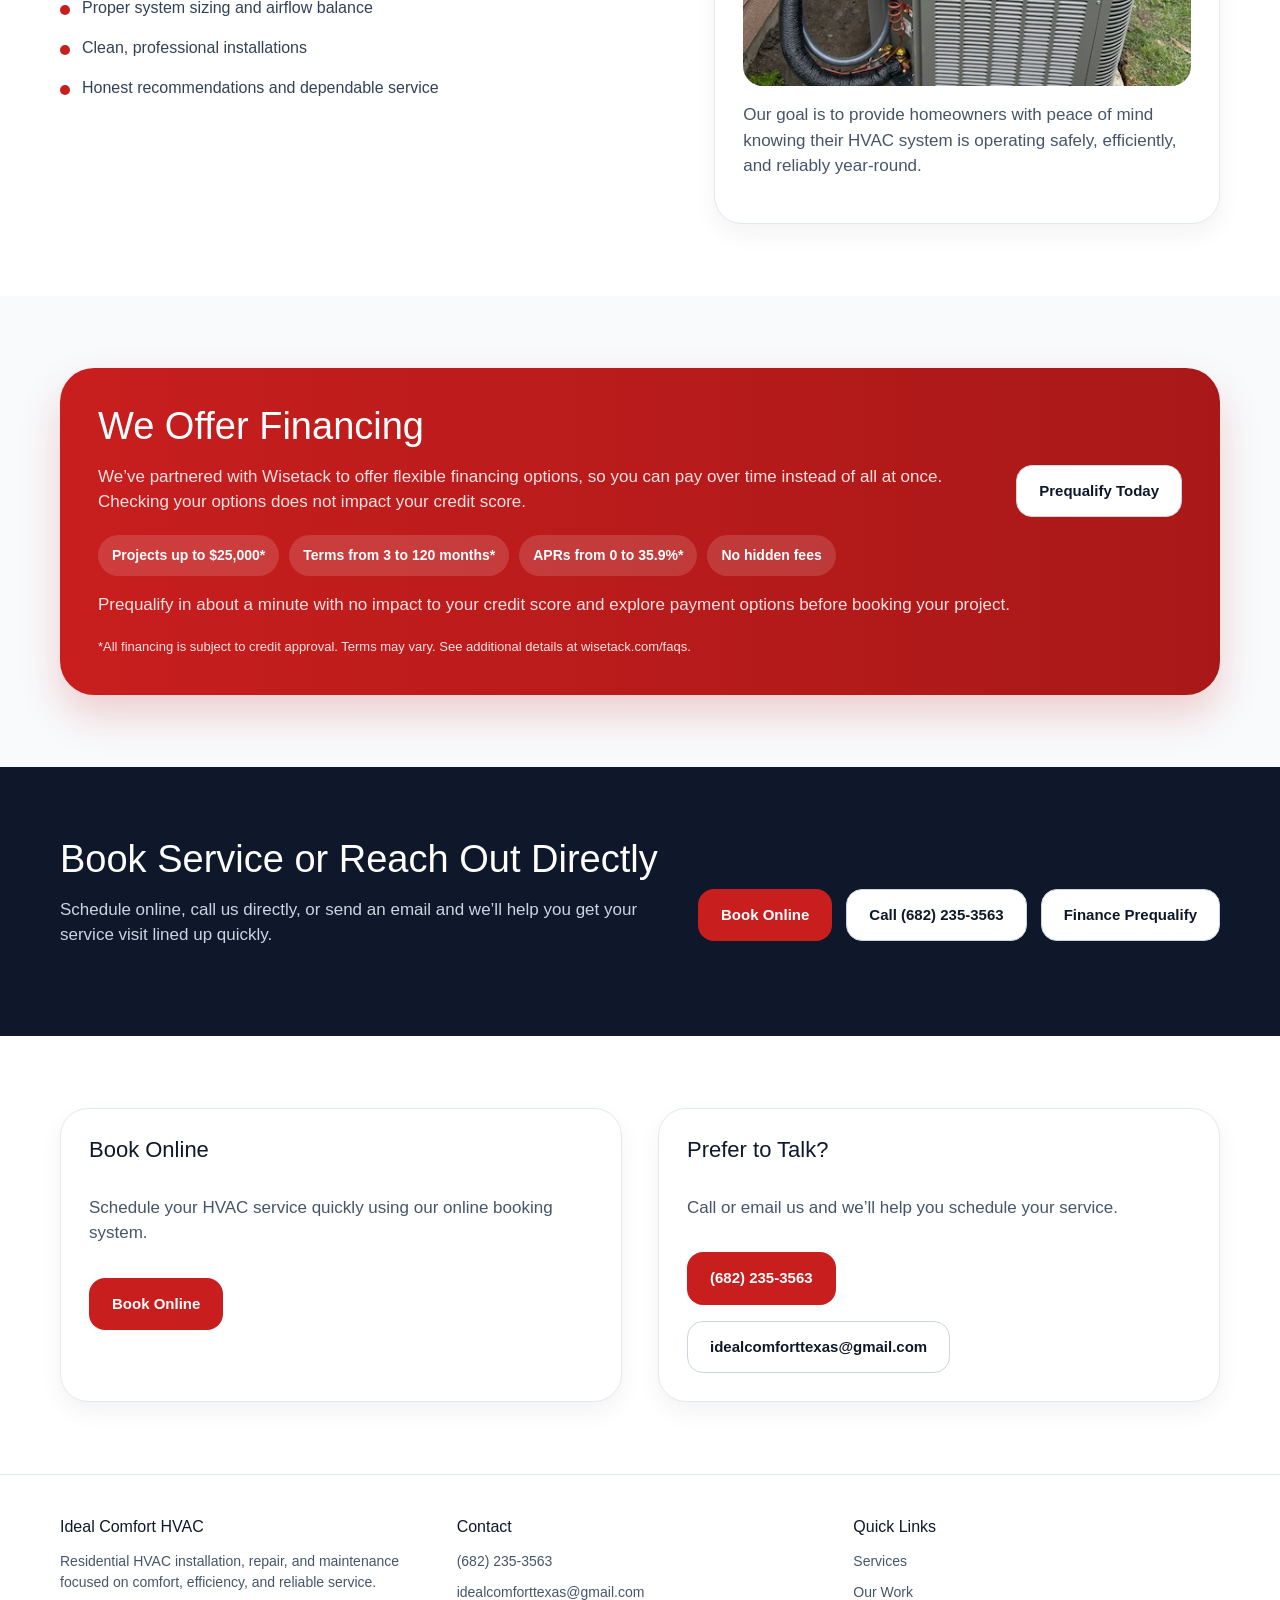
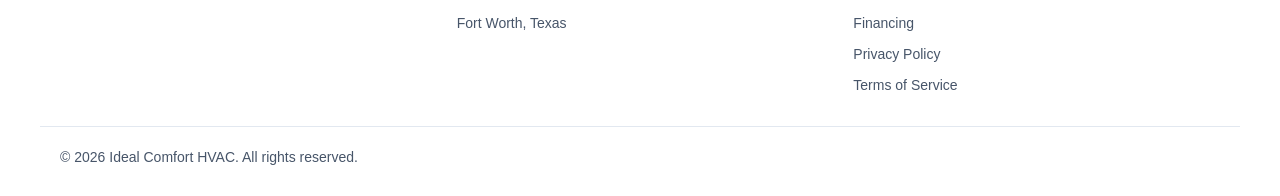
==== commit 7235a54e: "fixing header" ====
--- a/index.html
+++ b/index.html
@@ -48,11 +48,9 @@
               <div class="badge">Reliable residential heating and cooling service</div>
             </div>
 
-            <h1>Reliable Residential HVAC Services You Can Trust</h1>
+            <h1>AC Not Cooling? Need a Repair or Quote?</h1>
             <p>
-              Professional HVAC installation, repair, and maintenance designed
-              for comfort, efficiency, and peace of mind, backed by dependable
-              service and honest workmanship.
+                Fast, honest, HVAC service in Fort Worth - call, text, or book online in seconds.
             </p>
 
             <div class="hero-actions">
@@ -269,9 +267,20 @@
                 </div>
               </div>
               <div class="financing-actions">
-                <a class="btn-theme btn-theme-secondary" href="#">Prequalify Today</a>
+                <a
+                  class="btn-theme btn-theme-secondary"
+                  href="https://wisetack.us/#/viv7mc9/prequalify"
+                  target="_blank"
+                  rel="noreferrer"
+                >
+                  Prequalify Today
+                </a>
               </div>
             </div>
+            <p class="muted financing-copy financing-subcopy">
+              Prequalify in about a minute with no impact to your credit score
+              and explore payment options before booking your project.
+            </p>
             <p class="finance-footnote">
               *All financing is subject to credit approval. Terms may vary. See
               additional details at
@@ -291,15 +300,23 @@
             </p>
           </div>
           <div class="hero-actions">
-            <button
-              data-token="5d7e7587ed624eb1988aa01a2368d86c"
-              data-orgname="Ideal-Comfort-LLC"
+            <a
               class="btn-theme btn-theme-primary"
-              onclick="if(window.HCPWidget){HCPWidget.openModal();}"
+              href="https://book.housecallpro.com/book/Ideal-Comfort/5d7e7587ed624eb1988aa01a2368d86c?v2=true"
+              target="_blank"
+              rel="noreferrer"
             >
               Book Online
-            </button>
+            </a>
             <a class="btn-theme btn-theme-secondary" href="tel:+16822353563">Call (682) 235-3563</a>
+            <a
+              class="btn-theme btn-theme-secondary"
+              href="https://wisetack.us/#/viv7mc9/prequalify"
+              target="_blank"
+              rel="noreferrer"
+            >
+              Finance Prequalify
+            </a>
           </div>
         </div>
       </section>
@@ -312,14 +329,14 @@
               Schedule your HVAC service quickly using our online booking
               system.
             </p>
-            <button
-              data-token="5d7e7587ed624eb1988aa01a2368d86c"
-              data-orgname="Ideal-Comfort-LLC"
+            <a
               class="btn-theme btn-theme-primary"
-              onclick="if(window.HCPWidget){HCPWidget.openModal();}"
+              href="https://book.housecallpro.com/book/Ideal-Comfort/5d7e7587ed624eb1988aa01a2368d86c?v2=true"
+              target="_blank"
+              rel="noreferrer"
             >
               Book Online
-            </button>
+            </a>
           </div>
 
           <div class="card-theme contact-card">
@@ -371,17 +388,16 @@
 
     <div class="mobile-bar">
       <a class="mobile-call" href="tel:+16822353563">Call Now</a>
-      <button
+      <a
         class="mobile-book"
-        data-token="5d7e7587ed624eb1988aa01a2368d86c"
-        data-orgname="Ideal-Comfort-LLC"
-        onclick="if(window.HCPWidget){HCPWidget.openModal();}"
+        href="https://book.housecallpro.com/book/Ideal-Comfort/5d7e7587ed624eb1988aa01a2368d86c?v2=true"
+        target="_blank"
+        rel="noreferrer"
       >
         Book Online
-      </button>
+      </a>
     </div>
 
-    <script src="https://online-booking.housecallpro.com/script.js?token=5d7e7587ed624eb1988aa01a2368d86c&orgName=Ideal-Comfort-LLC"></script>
     <script src="https://cdn.jsdelivr.net/npm/bootstrap@5.3.3/dist/js/bootstrap.bundle.min.js"></script>
     <script
       src="https://widgets.leadconnectorhq.com/loader.js"
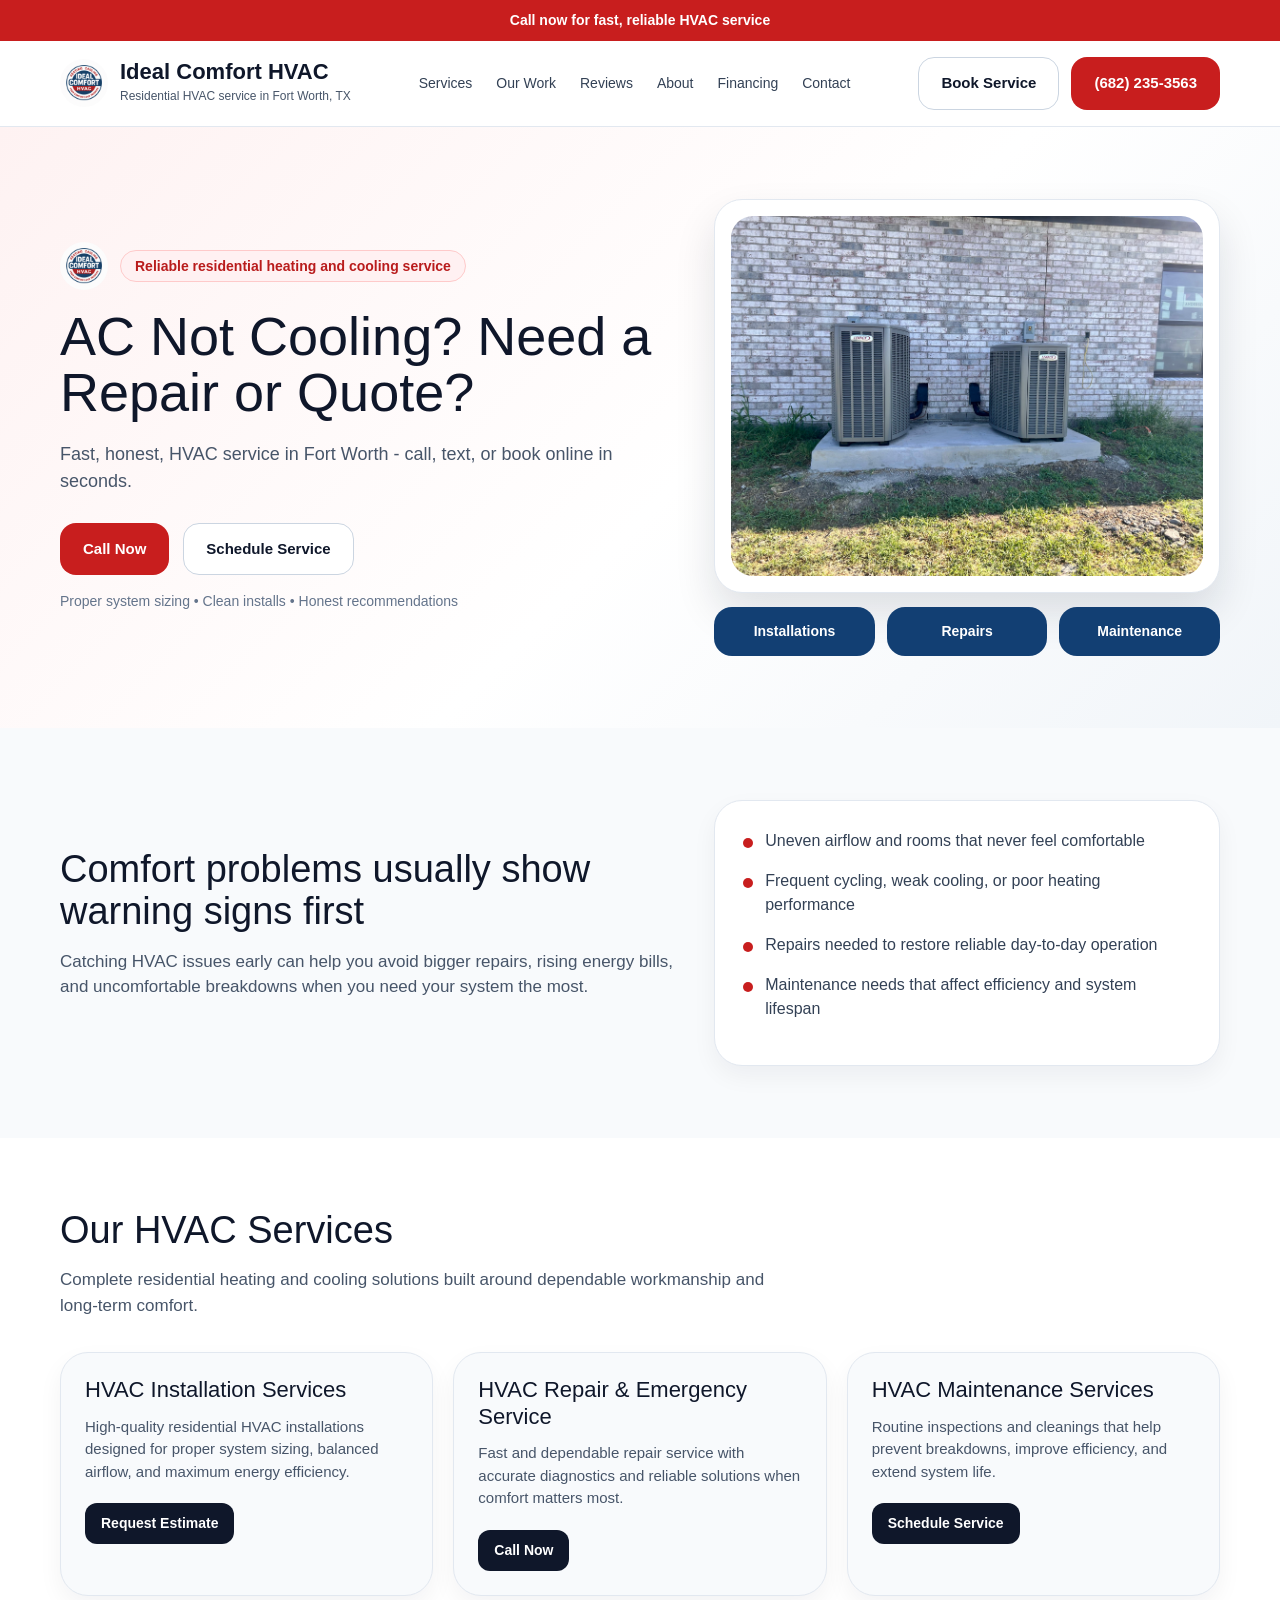
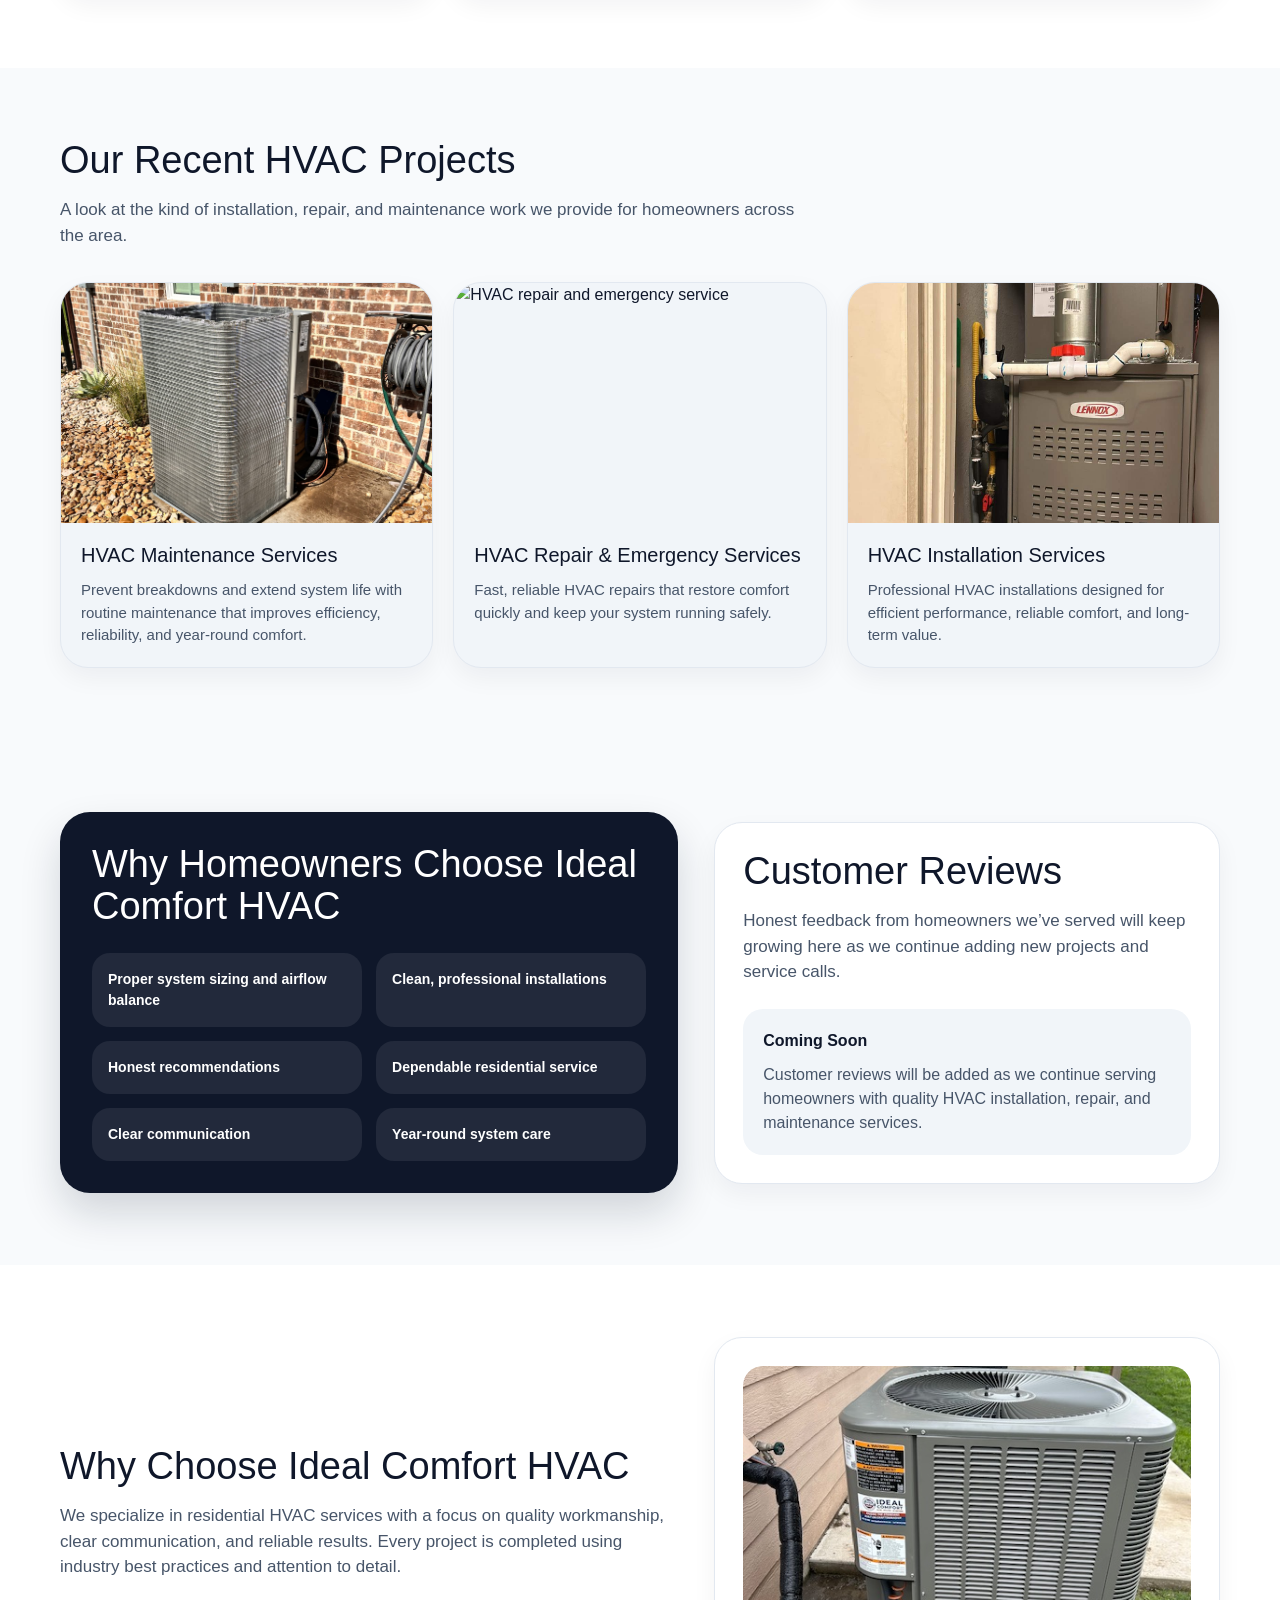
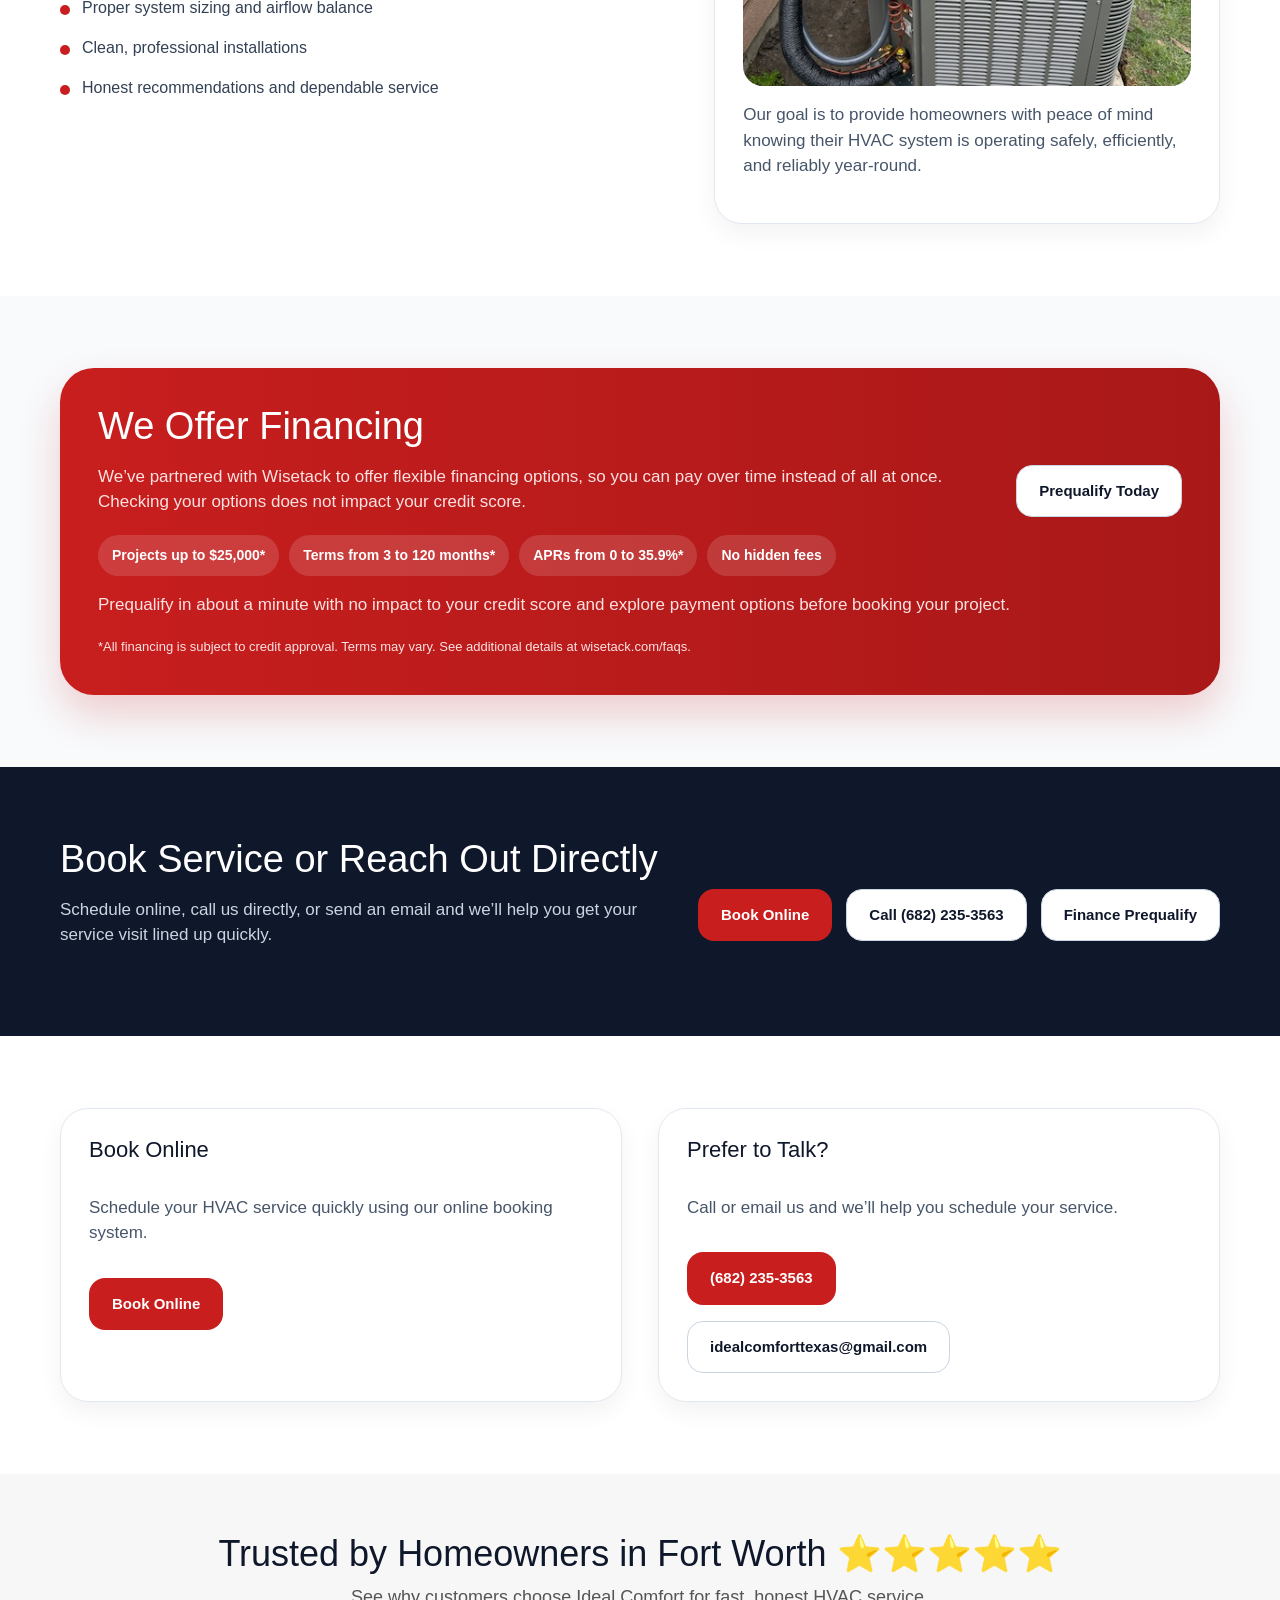
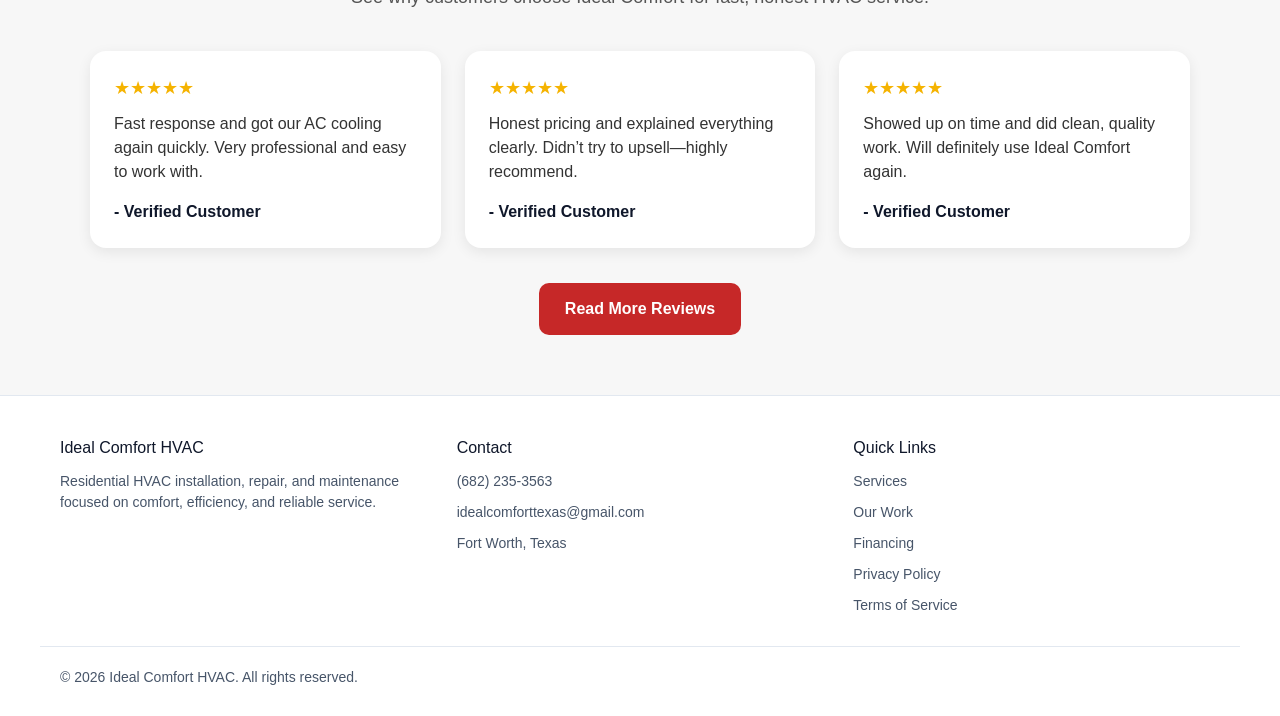
==== commit 66b76e61: "adding widget" ====
--- a/index.html
+++ b/index.html
@@ -353,6 +353,59 @@
       </section>
     </main>
 
+    <!-- Widget-->
+     <section style="padding:60px 20px;background:#f7f7f7;">
+  <div style="max-width:1100px;margin:auto;text-align:center;">
+    
+    <h2 style="font-size:36px;margin-bottom:10px;">
+      Trusted by Homeowners in Fort Worth ⭐⭐⭐⭐⭐
+    </h2>
+
+    <p style="font-size:18px;color:#555;margin-bottom:40px;">
+      See why customers choose Ideal Comfort for fast, honest HVAC service.
+    </p>
+
+    <div style="display:grid;grid-template-columns:repeat(auto-fit,minmax(300px,1fr));gap:24px;">
+
+      <!-- Review 1 -->
+      <div style="background:#fff;padding:24px;border-radius:16px;box-shadow:0 4px 14px rgba(0,0,0,0.08);text-align:left;">
+        <div style="color:#f5b301;font-size:18px;margin-bottom:10px;">★★★★★</div>
+        <p style="color:#333;">
+          Fast response and got our AC cooling again quickly. Very professional and easy to work with.
+        </p>
+        <strong>- Verified Customer</strong>
+      </div>
+
+      <!-- Review 2 -->
+      <div style="background:#fff;padding:24px;border-radius:16px;box-shadow:0 4px 14px rgba(0,0,0,0.08);text-align:left;">
+        <div style="color:#f5b301;font-size:18px;margin-bottom:10px;">★★★★★</div>
+        <p style="color:#333;">
+          Honest pricing and explained everything clearly. Didn’t try to upsell—highly recommend.
+        </p>
+        <strong>- Verified Customer</strong>
+      </div>
+
+      <!-- Review 3 -->
+      <div style="background:#fff;padding:24px;border-radius:16px;box-shadow:0 4px 14px rgba(0,0,0,0.08);text-align:left;">
+        <div style="color:#f5b301;font-size:18px;margin-bottom:10px;">★★★★★</div>
+        <p style="color:#333;">
+          Showed up on time and did clean, quality work. Will definitely use Ideal Comfort again.
+        </p>
+        <strong>- Verified Customer</strong>
+      </div>
+
+    </div>
+
+    <div style="margin-top:35px;">
+      <a href="https://share.google/UZBnABPYpMZOMcEOW" target="_blank"
+         style="display:inline-block;background:#c62828;color:#fff;padding:14px 26px;border-radius:10px;text-decoration:none;font-weight:bold;">
+         Read More Reviews
+      </a>
+    </div>
+
+  </div>
+</section>
+
     <footer class="site-footer">
       <div class="container shell footer-grid">
         <div>
--- a/style.css
+++ b/style.css
@@ -604,6 +604,15 @@
 }
 
 @media (max-width: 980px) {
+  .site-header {
+    position: static;
+  }
+
+  .header-inner {
+    padding-top: 14px;
+    padding-bottom: 14px;
+  }
+
   .site-nav {
     display: none;
   }
@@ -625,6 +634,16 @@
     grid-template-columns: 1fr;
   }
 
+  .service-area,
+  .dark-panel,
+  .card-theme {
+    padding: 24px;
+  }
+
+  .financing-actions {
+    justify-content: flex-start;
+  }
+
   h1 {
     font-size: 40px;
   }
@@ -639,6 +658,46 @@
 }
 
 @media (max-width: 720px) {
+  body {
+    padding-bottom: 92px;
+  }
+
+  .shell {
+    padding-left: 16px;
+    padding-right: 16px;
+  }
+
+  .section {
+    padding: 56px 0;
+  }
+
+  .brand {
+    gap: 10px;
+  }
+
+  .brand img,
+  .badge-wrap img {
+    width: 42px;
+    height: 42px;
+  }
+
+  .brand-title {
+    font-size: 18px;
+  }
+
+  .brand-sub {
+    font-size: 11px;
+  }
+
+  .badge-wrap {
+    flex-wrap: wrap;
+    align-items: flex-start;
+  }
+
+  .badge {
+    font-size: 13px;
+  }
+
   .service-grid,
   .reason-grid,
   .hero-tags {
@@ -649,6 +708,34 @@
     padding: 48px 0 90px;
   }
 
+  .hero p,
+  .muted {
+    font-size: 16px;
+  }
+
+  .hero-actions,
+  .contact-card,
+  .financing-actions {
+    width: 100%;
+  }
+
+  .hero-actions .btn-theme,
+  .contact-card .btn-theme,
+  .financing-actions .btn-theme {
+    width: 100%;
+  }
+
+  .service-link {
+    width: 100%;
+    justify-content: center;
+  }
+
+  .city-tags span,
+  .hero-tag,
+  .reason-item {
+    font-size: 13px;
+  }
+
   .hero-card img,
   .image-card img {
     height: 260px;
@@ -656,9 +743,68 @@
 
   .mobile-bar {
     display: flex;
+    bottom: max(16px, env(safe-area-inset-bottom));
   }
 
   .topbar {
     font-size: 13px;
   }
 }
+
+@media (max-width: 520px) {
+  h1 {
+    font-size: 32px;
+  }
+
+  h2 {
+    font-size: 26px;
+  }
+
+  h3 {
+    font-size: 20px;
+  }
+
+  .header-inner {
+    gap: 12px;
+  }
+
+  .brand-sub {
+    display: none;
+  }
+
+  .hero {
+    padding-top: 40px;
+  }
+
+  .hero-card,
+  .card-theme,
+  .service-box,
+  .dark-panel,
+  .service-area {
+    padding: 20px;
+    border-radius: 22px;
+  }
+
+  .hero-card img,
+  .image-card img,
+  .project-box img {
+    height: 220px;
+  }
+
+  .project-copy {
+    padding: 18px;
+  }
+
+  .mobile-bar {
+    left: 12px;
+    right: 12px;
+    gap: 10px;
+  }
+
+  .mobile-bar a,
+  .mobile-bar button {
+    padding: 13px 12px;
+    border-radius: 16px;
+    font-size: 14px;
+  }
+}
